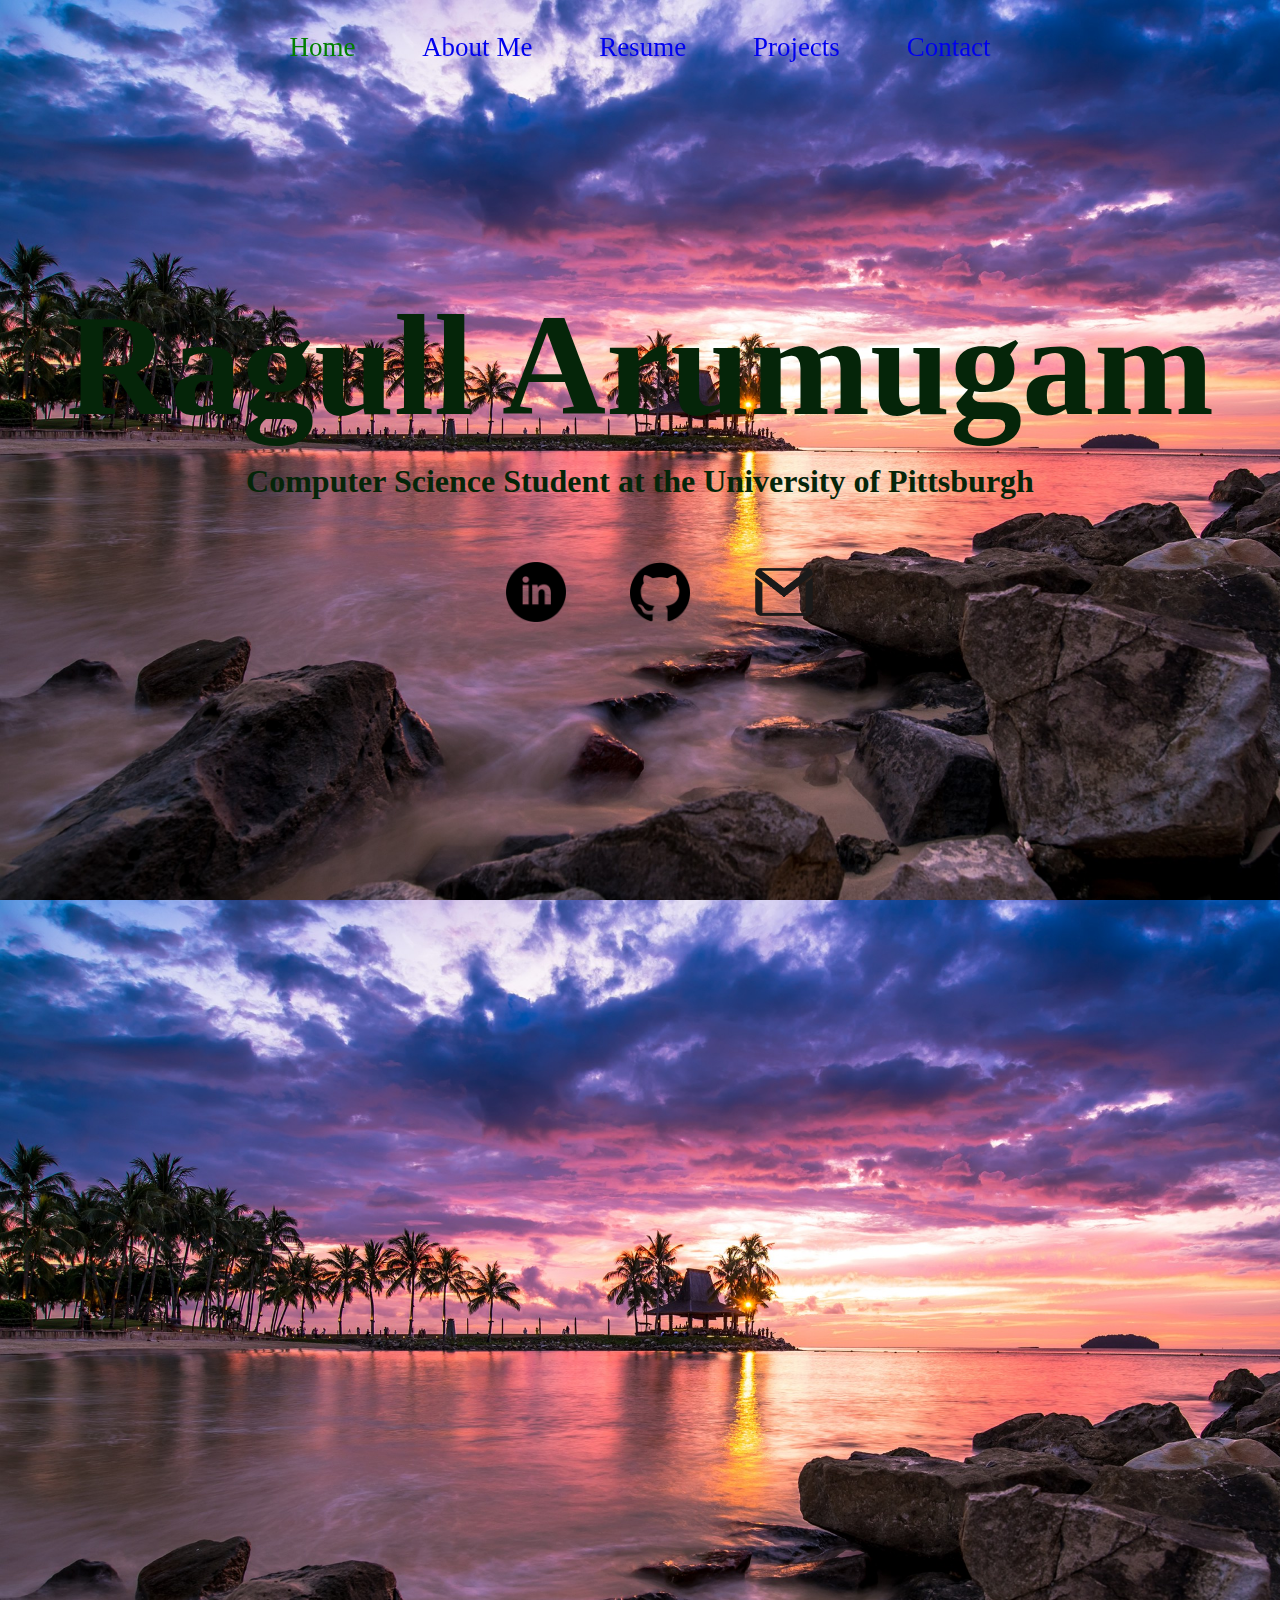
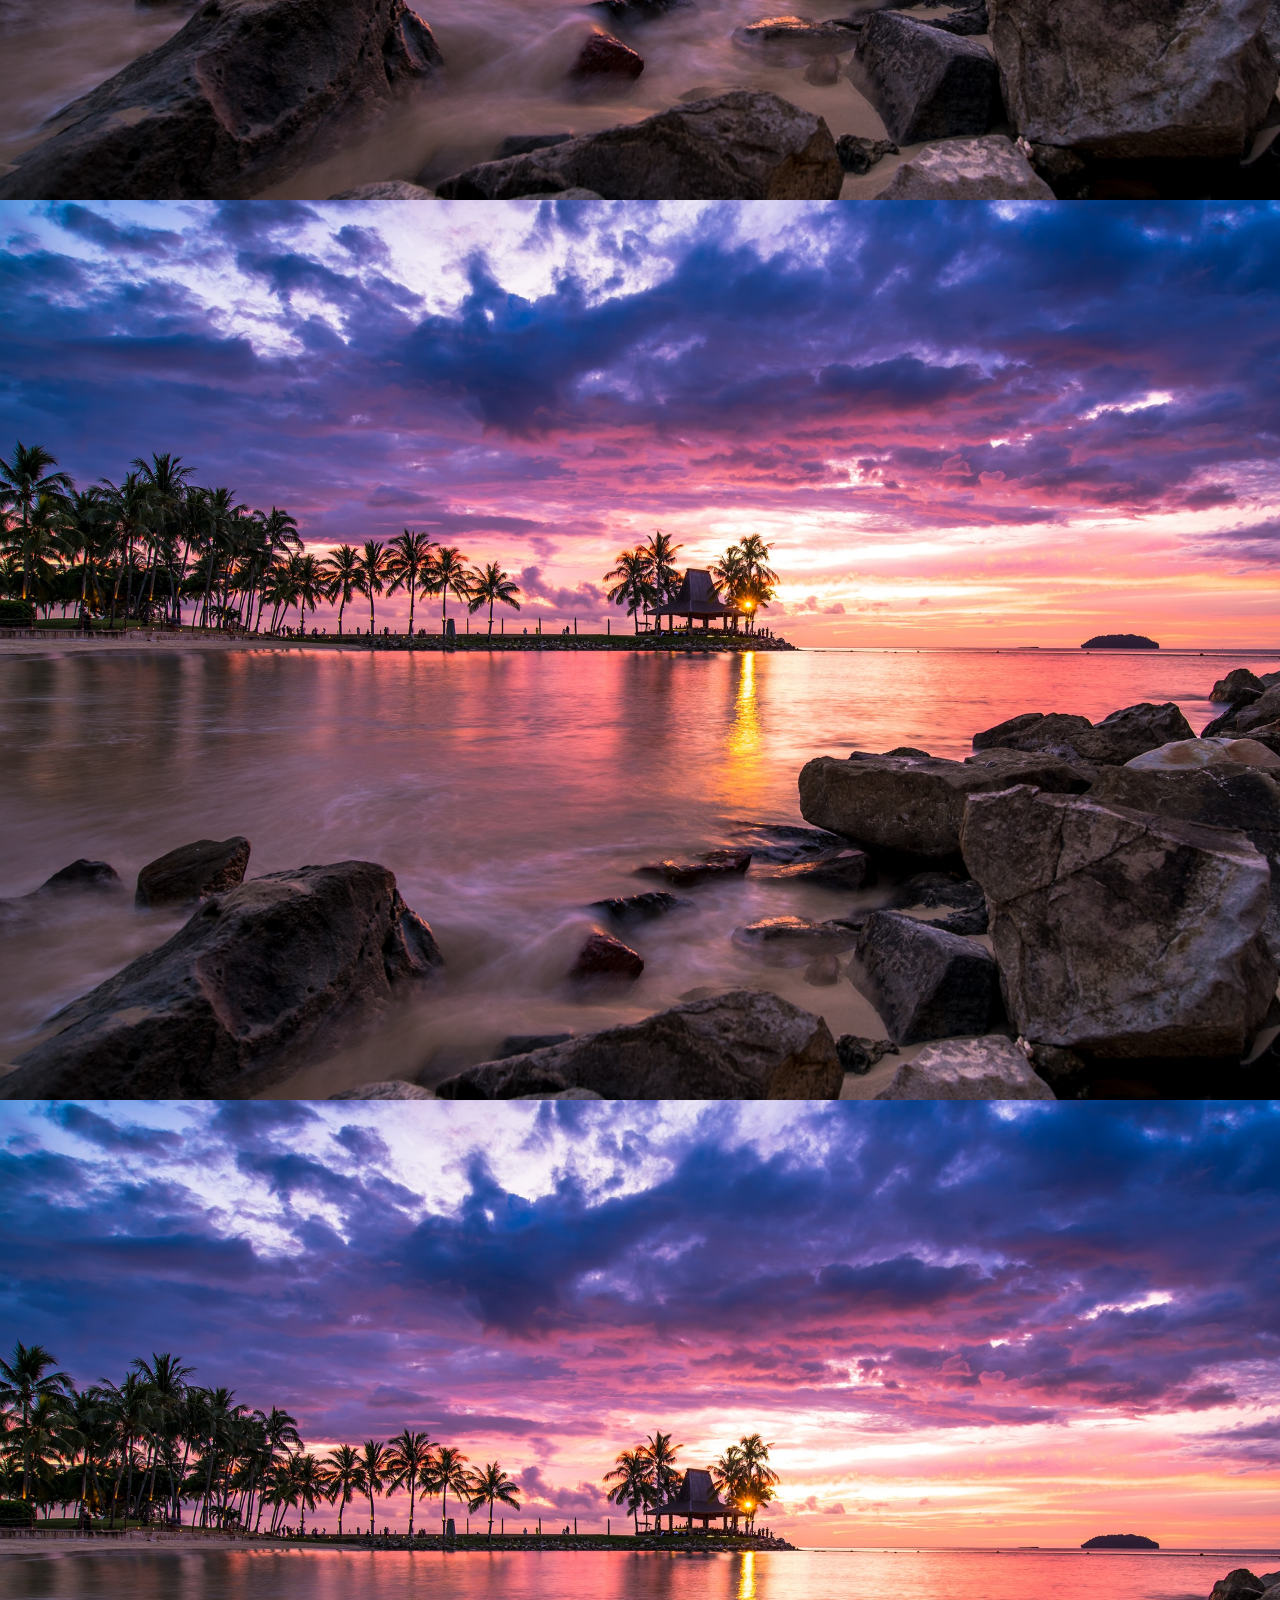
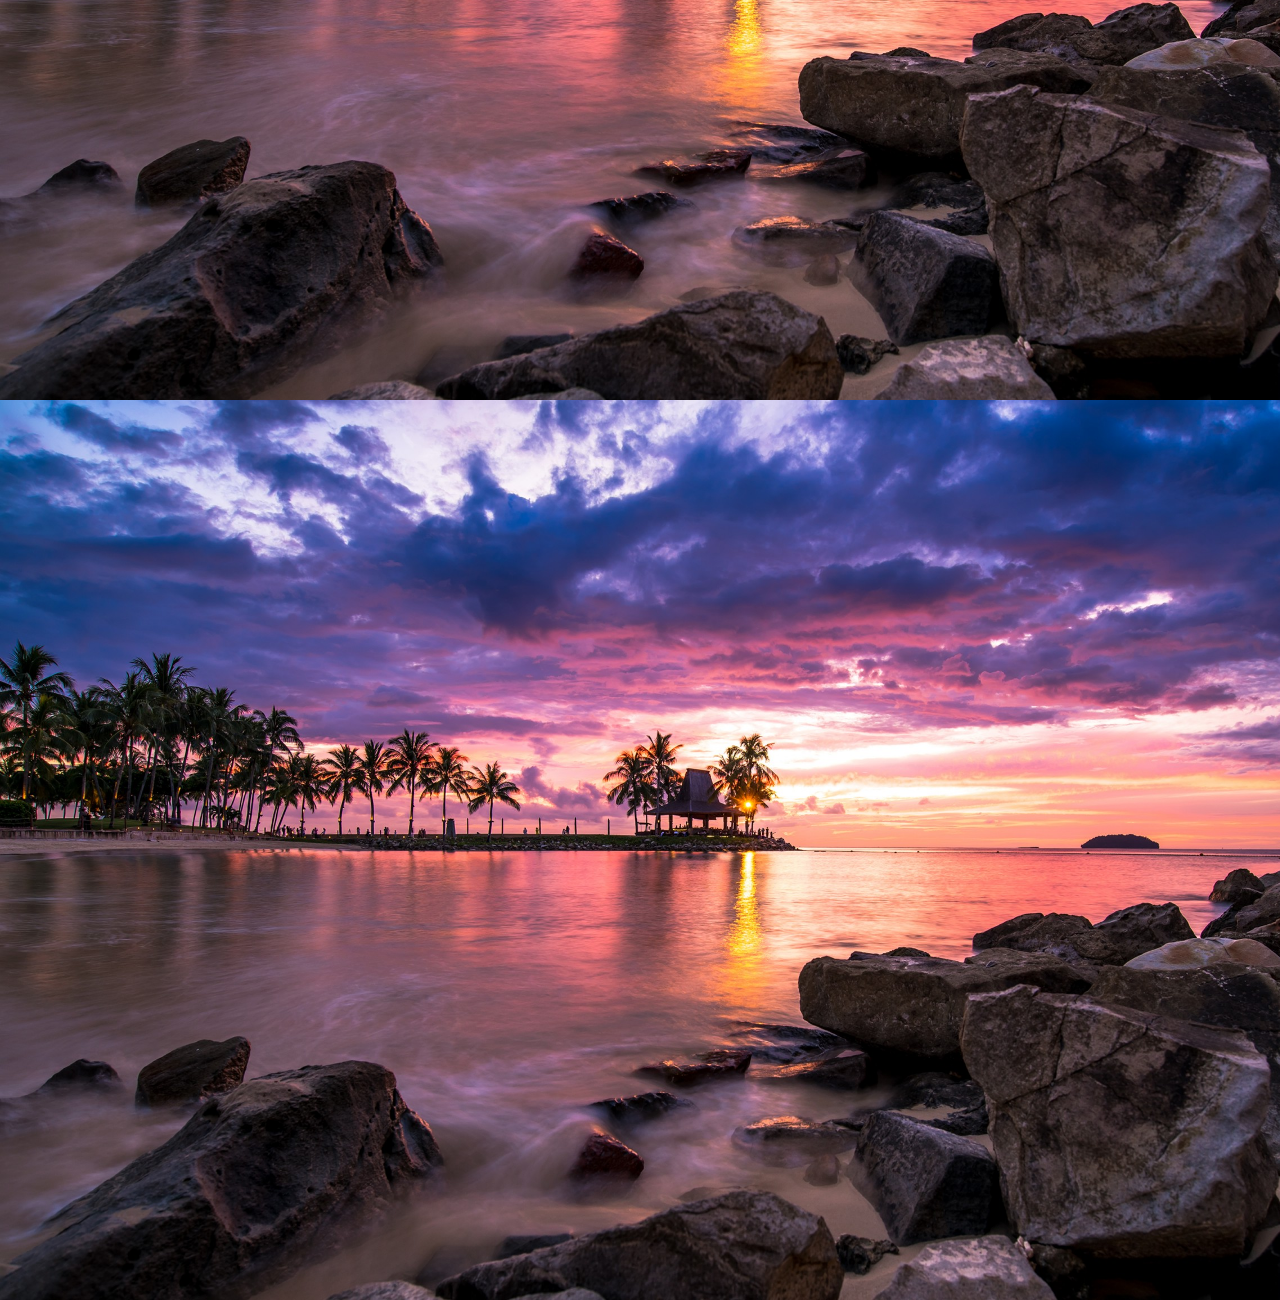
==== index.html @ 81763cd3 "Navbar" ====
<!doctype html>
<html>
<head>
    <meta charset="utf-8">
	<meta name="viewport" content="width=device-width, initial-scale=1, maximum-scale=1">
	<link rel="stylesheet" href="styles.css">
	<title>Shades</title>

</head>

<body>


	<p id="pages" style="position: fixed;"></p>
	<div class="page" id="home">

		<header>
			
			<nav>
				<u1></u1>
				<ul>
					<li><a href="#home" id="hometab"  class="active">Home</a></li>
					<li><a href="#about" id="abouttab">About Me</a></li>
					<li><a href="#resume" id="resumetab">Resume</a></li>
					<li><a href="#projects" id="projectstab">Projects</a></li>
					<li><a href="#contact" id="contacttab">Contact</a></li>
					<div id="hi"></div>
				</ul>
				<ul></ul>
			</nav>
			
		</header>

		<div class="title-card-buffer">
		</div>
		
		
		<div class="title-card-container">

			<div class="text">
				<h1>
					Ragull Arumugam
				</h1>
				<h2>
					Computer Science Student at the University of Pittsburgh
				</h2>
			</div>
			<nav>
				<ul></ul>
				<ul>
					<li><a href="https://www.linkedin.com/in/ragull-aru/" target="_blank"><img src="Images/linkedin.png"></a></li>
					<li><a href="https://github.com/Ragullaru" target="_blank"><img src="Images/github.png"></a></li>
					<li><a href="mailto:ragull1213@gmail.com"><img src="Images/gmail.png"></a></li>
				</ul>
				<ul></ul>
			</nav>

		</div>
	</div>
	<div class="page" id="about"></div>
	<div class="page" id="resume"></div>
	<div class="page" id="projects"></div>
	<div class="page" id="contact"></div>

</body>

<script>

	window.onscroll = function() {changeTab()};
	tabList = ["hometab","abouttab","resumetab","projectstab","contacttab"];
	console.log(tabList[getTabNum()]);
	currTab = document.getElementById(tabList[getTabNum()]);

	function changeTab() {
		document.getElementById("pages").innerText = Math.trunc(document.documentElement.scrollTop/document.documentElement.clientHeight);
		newTab = document.getElementById(tabList[getTabNum()]);
		if(newTab != currTab){
			currTab.classList.remove("active");
			newTab.classList.add("active");
			currTab = newTab;
		}
		
	}


	function getTabNum() {return Math.trunc(document.documentElement.scrollTop/document.documentElement.clientHeight + 0.5);}







</script>


</html>
---- styles.css ----
@charset "UTF-8";

body{
	margin: 0;
	font-size: 100%;
	min-width: 500px;
}
.page{
	height: calc(100vh);
	background-image: url('Images/Beach.jpg');
    background-repeat: no-repeat;
    background-size: cover;
	margin: 0;
}
header{
	position: fixed;
	z-index: 1;
	width: 100%;
	height: 10vh;
	font-family: "Times New Roman", Times, serif;
	text-align: center;
	color: rgb(5, 37, 9);
	font-size: 3vh;
	line-height: 0;
}
nav{
	
	display: flex;
	align-content: center;
	justify-content: space-between;
	/* padding: 10px 10px; */
	
}
nav img{
	height: 60px;
	width: 60px;
}
nav ul li{
	display: inline-block;
	list-style: none;
	margin: 20px 30px;
}
nav ul li a{
	


}
.active {

	color: green;

}
a:link {
	/* color: white; */
	text-decoration: none;
}

a:visited {
	/* color: white; */
	text-decoration: none;
}

a:hover {
	/* color: green; */
	text-decoration: none;
}

a:active {
	text-decoration: none;
}

.text{
	font-family: "Times New Roman", Times, serif;
	text-align: center;
	color: rgb(5, 37, 9);
}
h1{
	font-size: 9rem;
	line-height: 0;
}
h2{
	font-size: 2rem;
}
.title-card-buffer{
	height: calc(30vh);
}
.title-card-container{
	position: absolute;
	min-height: 400px;
	width: 100%;
}
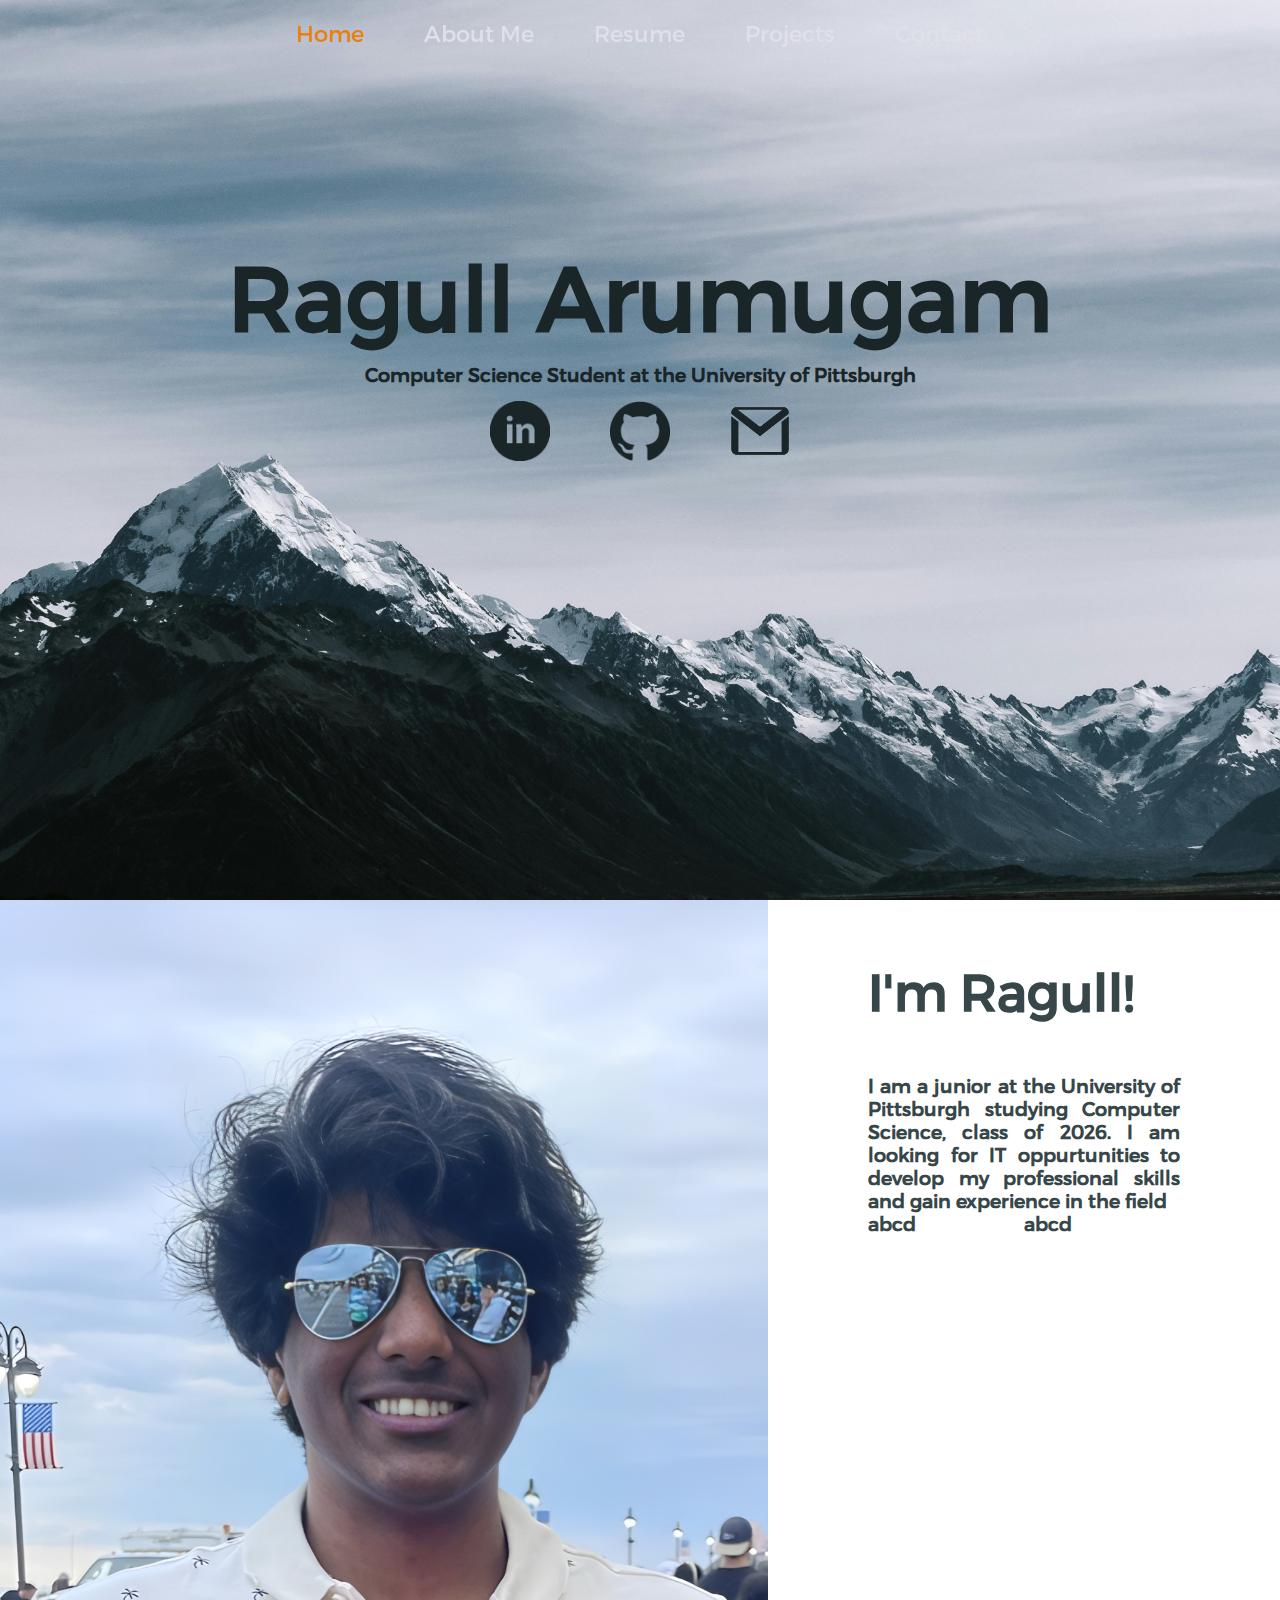
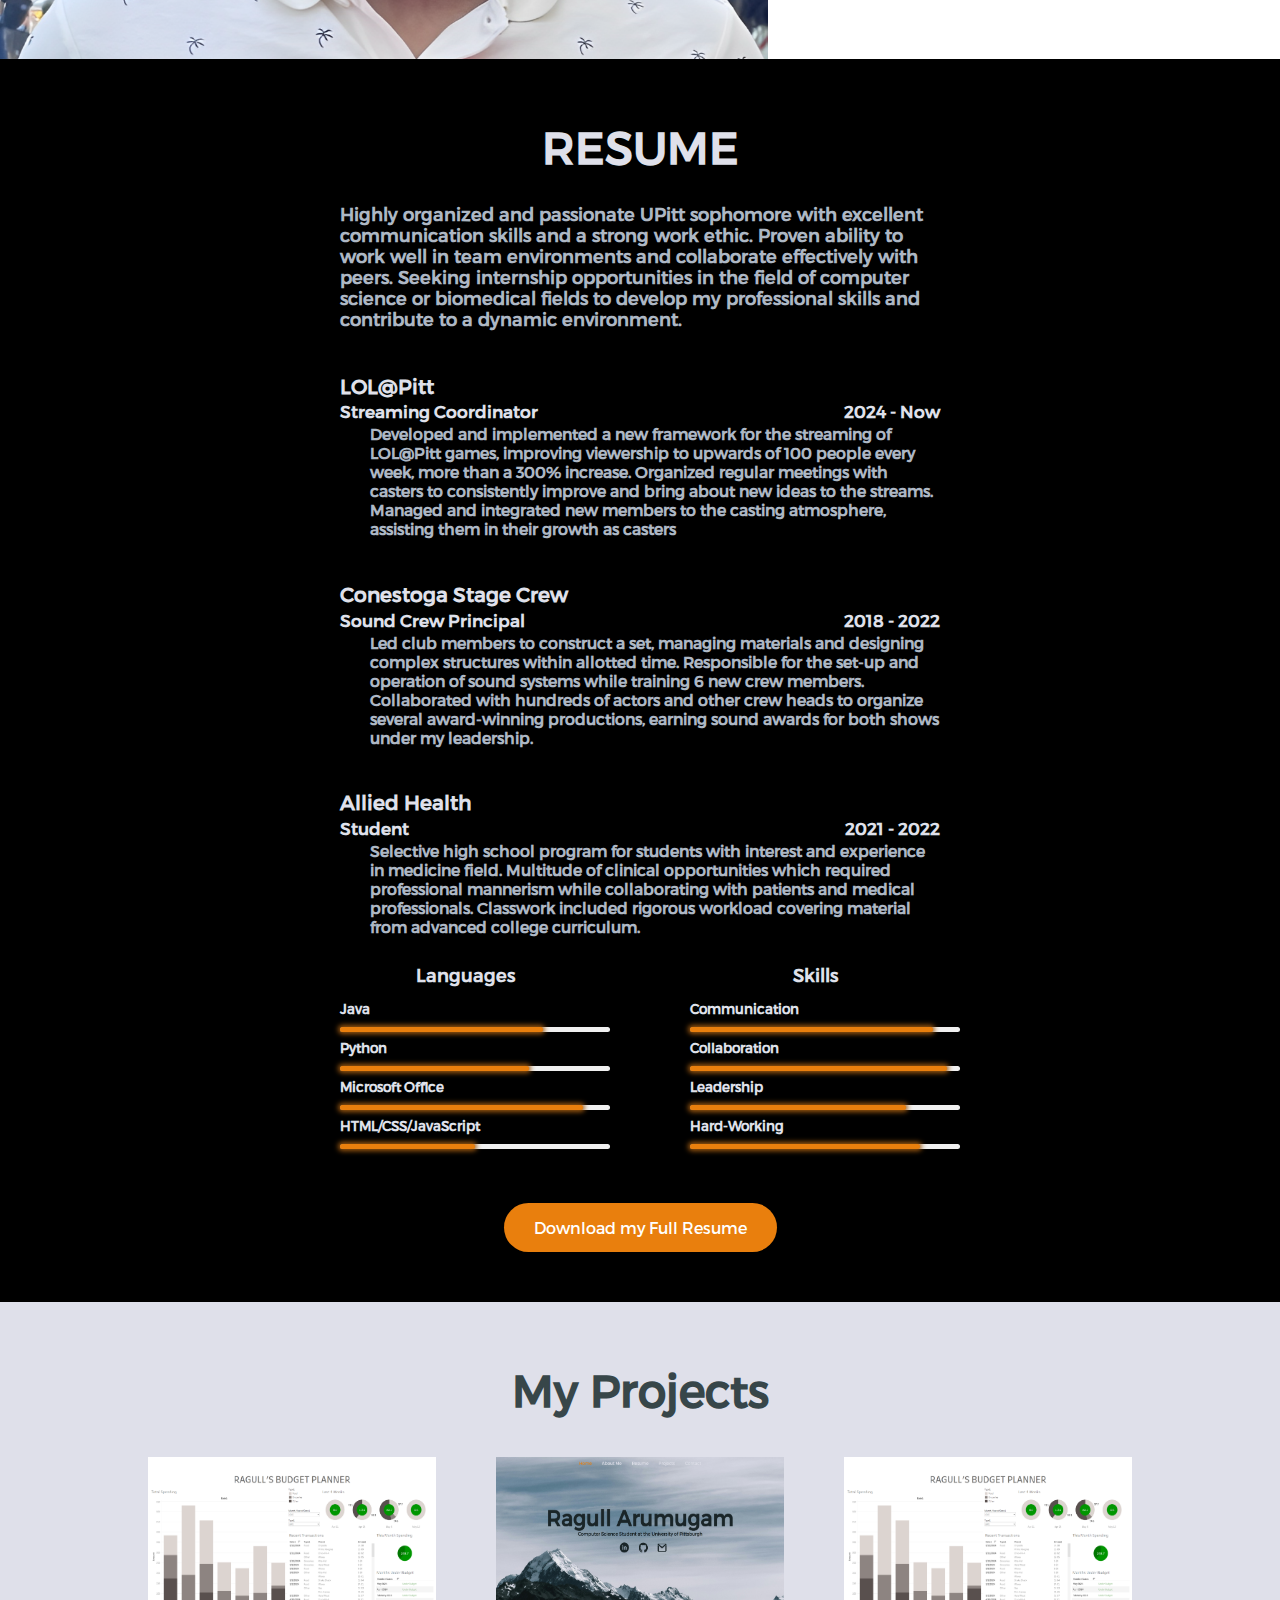
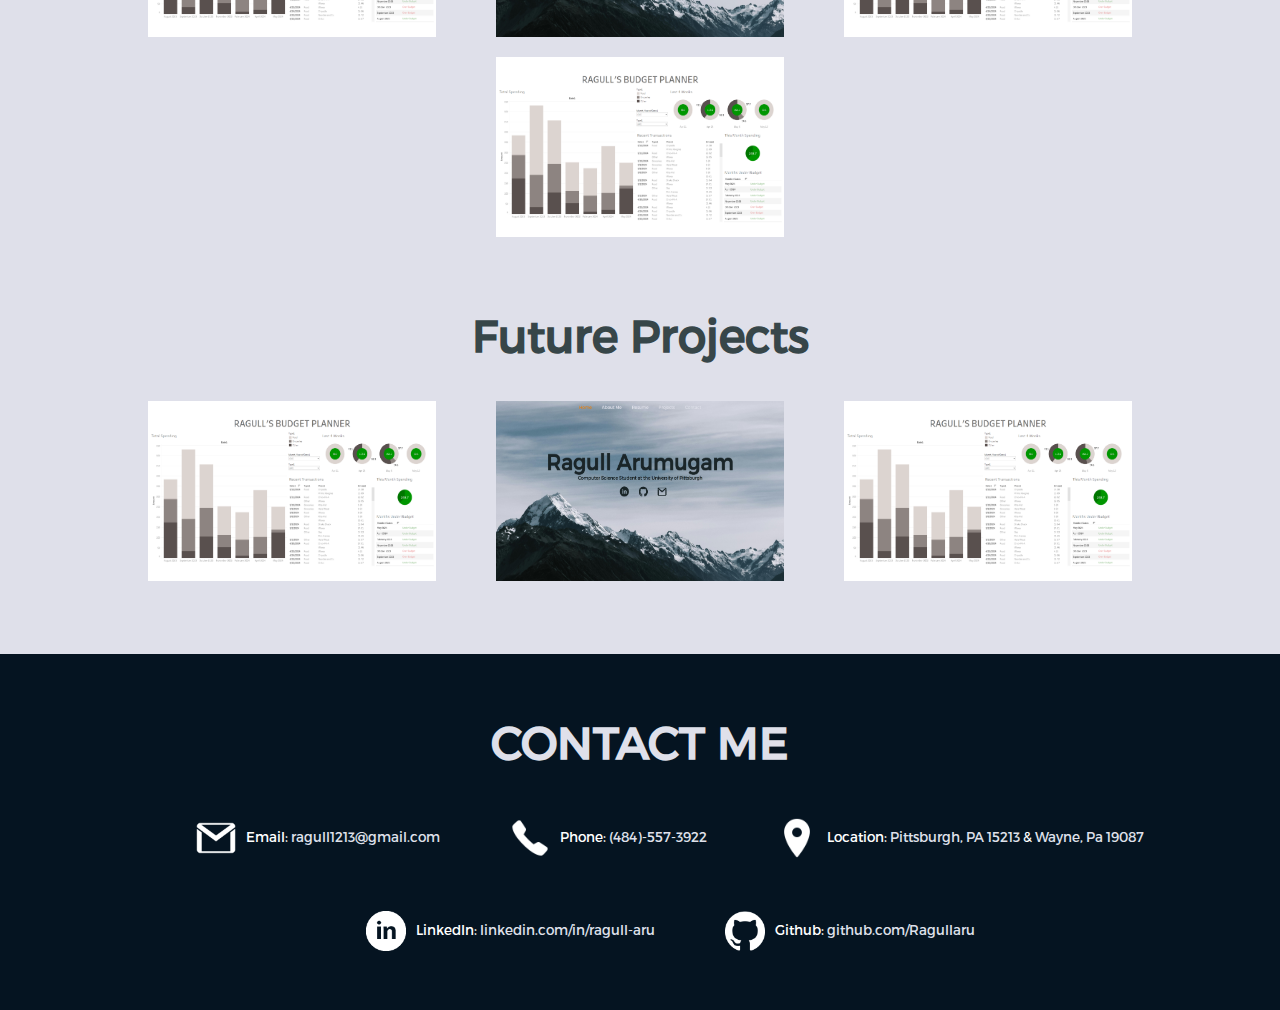
==== commit 0153367d: "update" ====
--- a/index.html
+++ b/index.html
@@ -4,94 +4,364 @@
     <meta charset="utf-8">
 	<meta name="viewport" content="width=device-width, initial-scale=1, maximum-scale=1">
 	<link rel="stylesheet" href="styles.css">
-	<title>Shades</title>
+	<title>RagullAru</title>
 
 </head>
 
 <body>
 
-
-	<p id="pages" style="position: fixed;"></p>
-	<div class="page" id="home">
-
-		<header>
-			
-			<nav>
-				<u1></u1>
-				<ul>
-					<li><a href="#home" id="hometab"  class="active">Home</a></li>
-					<li><a href="#about" id="abouttab">About Me</a></li>
-					<li><a href="#resume" id="resumetab">Resume</a></li>
-					<li><a href="#projects" id="projectstab">Projects</a></li>
-					<li><a href="#contact" id="contacttab">Contact</a></li>
-					<div id="hi"></div>
-				</ul>
-				<ul></ul>
-			</nav>
-			
-		</header>
-
-		<div class="title-card-buffer">
-		</div>
+	<header id="headerPane" class="backgroundhidden">
+			
+		<nav>
+			<ul>
+				<li><a href="#home" id="hometab" class="active">Home</a></li>
+				<li><a href="#about" id="abouttab">About Me</a></li>
+				<li><a href="#resumeBlock" id="resumetab">Resume</a></li>
+				<li><a href="#projects" id="projectstab">Projects</a></li>
+				<li><a href="#contact" id="contacttab">Contact</a></li>
+			</ul>
+		</nav>
 		
+	</header>
+
+	<div id="home" class="page">
+
+		<div class="page-buffer" style="height: calc(25vh)"></div>
 		
 		<div class="title-card-container">
 
-			<div class="text">
-				<h1>
+				<h1 id="title">
 					Ragull Arumugam
 				</h1>
-				<h2>
+				<h2 id="titleInfo">
 					Computer Science Student at the University of Pittsburgh
 				</h2>
-			</div>
-			<nav>
-				<ul></ul>
+			<nav id="navbar">
 				<ul>
-					<li><a href="https://www.linkedin.com/in/ragull-aru/" target="_blank"><img src="Images/linkedin.png"></a></li>
-					<li><a href="https://github.com/Ragullaru" target="_blank"><img src="Images/github.png"></a></li>
-					<li><a href="mailto:ragull1213@gmail.com"><img src="Images/gmail.png"></a></li>
+					<li><a href="https://www.linkedin.com/in/ragull-aru/" target="_blank"><img src='Images/linkedin.png' 
+						onmouseover="this.src='Images/linkedin_hovered.png';" onmouseout="this.src='Images/linkedin.png';"></a></li>
+					<li><a href="https://github.com/Ragullaru" target="_blank"><img src='Images/github.png'
+						onmouseover="this.src='Images/github_hovered.png';" onmouseout="this.src='Images/github.png';"></a></li>
+					<li><a href="mailto:ragull1213@gmail.com" target="_blank"><img src='Images/gmail.png'
+						onmouseover="this.src='Images/gmail_hovered.png';" onmouseout="this.src='Images/gmail.png';"></a></li>
 				</ul>
-				<ul></ul>
 			</nav>
 
 		</div>
 	</div>
-	<div class="page" id="about"></div>
-	<div class="page" id="resume"></div>
-	<div class="page" id="projects"></div>
-	<div class="page" id="contact"></div>
+
+	<div id="aboutBlock" class="page">
+		<div id="about">
+		
+			<section class="left l_about" img src="Images/RagullPFP.jpg">
+				
+				<img id="pfp" src="Images/RagullPFP3.png">
+
+
+
+
+			</section>
+			
+
+
+			<section class="right r_about">
+
+				<div style="margin: 50px;">
+					<h2 id="aboutTitle">I'm Ragull!</h2>
+					<h3 id="aboutText">
+						
+
+						I am a junior at the University of Pittsburgh studying Computer Science, class of 2026.
+						I am looking for IT oppurtunities to develop my professional skills and gain experience in the field
+
+						<section class="left l_about2">abcd</section>
+						<section class="left r_about2">abcd</section>
+
+					</h3>
+				</div>
+
+			</section>
+
+		</div>
+	</div>
+
+	<div id="resumeBlock" class="page">
+	<div id="resume">
+
+		<h1 class="pageTitle" style="font-size: 5vh; text-align: center;">RESUME</h1>
+		<h2 class="resumeText" style="font-size: 2vh;">Highly organized and passionate UPitt sophomore with excellent communication skills and a strong work ethic. Proven ability to work well in team environments and collaborate effectively with peers. Seeking internship opportunities in the field of computer science or biomedical fields to develop my professional skills and contribute to a dynamic environment.
+
+		</h2>
+		<h1 class="pageTitle" style="font-size: 2.25vh;">
+
+			LOL@Pitt</h1>
+		<h1 class="pageTitle" style="font-size: 1.9vh; display: flex; justify-content: space-between; padding-top: 0px; line-height: 0px;">	
+			<div>Streaming Coordinator</div><div> 2024 - Now </div>
+		</h1>
+
+		<h2 class="resumeText" style="font-size: 1.75vh; padding-left: 80px;">
+			Developed and implemented a new framework for the streaming of LOL@Pitt games, improving viewership to upwards of 100 people every week, more than a 300% increase. 
+			Organized regular meetings with casters to consistently improve and bring about new ideas to the streams.
+			Managed and integrated new members to the casting atmosphere, assisting them in their growth as casters
+		</h2>
+
+		<h1 class="pageTitle" style="font-size: 2.25vh;">
+
+			Conestoga Stage Crew</h1>
+		<h1 class="pageTitle" style="font-size: 1.9vh; display: flex; justify-content: space-between; padding-top: 0px; line-height: 0px;">	
+			<div>Sound Crew Principal</div><div> 2018 - 2022 </div>
+		</h1>
+
+		<h2 class="resumeText" style="font-size: 1.75vh; padding-left: 80px;">
+			Led club members to construct a set, managing materials and designing complex structures within allotted time.
+			Responsible for the set-up and operation of sound systems while training 6 new crew members.
+			Collaborated with hundreds of actors and other crew heads to organize several award-winning productions, earning sound awards for both shows under my leadership.
+		</h2>
+
+		<h1 class="pageTitle" style="font-size: 2.25vh;">
+
+			Allied Health</h1>
+		<h1 class="pageTitle" style="font-size: 1.9vh; display: flex; justify-content: space-between; padding-top: 0px; line-height: 0px;">	
+			<div>Student</div><div> 2021 - 2022 </div>
+		</h1>
+
+		<h2 class="resumeText" style="font-size: 1.75vh; padding-left: 80px;">
+			Selective high school program for students with interest and experience in medicine field.
+			Multitude of clinical opportunities which required professional mannerism while collaborating with patients and medical professionals.
+			Classwork included rigorous workload covering material from advanced college curriculum.
+		</h2>
+
+		<section class="left l_resume">
+
+			<h2 id="skillsTitle">Languages</h2>
+			<h3 id="skillsText">
+				Java
+				<div class="percent_bar">	<div class="percent_amt" style="width: 75%;"></div>		</div>
+				<br>Python
+				<div class="percent_bar">	<div class="percent_amt" style="width: 70%;"></div>		</div>
+				<br>Microsoft Office
+				<div class="percent_bar">	<div class="percent_amt" style="width: 90%;"></div> 	</div>
+				<br>HTML/CSS/JavaScript
+				<div class="percent_bar">	<div class="percent_amt" style="width: 50%;"></div> 	</div>
+			</h3>
+
+		</section>
+		
+		<section class="right r_resume">
+
+			<h2 id="skillsTitle">Skills</h2>
+			<h3 id="skillsText">
+				Communication
+				<div class="percent_bar">	<div class="percent_amt" style="width: 90%;"></div>		</div>
+				<br>Collaboration
+				<div class="percent_bar">	<div class="percent_amt" style="width: 95%;"></div>		</div>
+				<br>Leadership
+				<div class="percent_bar">	<div class="percent_amt" style="width: 80%;"></div> 	</div>
+				<br>Hard-Working
+				<div class="percent_bar">	<div class="percent_amt" style="width: 85%;"></div> 	</div>
+			</h3>
+
+		</section>
+
+		<div class="buttonBlock">
+			<a id="resumeButton" href="RagullArumugamResume.pdf" target="_blank" download>Download my Full Resume</a>
+		</div>
+
+
+	</div>
+	</div>
+	<div class="page" id="projects">
+
+		<h1 class="pageTitle" style="font-size: 5vh; 	text-align: center; color: #374649;">My Projects</h1>
+
+		<nav class="projectNav">
+			<ul>
+				<li><div class="projectBox">
+					<a href="https://public.tableau.com/views/Costs_17147550358810/Planner?:language=en-US&publish=yes&:sid=&:display_count=n&:origin=viz_share_link"
+					target="_blank">
+					<img src="Images/Tableau.png" class="projectImage">
+					<div class="overlay">Tableau budget-management dashboard that analyzes and displays key insights on budgeted variances</div></a>
+				</div></li>
+
+				<li><div class="projectBox">
+					<a href="https://github.com/Ragullaru/Personal" target="_blank">
+					<img src="Images/Website.png" class="projectImage">
+					<div class="overlay">Backend code for this website which includes its HTML, CSS, and Javascript sections</div></a>
+				</div></li>
+
+				<li><div class="projectBox">
+					<a href="https://public.tableau.com/views/Costs_17147550358810/Planner?:language=en-US&publish=yes&:sid=&:display_count=n&:origin=viz_share_link"
+					target="_blank">
+					<img src="Images/Tableau.png" class="projectImage">
+					<div class="overlay">Used Riot Games API to design and build a custom overlay HUD for use in streams
+						to provide a clearer display that transmits useful information to viewers</div></a>
+				</div></li>
+
+				<li><div class="projectBox">
+					<a href="https://public.tableau.com/views/Costs_17147550358810/Planner?:language=en-US&publish=yes&:sid=&:display_count=n&:origin=viz_share_link"
+					target="_blank">
+					<img src="Images/Tableau.png" class="projectImage">
+					<div class="overlay">Developed a custom strema overlay for use in broadcasts by creating my own designs</div></a>
+				</div></li>
+
+			</ul>
+		</nav>
+
+		<h1 class="pageTitle" style="font-size: 5vh; 	text-align: center; color: #374649;">Future Projects</h1>
+
+		<nav class="projectNav">
+			<ul>
+				<li><div class="projectBox">
+					<a href="https://public.tableau.com/views/Costs_17147550358810/Planner?:language=en-US&publish=yes&:sid=&:display_count=n&:origin=viz_share_link"
+					target="_blank">
+					<img src="Images/Tableau.png" class="projectImage">
+					<div class="overlay">Tableau budget-management dashboard that analyzes and displays key insights on budgeted variances</div></a>
+				</div></li>
+
+				<li><div class="projectBox">
+					<a href="https://github.com/Ragullaru/Personal" target="_blank">
+					<img src="Images/Website.png" class="projectImage">
+					<div class="overlay">Backend code for this website which includes its HTML, CSS, and Javascript sections</div></a>
+				</div></li>
+
+				<li><div class="projectBox">
+					<a href="https://public.tableau.com/views/Costs_17147550358810/Planner?:language=en-US&publish=yes&:sid=&:display_count=n&:origin=viz_share_link"
+					target="_blank">
+					<img src="Images/Tableau.png" class="projectImage">
+					<div class="overlay">Used Riot Games API to design and build a custom overlay HUD for use in streams
+						to provide a clearer display that transmits useful information to viewers</div></a>
+				</div></li>
+
+			</ul>
+		</nav>
+
+		<div class="page-buffer" style="height: 50px"></div>
+	</div>
+
+<div class="page" id="contact">
+
+	<h1 class="pageTitle" style="font-size: 5vh; text-align: center;">CONTACT ME</h1>
+
+
+
+
+
+	<div class="contactText">
+
+		<ul>
+			<li><img class="contactImg" src='Images/gmail_white.png'>Email: 
+				<a href="mailto:ragull1213@gmail.com" target="_blank">ragull1213@gmail.com</a></li>
+			<li><img class="contactImg" src='Images/phone_white.png'>Phone:
+				<a href=tel: +14845573922>(484)-557-3922</a></li>
+			<li><img class="contactImg" src='Images/location_white.png'>Location:
+				<a href="https://www.google.com/maps/place/Pittsburgh,+PA" target="_blank">Pittsburgh, PA 15213 </a> & 
+				<a href="https://www.google.com/maps/place/Wayne,+PA" target="_blank">Wayne, Pa 19087</a></li>
+		</ul>
+		<ul>
+			<li><img class="contactImg" src='Images/linkedin_white.png'>LinkedIn:
+				<a href="https://www.linkedin.com/in/ragull-aru/" target="_blank">linkedin.com/in/ragull-aru</a></li>
+			<li><img class="contactImg" src='Images/github_white.png'>Github:
+				<a href="https://github.com/Ragullaru" target="_blank">github.com/Ragullaru</a></li>
+		</ul>
+	</div>
+
+	<div class="page-buffer" style="height: 25px"></div>
+
+
+
+
+
+
+
+
+
+
+
+
+
+
+
+
+
+
+
+
+
+
+
+
+</div>
+
 
 </body>
 
+
 <script>
 
-	window.onscroll = function() {changeTab()};
-	tabList = ["hometab","abouttab","resumetab","projectstab","contacttab"];
-	console.log(tabList[getTabNum()]);
-	currTab = document.getElementById(tabList[getTabNum()]);
-
-	function changeTab() {
-		document.getElementById("pages").innerText = Math.trunc(document.documentElement.scrollTop/document.documentElement.clientHeight);
-		newTab = document.getElementById(tabList[getTabNum()]);
-		if(newTab != currTab){
-			currTab.classList.remove("active");
-			newTab.classList.add("active");
-			currTab = newTab;
-		}
-		
-	}
-
-
-	function getTabNum() {return Math.trunc(document.documentElement.scrollTop/document.documentElement.clientHeight + 0.5);}
-
-
-
-
-
-
+	window.addEventListener('scroll', function() {
+
+    	const header = document.getElementById('headerPane');
+        const pages = document.querySelectorAll('.page');
+        const scrollPos = window.scrollY;
+        const halfPageSize = window.innerHeight / 2;
+
+        pages.forEach(page => {
+            const top = page.offsetTop;
+            const height = page.offsetHeight;
+
+            if (scrollPos + halfPageSize >= top && scrollPos + halfPageSize < top + height) {
+                const id = page.getAttribute('id');
+                const correspondingLink = document.querySelector(`#headerPane nav ul li a[href="#${id}"]`);
+
+                if (correspondingLink) {
+                    document.querySelectorAll('#headerPane nav ul li a').forEach(link => {
+                        link.classList.remove('active');
+                    });
+                    correspondingLink.classList.add('active');
+                }
+            }
+
+            const firstPage = document.getElementById('home');
+            const firstPageSize = firstPage.offsetHeight * 0.2;
+			const secondPage = document.getElementById('about');
+            const secondPageTop = secondPage.offsetTop;
+
+			if(scrollPos < secondPageTop){
+
+				if(scrollPos >= firstPageSize){
+					header.classList.add('hidden');
+				} else {
+					header.classList.remove('hidden');
+				}
+				header.classList.add('backgroundhidden');
+
+			} else {
+
+				header.classList.remove('backgroundhidden');
+				header.classList.remove('hidden');
+
+			}
+
+			const lastPage = document.getElementById('contact');
+            const lastPageTop = lastPage.offsetTop;
+			const lastPageSize = lastPage.offsetHeight;
+
+			if(scrollPos + window.innerHeight  >= lastPageTop+lastPageSize - 80){
+			
+				const correspondingLink = document.querySelector(`#headerPane nav ul li a[href="#contact"]`);
+			
+				if (correspondingLink) {
+                    document.querySelectorAll('#headerPane nav ul li a').forEach(link => {
+                        link.classList.remove('active');
+                    });
+                    correspondingLink.classList.add('active');
+                }
+			
+			}
+
+        });
+    });
 
 </script>
 
-
 </html>
--- a/styles.css
+++ b/styles.css
@@ -2,87 +2,217 @@
 
 body{
 	margin: 0;
-	font-size: 100%;
-	min-width: 500px;
-}
-.page{
-	height: calc(100vh);
-	background-image: url('Images/Beach.jpg');
-    background-repeat: no-repeat;
-    background-size: cover;
-	margin: 0;
-}
+	font-size: 1vw;
+	/* min-width: 500px; */
+	height: 100%;
+	font-family: Trueno;
+	/* overflow: hidden; */
+	
+}
+.left {
+	float: left;
+	/* background-color: rgb(199, 0, 0); */
+}
+.right {
+	float: right;
+	/* background-color: azure; */
+}
+.l_about{
+	width: 60%;
+	height: 100%;
+	line-height: 0;
+
+	/* background-image: url("Images/RagullPFP.jpg"); */
+}
+.r_about{
+	width: 40%;
+	height: 100%;
+	
+}
+.l_about2{
+	width: 50%;
+	height: 100%;
+}
+.r_about2{
+	width: 50%;
+	height: 100%;
+}
+.l_resume{
+	width: 50%;
+	height: 100%;
+}
+.r_resume{
+	width: 50%;
+	height: 100%;
+}
+
+/* LINKS */
+a{
+	color: #dfe0ea;
+}
+a:link {
+	text-decoration: none;
+}
+a:visited {
+	text-decoration: none;
+}
+a:hover {
+	
+	color: #e97f0d;
+	text-decoration: none;
+}
+a:active {
+	text-decoration: none;
+}
+
+/* TEXT */
+@font-face {
+	font-family: Trueno;
+	/* src: url(Fonts/Trueno-75PE.otf); */
+	src: url(Fonts/Trueno-wml2.otf);
+}
+.h1 .h2 .h3 .h4 .h5{
+	color: black;
+}
+#title{
+	text-align: center;
+	font-size: 7em;
+	line-height: 0;
+	padding: 10px;
+}
+#titleInfo{
+	text-align: center;
+	font-size: 1.5em;
+	line-height: 0;
+	padding-top: 10px;
+}
+#aboutTitle{
+	font-size: 4em;
+	line-height: 1.6;
+	padding-left: 50px;
+}
+#aboutText{
+	font-size: 1.5em;
+	padding-left: 50px;
+	padding-right: 50px;
+	text-align: justify;
+}
+
+/* HEADER */
 header{
 	position: fixed;
 	z-index: 1;
 	width: 100%;
-	height: 10vh;
-	font-family: "Times New Roman", Times, serif;
-	text-align: center;
-	color: rgb(5, 37, 9);
-	font-size: 3vh;
-	line-height: 0;
-}
-nav{
-	
+	text-align: center;
+	color: black;
+	font-size: 2.5vh;
+	line-height: 0;
+	transition: opacity 0.4s ease;
+	background-color: rgb(26, 37, 40, 0.8) ;
+}
+header.hidden{
+	opacity: 0;
+}
+header.backgroundhidden{
+	background-color: transparent;
+}
+/* nav{
 	display: flex;
 	align-content: center;
 	justify-content: space-between;
-	/* padding: 10px 10px; */
-	
-}
-nav img{
+} */
+/* nav ul li{
+	display: inline-block;
+	list-style: none;
+	margin: 10px 30px;
+}	 */
+#navbar img{
 	height: 60px;
 	width: 60px;
 }
-nav ul li{
-	display: inline-block;
-	list-style: none;
-	margin: 20px 30px;
-}
-nav ul li a{
-	
-
-
-}
+
+ul{ 
+	display: flex;
+	justify-content: center;
+	align-items: center;
+	flex-wrap: wrap;
+	padding: 0;
+	} 
+li{ 
+	display:inline; 
+	/* margin: 0 10px; */
+	padding: 10px 30px;
+}
+
+
+.projectBox {
+	position: relative;
+	/* width: 50%; */
+
+	min-height: 180px;
+	max-height: 200px;
+		
+	min-width: 288px;
+	max-width: 320px;
+
+	height: 10vw;
+	width: 16vw;
+	background-color: rgb(13, 39, 61);
+
+  }
+  
+  /* Make the image to responsive */
+.projectImage {
+	/* display: block; */
+	width: 100%;
+	/* height: 20px;
+	width: 325px; */
+	height: 100%;
+}
+  
+.overlay {
+	position: absolute;
+	bottom: 0;
+	background: rgb(0, 0, 0);
+	background: rgba(0, 0, 0, 0.5); /* Black see-through */
+	color: #f1f1f1;
+	width: 100%;
+	height: 100%;
+	transition: .5s ease;
+	opacity:0;
+	color: white;
+	font-size: 20px;
+	display: flex;
+	align-items: center;
+	/* padding: 20px 0px; */
+	/* transform: translate(-50%, -50%); */
+	text-align: center;
+	padding: 20px;
+	box-sizing: border-box;
+	
+}
+  
+  /* When you mouse over the container, fade in the overlay title */
+.projectBox:hover .overlay {
+	opacity: 1;
+  }
+
 .active {
-
-	color: green;
-
-}
-a:link {
-	/* color: white; */
-	text-decoration: none;
-}
-
-a:visited {
-	/* color: white; */
-	text-decoration: none;
-}
-
-a:hover {
-	/* color: green; */
-	text-decoration: none;
-}
-
-a:active {
-	text-decoration: none;
-}
-
-.text{
-	font-family: "Times New Roman", Times, serif;
-	text-align: center;
-	color: rgb(5, 37, 9);
-}
-h1{
-	font-size: 9rem;
-	line-height: 0;
-}
-h2{
-	font-size: 2rem;
-}
-.title-card-buffer{
-	height: calc(30vh);
+	color: #e97f0d;
+}
+
+/* TITLE */
+#home{
+	height: 100vh;
+	background-image: url('Images/background.jpg');
+	background-position: center;
+	background-repeat: no-repeat;
+	background-size: cover;
+	position: relative;
+	color: #1a2528;
+}
+.page-buffer{
+	height: calc(25vh);
 }
 .title-card-container{
 	position: absolute;
@@ -90,3 +220,169 @@
 	width: 100%;
 }
 
+/* ABOUT */
+#aboutBlock{
+	width: 100%;
+	background-color: #dfe0ea;
+	color: #374649;
+	/* display: flex; */
+	align-items: center;
+	justify-content: center;
+	
+
+}
+
+#about{
+	display: block	;
+	/* height: 120vh; */
+	/* overflow: hidden; */
+	/* left: 5%; */
+	/* width: 50%; */
+	/* min-width: 700px; */
+}
+#pfp{
+	height: 100%;
+	width: 100%;
+	/* padding: 5%; */
+}
+
+/* RESUME */
+#resumeBlock{
+	width: 100%;
+	background-color: #000000;
+	color: #dfe0ea;
+	display: flex;
+	align-items: center;
+	justify-content: center;
+}
+#resume{
+	width: 50%;
+	min-width: 700px;
+	overflow: hidden;
+}
+.pageTitle{
+	font-size: 5vh;
+	padding-top: 30px;
+	padding-left: 50px;
+	padding-right: 50px;
+	color: #dfe0ea;
+}
+.resumeText{
+	padding-left: 50px;
+	padding-right: 50px;
+	font-size: 2vh;
+	color: #adb7c4;
+}
+#skillsTitle{
+	font-size: 2vh;
+	text-align: center;
+}
+#skillsText{
+	font-size: 1.5vh;
+	padding-left: 50px;
+}
+.contactText{
+	font-size: 1.5vh;
+	padding-left: 50px;
+	color: white;
+	/* display: inline-block; */
+	/* text-align: center; */
+	
+}
+.contactText img{
+
+	height: 40px;
+	width: 40px;
+	vertical-align: middle;
+	padding: 10px;
+
+}
+/* .contactText h2{
+
+	vertical-align: middle;
+
+} */
+
+/* .contactImg{
+
+	height: 40px;
+	width: 40px;
+	padding-left: 50px;
+	line-height: 0;
+
+} */
+
+
+
+
+
+
+
+
+
+
+
+
+
+
+
+
+
+
+.percent_bar {
+	position: relative;
+	top: 10px;
+	width: 90%;
+	height: 5px;
+	border-radius: 10px;
+	background-color: #f0f0f0;
+  }
+
+.percent_amt {
+	position: absolute;
+	left: 0;
+	height: 100%;
+	border-radius: 10px;
+	text-align: right;
+	font-size: 1.75vh;
+	box-shadow: 0 0 5px 2px #9d5910;
+	background-color: #e97f0d;
+}
+.buttonBlock{
+	width: 100%;
+	height: 150px;
+	display: flex;
+	align-items: center;
+	justify-content: center;
+}
+#resumeButton{
+	color: white;
+	border: none;
+	background-color: #e97f0d;
+	padding: 15px 30px;
+	font-size: 16px;
+	border-radius: 30px;
+	align-items: center;
+}
+#resumeButton:hover{
+	color: white;
+	text-shadow: 0 0 8px #dfe0ea;
+}
+
+/* PROJECTS */
+#projects{
+
+	background-color: #dfe0ea;
+	overflow: hidden;
+
+}
+
+
+/* CONTACT */
+#contact{
+
+	background-color: rgb(5, 20, 33);
+	overflow: hidden;
+	/* height: 500px; */
+
+}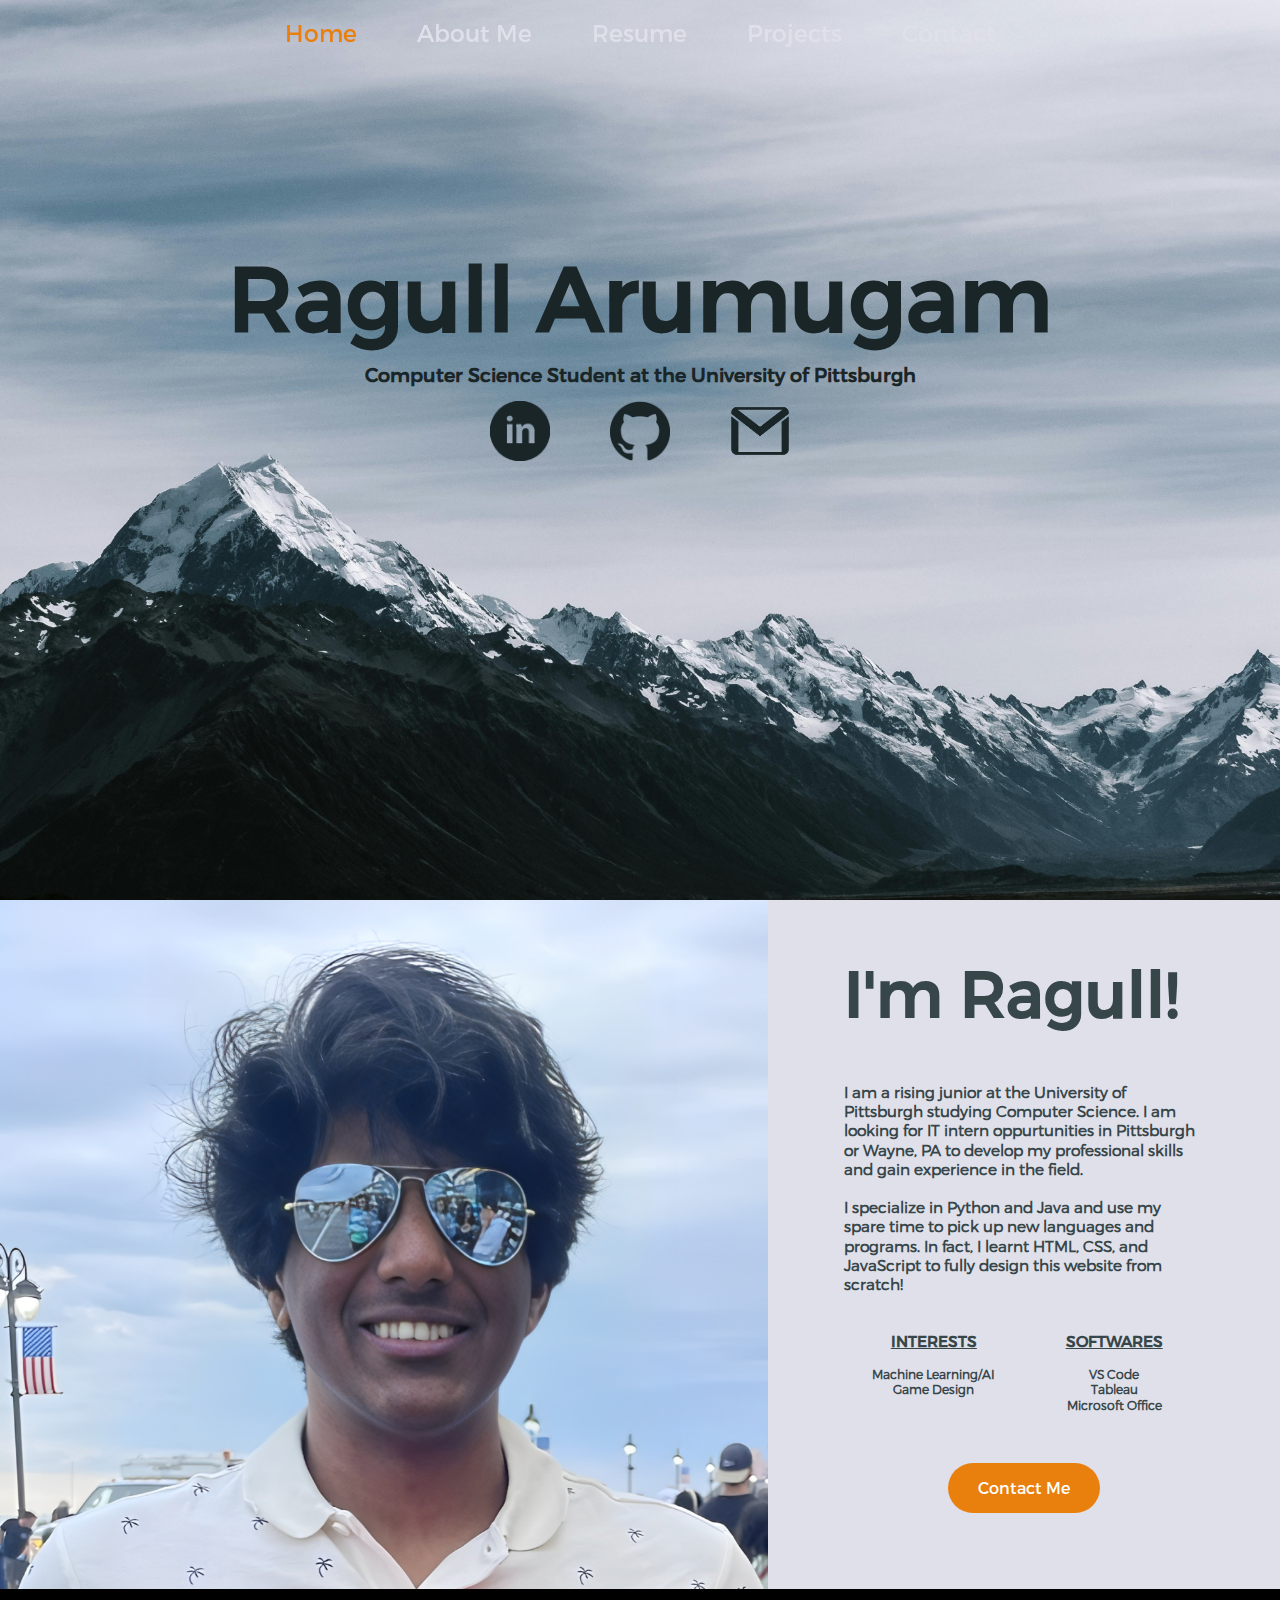
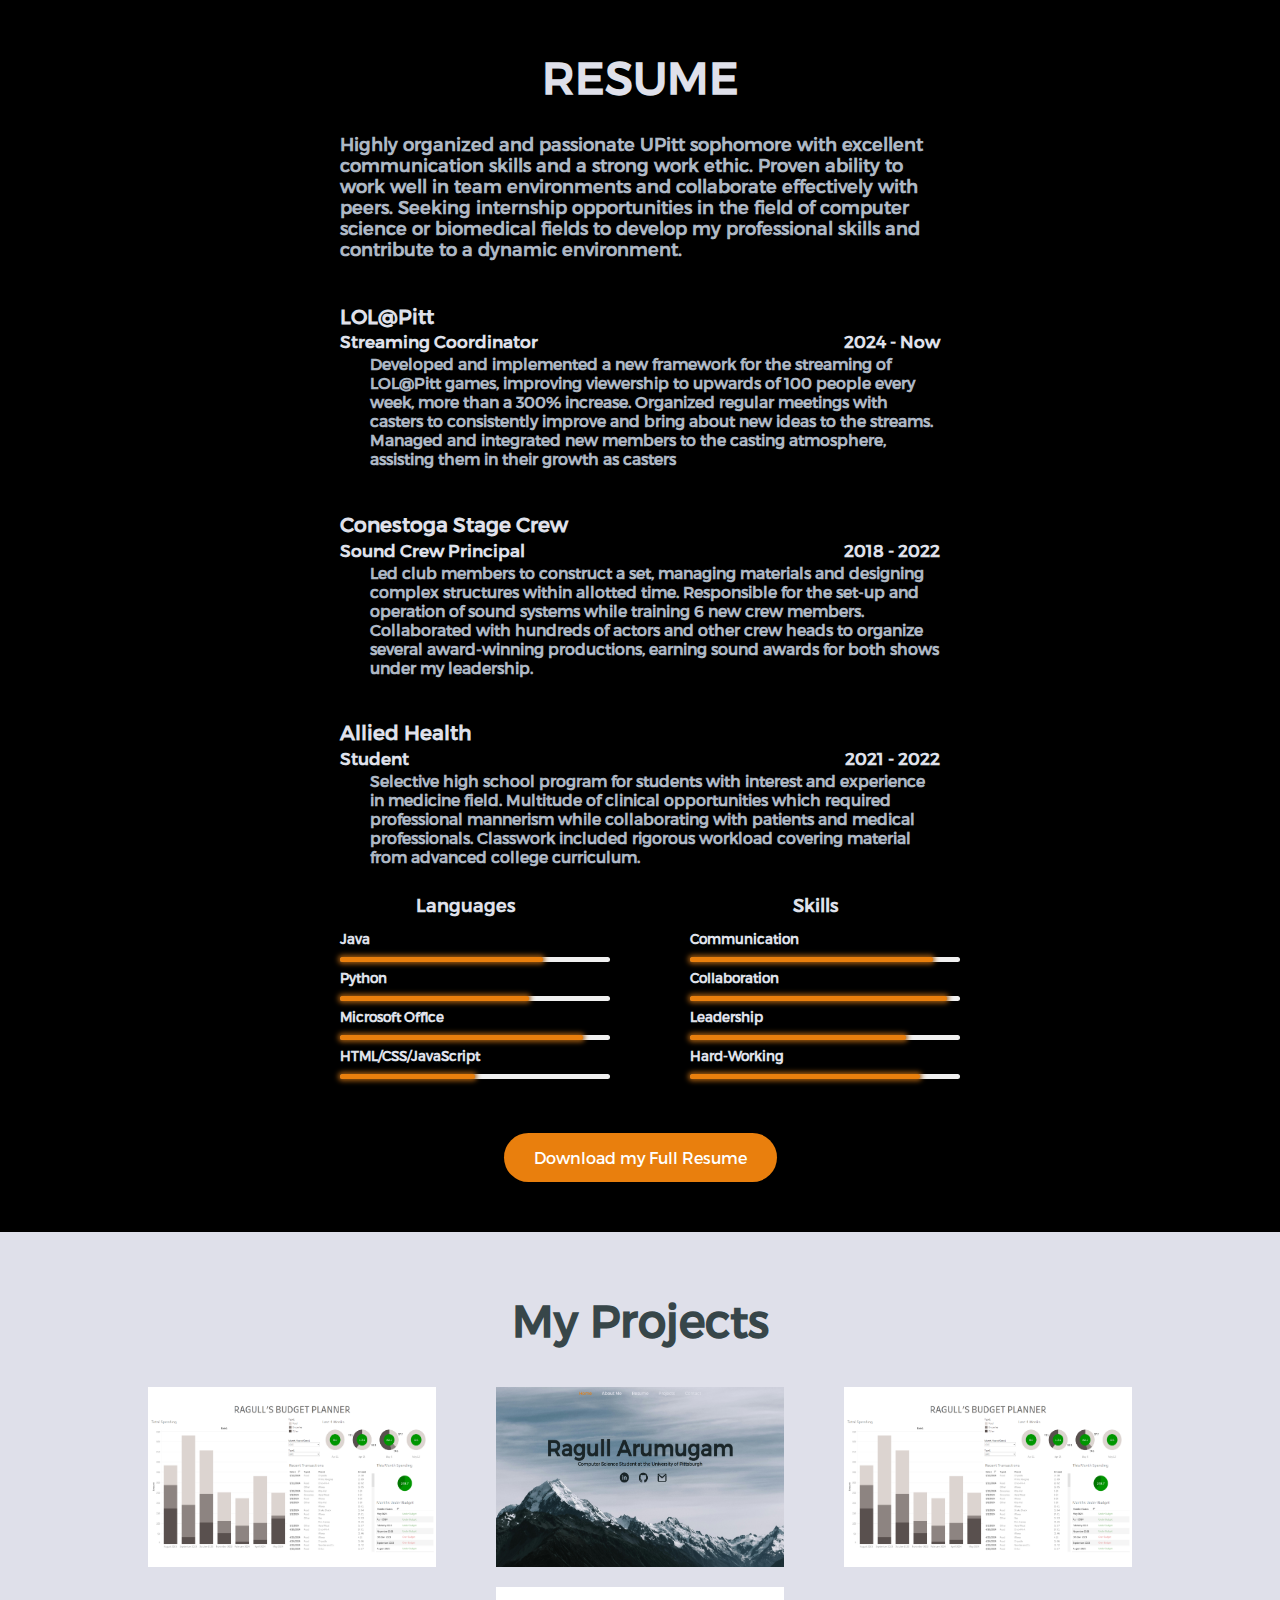
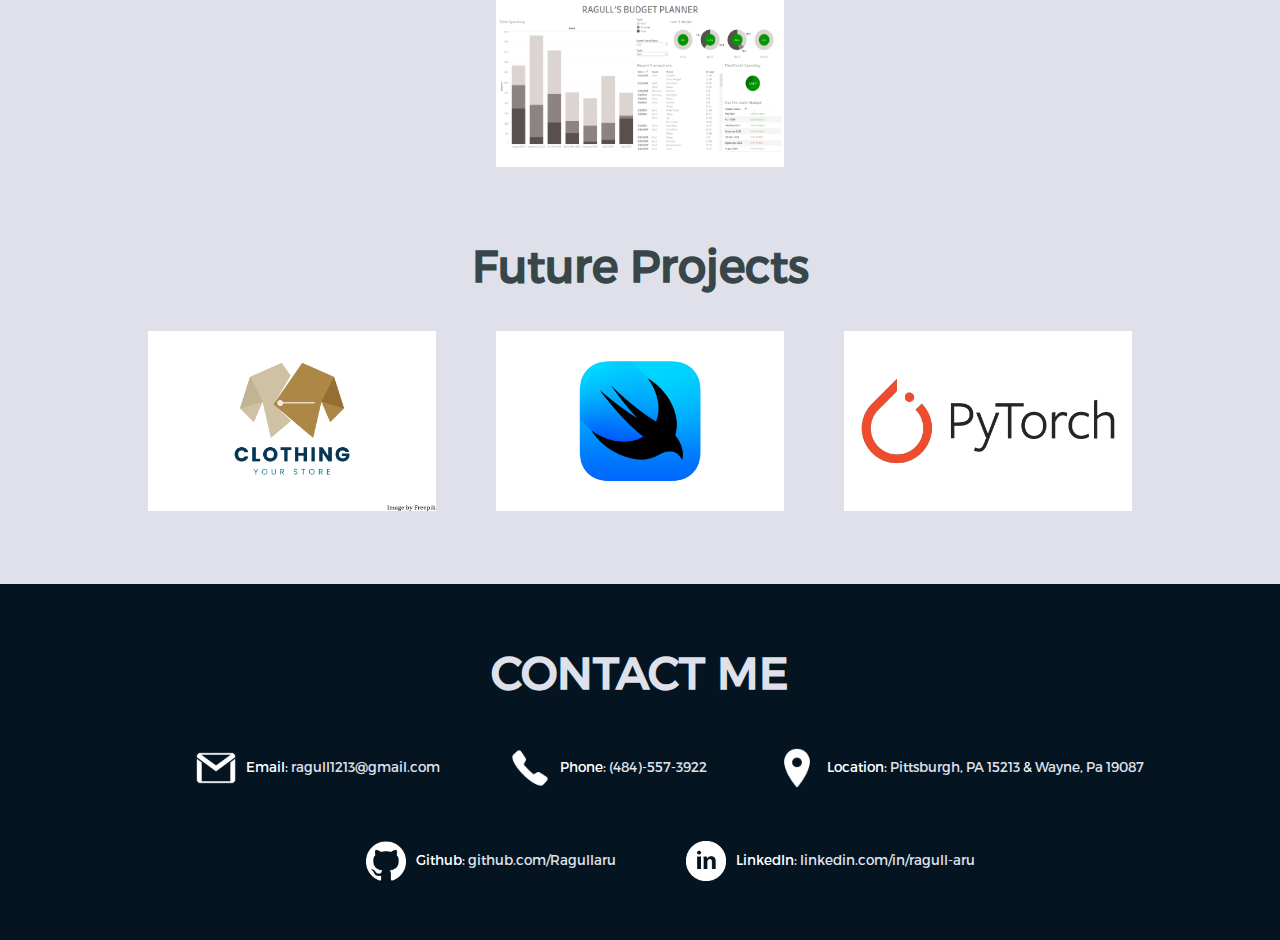
==== commit 0241dc08: "Videos" ====
--- a/index.html
+++ b/index.html
@@ -14,11 +14,11 @@
 			
 		<nav>
 			<ul>
-				<li><a href="#home" id="hometab" class="active">Home</a></li>
-				<li><a href="#about" id="abouttab">About Me</a></li>
-				<li><a href="#resumeBlock" id="resumetab">Resume</a></li>
-				<li><a href="#projects" id="projectstab">Projects</a></li>
-				<li><a href="#contact" id="contacttab">Contact</a></li>
+				<li><a href="#home" class="active">Home</a></li>
+				<li><a href="#about">About Me</a></li>
+				<li><a href="#resumeBlock">Resume</a></li>
+				<li><a href="#projects">Projects</a></li>
+				<li><a href="#contact">Contact</a></li>
 			</ul>
 		</nav>
 		
@@ -50,34 +50,43 @@
 		</div>
 	</div>
 
-	<div id="aboutBlock" class="page">
-		<div id="about">
+	<div id="about" class="page">
+		<div id="aboutBlock">
 		
-			<section class="left l_about" img src="Images/RagullPFP.jpg">
+			<section class="left l_about">
 				
-				<img id="pfp" src="Images/RagullPFP3.png">
-
-
-
+				<img id="pfp" src="Images/RagullPFP3 - Copy.png">
 
 			</section>
 			
-
-
 			<section class="right r_about">
 
-				<div style="margin: 50px;">
+				<div style="margin: 2em;">
 					<h2 id="aboutTitle">I'm Ragull!</h2>
-					<h3 id="aboutText">
+					<h3 id="aboutText" style="font-family: Trueno_light;">
 						
 
-						I am a junior at the University of Pittsburgh studying Computer Science, class of 2026.
-						I am looking for IT oppurtunities to develop my professional skills and gain experience in the field
-
-						<section class="left l_about2">abcd</section>
-						<section class="left r_about2">abcd</section>
+						I am a rising junior at the University of Pittsburgh studying Computer Science.
+						I am looking for IT intern oppurtunities in Pittsburgh or Wayne, PA to develop my professional skills and gain experience in the field.
+						<br><br>
+						I specialize in Python and Java and use my spare time to pick up new languages and programs.
+						In fact, I learnt HTML, CSS, and JavaScript to fully design this website from scratch!
+						
+						<br><br><br>
+
+						<section class="left l_about2">
+							<div style="text-decoration: underline; font-family: Trueno;">INTERESTS</div>
+							<div style="font-size: 0.8em;"><br>Machine Learning/AI<br>Game Design</div>
+						</section>
+						<section class="left r_about2">
+							<div style="text-decoration: underline; font-family: Trueno;">SOFTWARES</div>
+							<div style="font-size: 0.8em;"><br>VS Code<br>Tableau<br>Microsoft Office</div>
+						</section>
 
 					</h3>
+					<div class="buttonBlock">
+						<a id="resumeButton" href="#contact">Contact Me</a>
+					</div>
 				</div>
 
 			</section>
@@ -201,7 +210,7 @@
 					<a href="https://public.tableau.com/views/Costs_17147550358810/Planner?:language=en-US&publish=yes&:sid=&:display_count=n&:origin=viz_share_link"
 					target="_blank">
 					<img src="Images/Tableau.png" class="projectImage">
-					<div class="overlay">Developed a custom strema overlay for use in broadcasts by creating my own designs</div></a>
+					<div class="overlay">Developed a custom stream overlay for use in broadcasts along with a self-updating excel worksheet to display stats</div></a>
 				</div></li>
 
 			</ul>
@@ -212,24 +221,18 @@
 		<nav class="projectNav">
 			<ul>
 				<li><div class="projectBox">
-					<a href="https://public.tableau.com/views/Costs_17147550358810/Planner?:language=en-US&publish=yes&:sid=&:display_count=n&:origin=viz_share_link"
-					target="_blank">
-					<img src="Images/Tableau.png" class="projectImage">
-					<div class="overlay">Tableau budget-management dashboard that analyzes and displays key insights on budgeted variances</div></a>
-				</div></li>
-
-				<li><div class="projectBox">
-					<a href="https://github.com/Ragullaru/Personal" target="_blank">
-					<img src="Images/Website.png" class="projectImage">
-					<div class="overlay">Backend code for this website which includes its HTML, CSS, and Javascript sections</div></a>
-				</div></li>
-
-				<li><div class="projectBox">
-					<a href="https://public.tableau.com/views/Costs_17147550358810/Planner?:language=en-US&publish=yes&:sid=&:display_count=n&:origin=viz_share_link"
-					target="_blank">
-					<img src="Images/Tableau.png" class="projectImage">
-					<div class="overlay">Used Riot Games API to design and build a custom overlay HUD for use in streams
-						to provide a clearer display that transmits useful information to viewers</div></a>
+					<img src="Images/Store.jpg" class="projectImage">
+					<div class="overlay">Develop the front and back-end of a website for professional use in my family business</div></a>
+				</div></li>
+
+				<li><div class="projectBox">
+					<img src="Images/Swift.png" class="projectImage">
+					<div class="overlay">Learn Swift and XCode to develop an IOS app that creates and reminds users of items on their schedule</div></a>
+				</div></li>
+
+				<li><div class="projectBox">
+					<img src="Images/Pytorch.png" class="projectImage">
+					<div class="overlay">Implement Pytorch to develop a predictive machine learning model</div></a>
 				</div></li>
 
 			</ul>
@@ -241,10 +244,6 @@
 <div class="page" id="contact">
 
 	<h1 class="pageTitle" style="font-size: 5vh; text-align: center;">CONTACT ME</h1>
-
-
-
-
 
 	<div class="contactText">
 
@@ -252,43 +251,20 @@
 			<li><img class="contactImg" src='Images/gmail_white.png'>Email: 
 				<a href="mailto:ragull1213@gmail.com" target="_blank">ragull1213@gmail.com</a></li>
 			<li><img class="contactImg" src='Images/phone_white.png'>Phone:
-				<a href=tel: +14845573922>(484)-557-3922</a></li>
+				<a href=tel: +1484-557-3922>(484)-557-3922</a></li>
 			<li><img class="contactImg" src='Images/location_white.png'>Location:
 				<a href="https://www.google.com/maps/place/Pittsburgh,+PA" target="_blank">Pittsburgh, PA 15213 </a> & 
 				<a href="https://www.google.com/maps/place/Wayne,+PA" target="_blank">Wayne, Pa 19087</a></li>
 		</ul>
 		<ul>
+			<li><img class="contactImg" src='Images/github_white.png'>Github:
+				<a href="https://github.com/Ragullaru" target="_blank">github.com/Ragullaru</a></li>
 			<li><img class="contactImg" src='Images/linkedin_white.png'>LinkedIn:
 				<a href="https://www.linkedin.com/in/ragull-aru/" target="_blank">linkedin.com/in/ragull-aru</a></li>
-			<li><img class="contactImg" src='Images/github_white.png'>Github:
-				<a href="https://github.com/Ragullaru" target="_blank">github.com/Ragullaru</a></li>
 		</ul>
 	</div>
 
 	<div class="page-buffer" style="height: 25px"></div>
-
-
-
-
-
-
-
-
-
-
-
-
-
-
-
-
-
-
-
-
-
-
-
 
 </div>
 
@@ -323,7 +299,7 @@
 
             const firstPage = document.getElementById('home');
             const firstPageSize = firstPage.offsetHeight * 0.2;
-			const secondPage = document.getElementById('about');
+			const secondPage = document.getElementById('aboutBlock');
             const secondPageTop = secondPage.offsetTop;
 
 			if(scrollPos < secondPageTop){
--- a/styles.css
+++ b/styles.css
@@ -27,15 +27,17 @@
 .r_about{
 	width: 40%;
 	height: 100%;
-	
+	line-height: 1.25;
 }
 .l_about2{
 	width: 50%;
 	height: 100%;
+	text-align: center;
 }
 .r_about2{
 	width: 50%;
 	height: 100%;
+	text-align: center;
 }
 .l_resume{
 	width: 50%;
@@ -49,6 +51,11 @@
 /* LINKS */
 a{
 	color: #dfe0ea;
+	/* -webkit-text-stroke-color: rgb(26, 37, 40, 0.8); */
+}
+header a{
+	/* color: #000; */
+	/* font-family: Trueno_Bold; */
 }
 a:link {
 	text-decoration: none;
@@ -68,9 +75,14 @@
 /* TEXT */
 @font-face {
 	font-family: Trueno;
-	/* src: url(Fonts/Trueno-75PE.otf); */
 	src: url(Fonts/Trueno-wml2.otf);
 }
+@font-face {
+	font-family: Trueno_light;
+	src: url(Fonts/TruenoLight-E2pg.otf);
+}
+
+
 .h1 .h2 .h3 .h4 .h5{
 	color: black;
 }
@@ -87,15 +99,15 @@
 	padding-top: 10px;
 }
 #aboutTitle{
-	font-size: 4em;
-	line-height: 1.6;
+	font-size: 5em;
+	line-height: 1.2;
 	padding-left: 50px;
 }
 #aboutText{
-	font-size: 1.5em;
+	font-size: 1.2em;
 	padding-left: 50px;
 	padding-right: 50px;
-	text-align: justify;
+	/* text-align: justify; */
 }
 
 /* HEADER */
@@ -104,8 +116,9 @@
 	z-index: 1;
 	width: 100%;
 	text-align: center;
-	color: black;
-	font-size: 2.5vh;
+	/* color: black; */
+	/* -webkit-text-stroke-width: .03em; */
+	font-size: 2.6vh;
 	line-height: 0;
 	transition: opacity 0.4s ease;
 	background-color: rgb(26, 37, 40, 0.8) ;
@@ -224,21 +237,15 @@
 #aboutBlock{
 	width: 100%;
 	background-color: #dfe0ea;
+	/* background-color: #1927b8; */
 	color: #374649;
 	/* display: flex; */
 	align-items: center;
 	justify-content: center;
-	
-
 }
 
 #about{
-	display: block	;
-	/* height: 120vh; */
-	/* overflow: hidden; */
-	/* left: 5%; */
-	/* width: 50%; */
-	/* min-width: 700px; */
+	display: flex;
 }
 #pfp{
 	height: 100%;
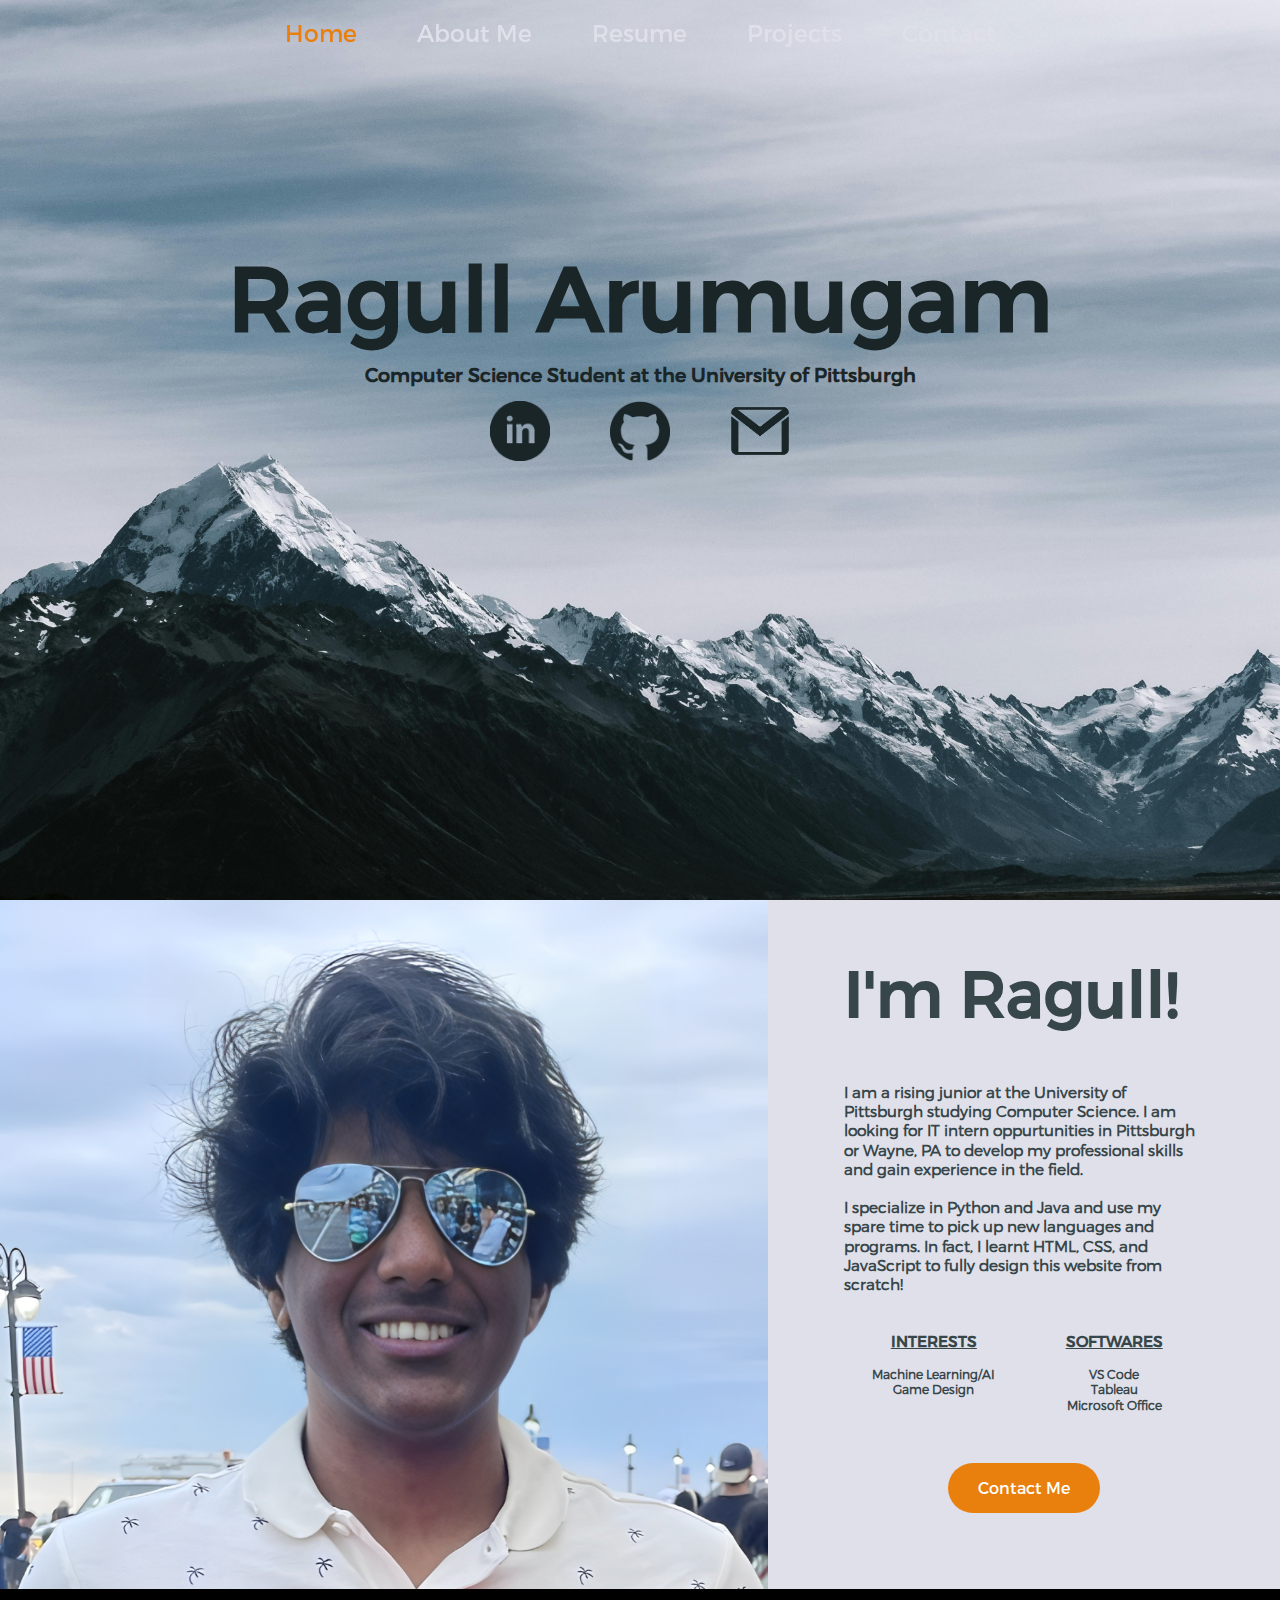
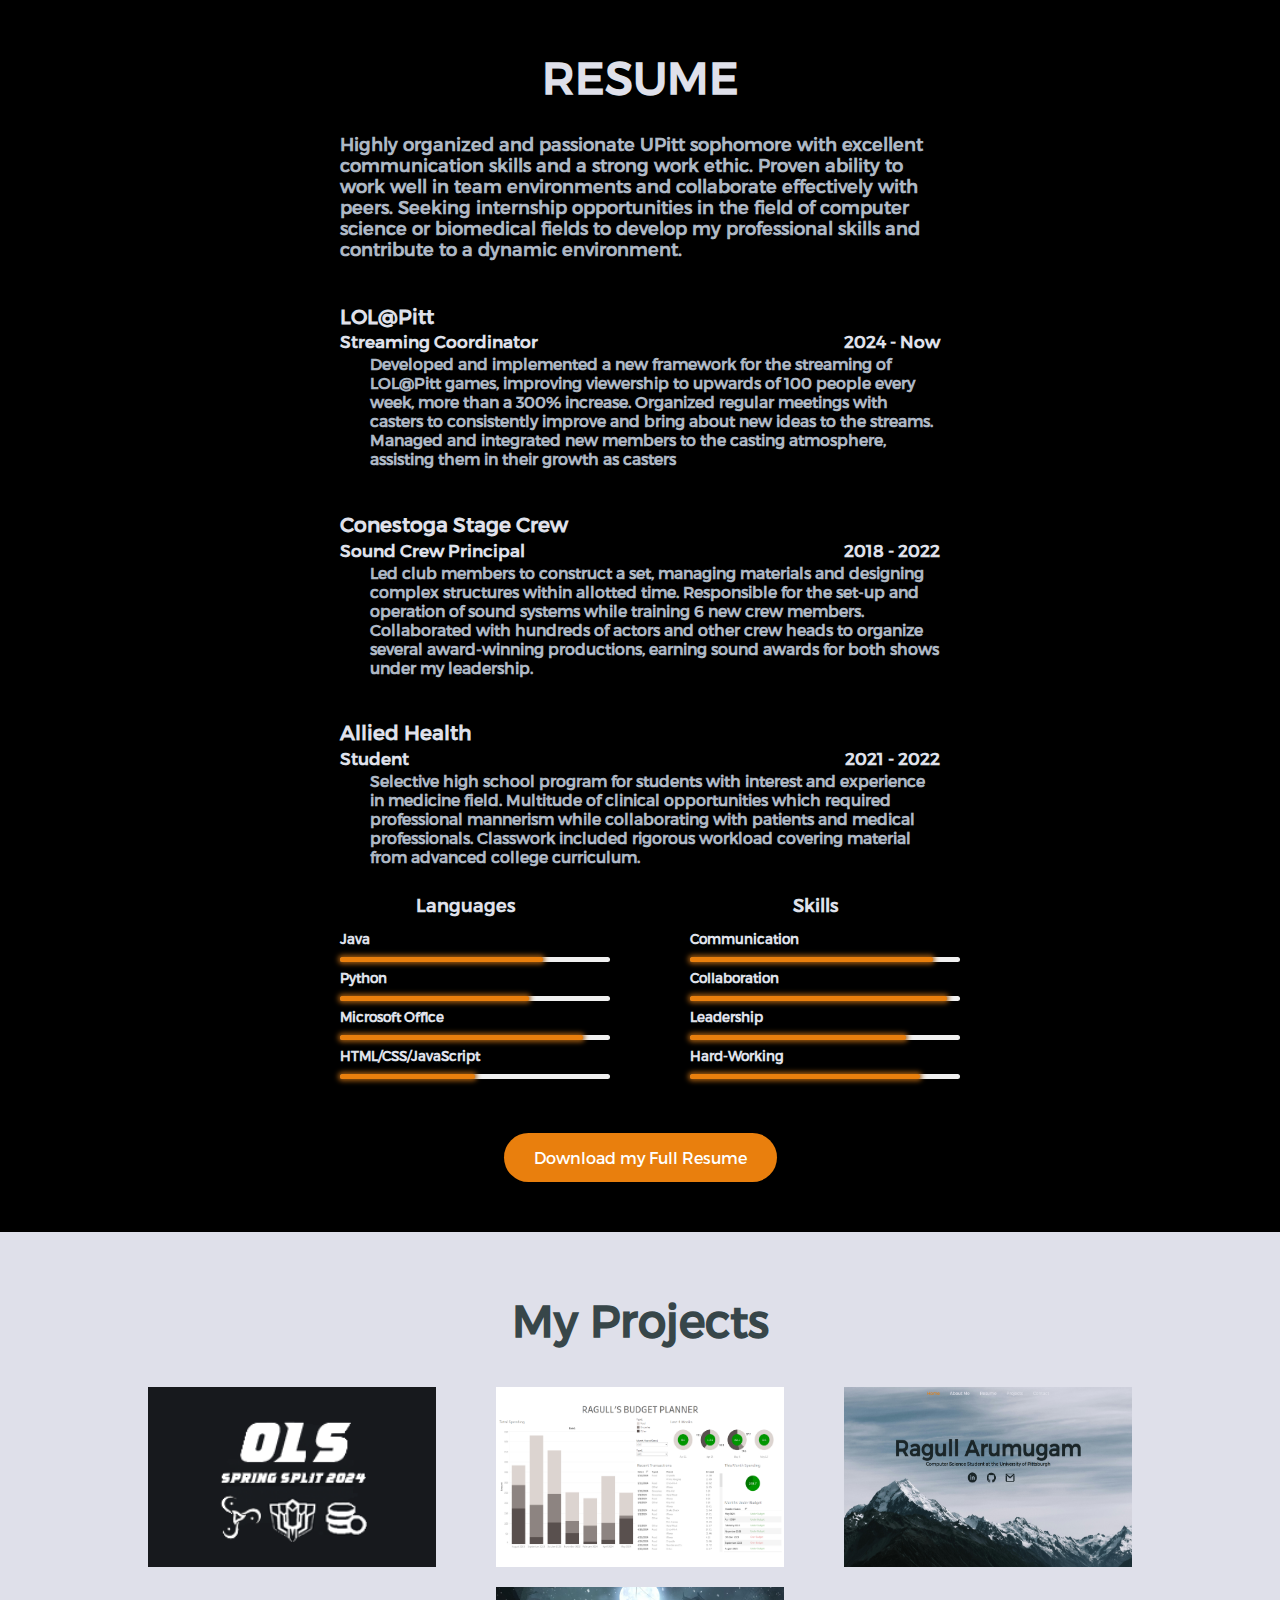
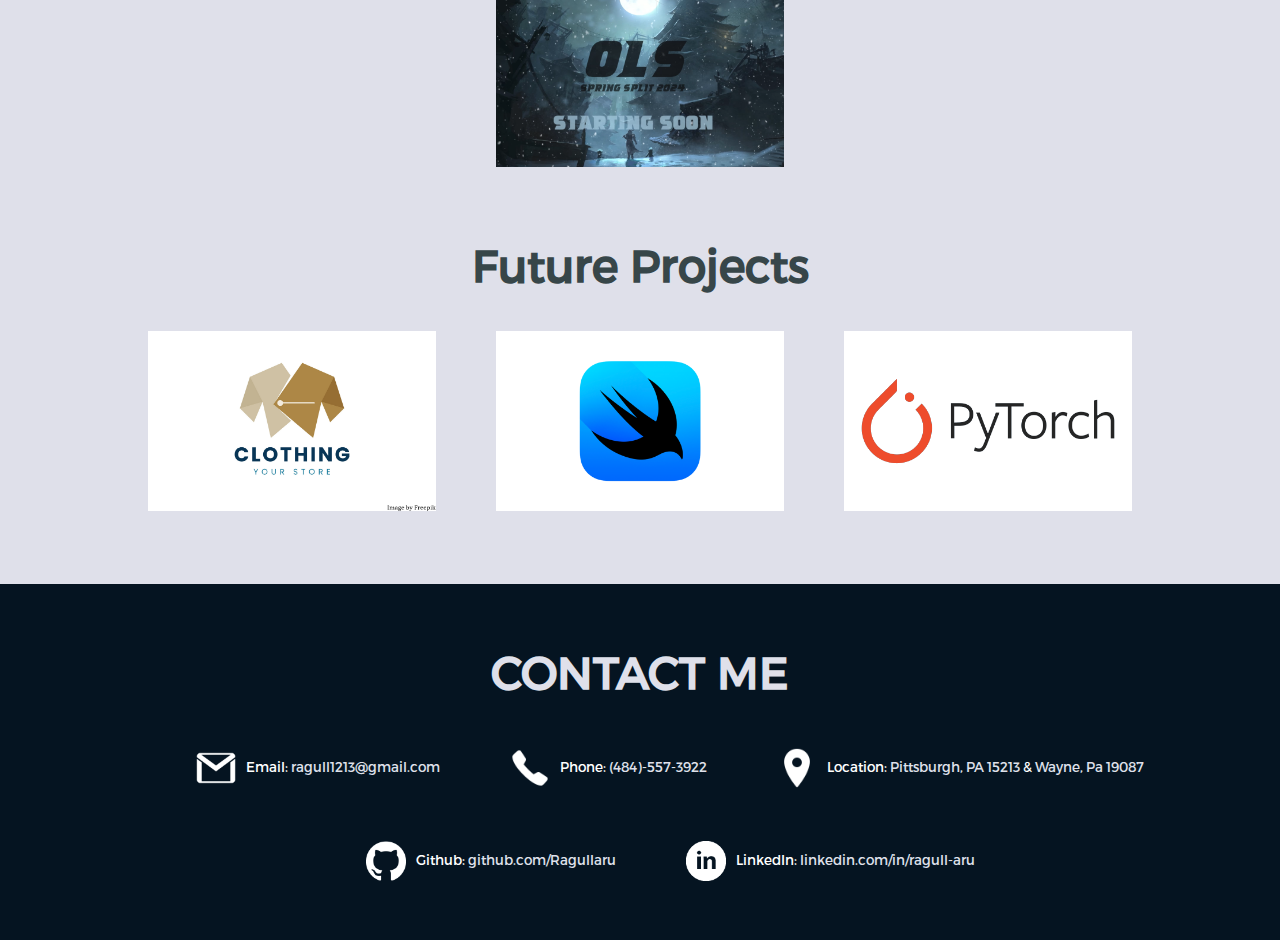
==== commit 558bca5e: "Final Edits" ====
--- a/index.html
+++ b/index.html
@@ -186,6 +186,13 @@
 		<nav class="projectNav">
 			<ul>
 				<li><div class="projectBox">
+					<a href="https://youtu.be/_IQJWFUjayM"
+					target="_blank">
+					<img src="Images/HUD.png" class="projectImage">
+					<div class="overlay" style="font-size: 18px;">Modified pre-existing Heads Up Display (HUD) and used Riot Games API to design and build a custom overlay HUD
+						that provides for use in streams to provide a clearer display</div></a>
+				</div></li>
+				<li><div class="projectBox">
 					<a href="https://public.tableau.com/views/Costs_17147550358810/Planner?:language=en-US&publish=yes&:sid=&:display_count=n&:origin=viz_share_link"
 					target="_blank">
 					<img src="Images/Tableau.png" class="projectImage">
@@ -197,19 +204,10 @@
 					<img src="Images/Website.png" class="projectImage">
 					<div class="overlay">Backend code for this website which includes its HTML, CSS, and Javascript sections</div></a>
 				</div></li>
-
-				<li><div class="projectBox">
-					<a href="https://public.tableau.com/views/Costs_17147550358810/Planner?:language=en-US&publish=yes&:sid=&:display_count=n&:origin=viz_share_link"
+				<li><div class="projectBox">
+					<a href="https://youtu.be/ja82kviqMpU"
 					target="_blank">
-					<img src="Images/Tableau.png" class="projectImage">
-					<div class="overlay">Used Riot Games API to design and build a custom overlay HUD for use in streams
-						to provide a clearer display that transmits useful information to viewers</div></a>
-				</div></li>
-
-				<li><div class="projectBox">
-					<a href="https://public.tableau.com/views/Costs_17147550358810/Planner?:language=en-US&publish=yes&:sid=&:display_count=n&:origin=viz_share_link"
-					target="_blank">
-					<img src="Images/Tableau.png" class="projectImage">
+					<img src="Images/Overlay.png" class="projectImage">
 					<div class="overlay">Developed a custom stream overlay for use in broadcasts along with a self-updating excel worksheet to display stats</div></a>
 				</div></li>
 
--- a/styles.css
+++ b/styles.css
@@ -1,5 +1,8 @@
 @charset "UTF-8";
 
+html{
+	scroll-behavior: smooth;
+}
 body{
 	margin: 0;
 	font-size: 1vw;
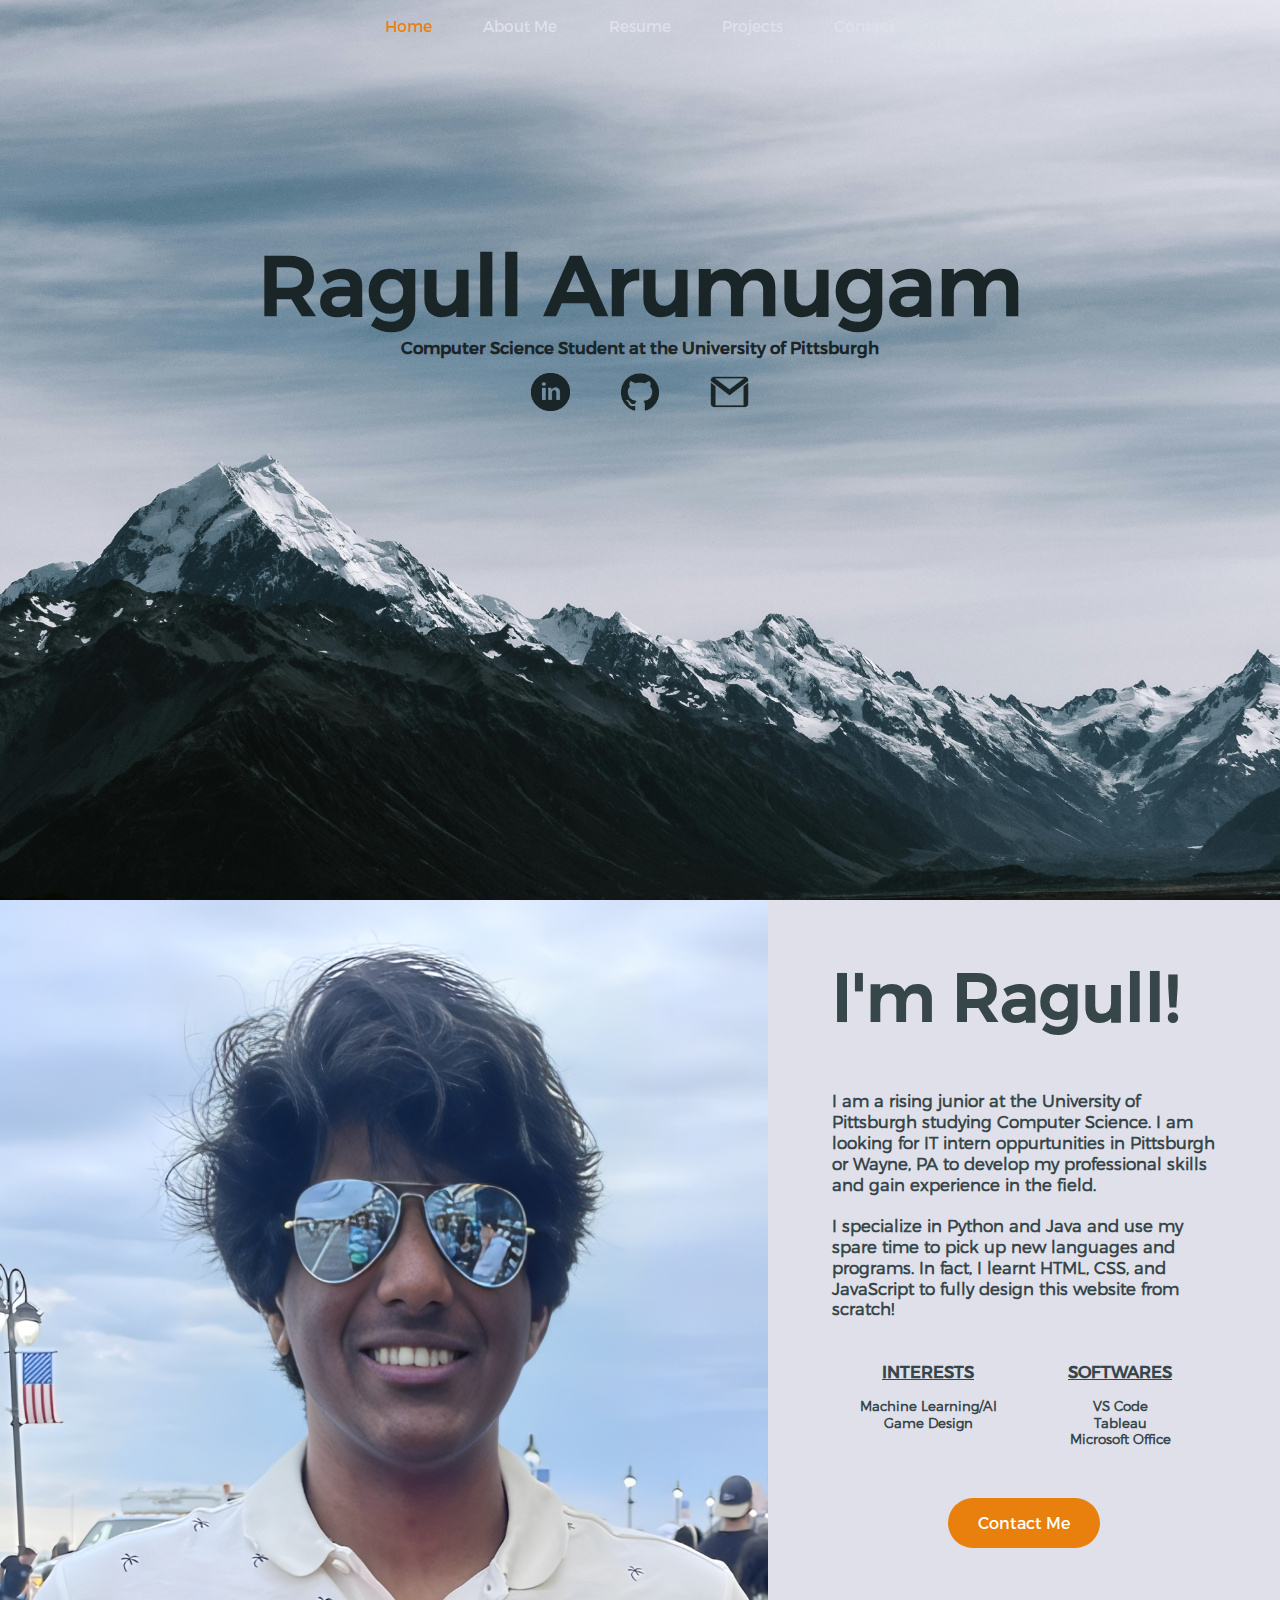
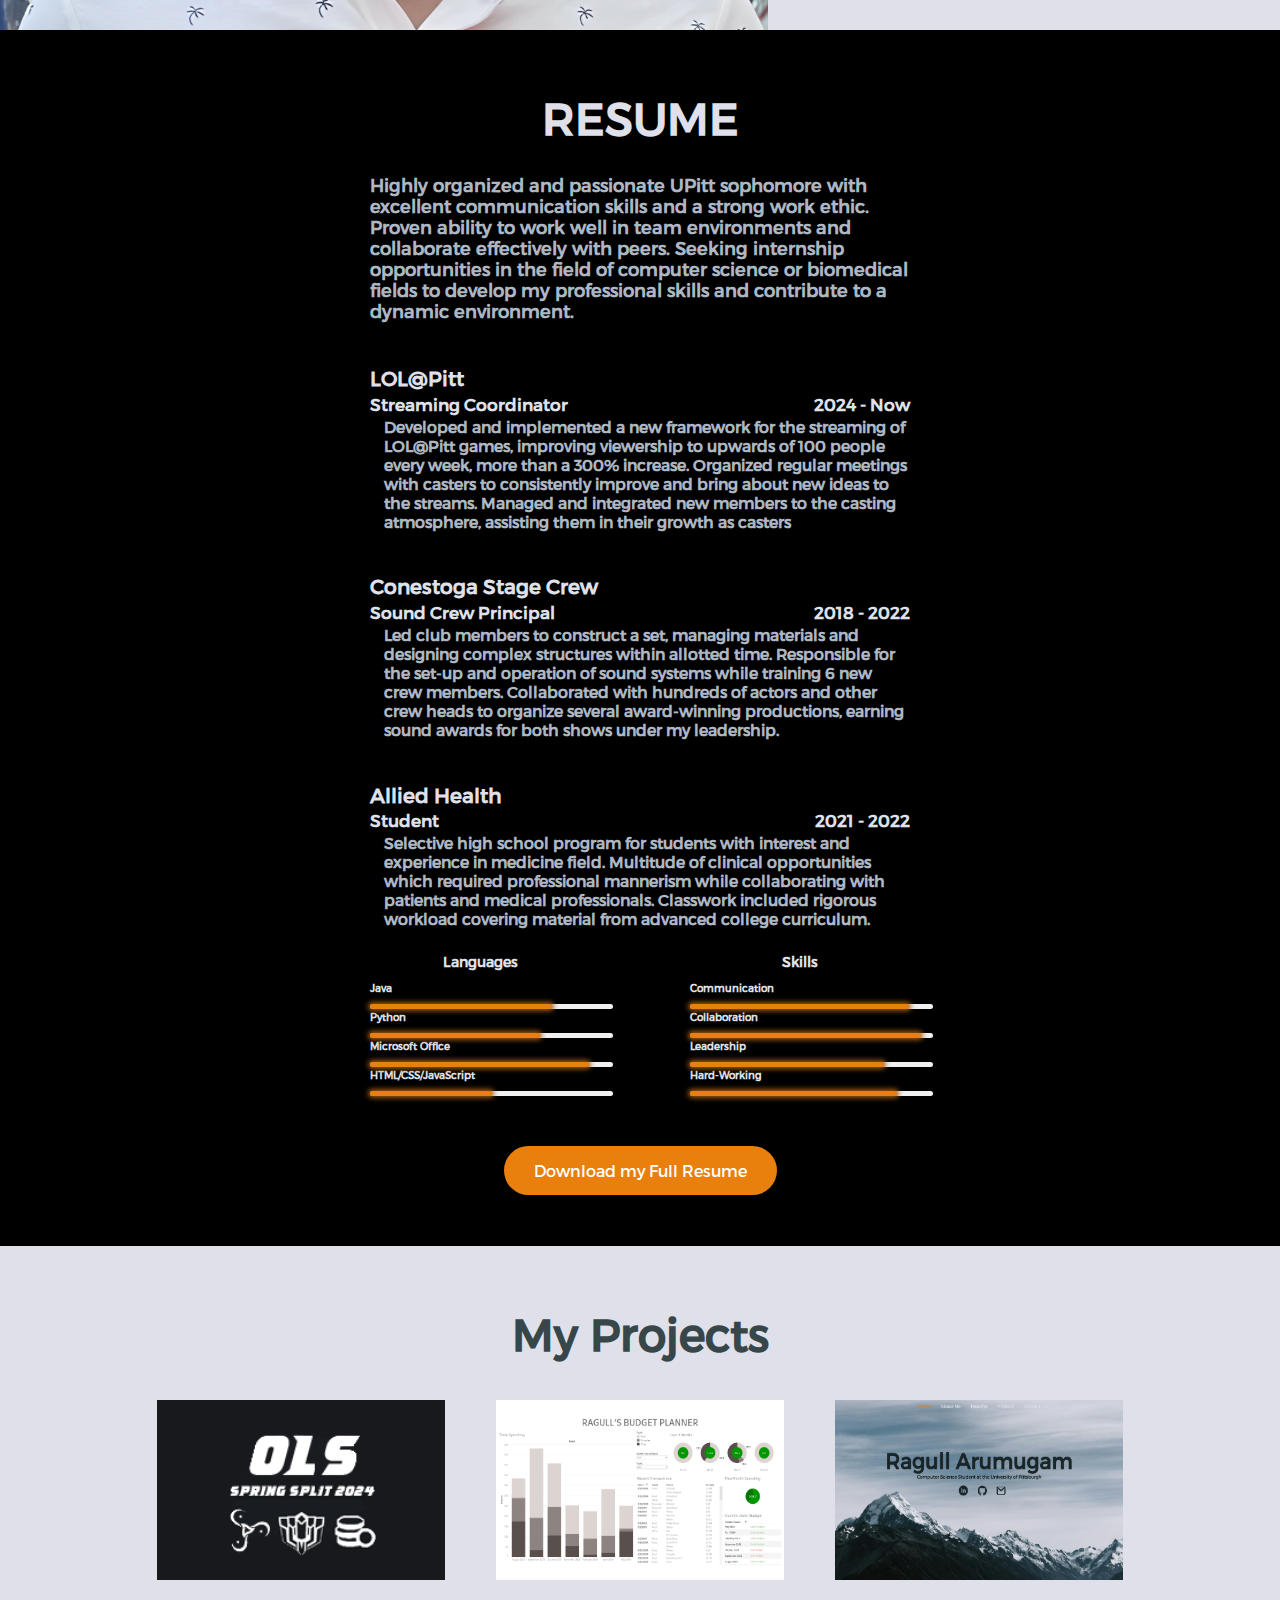
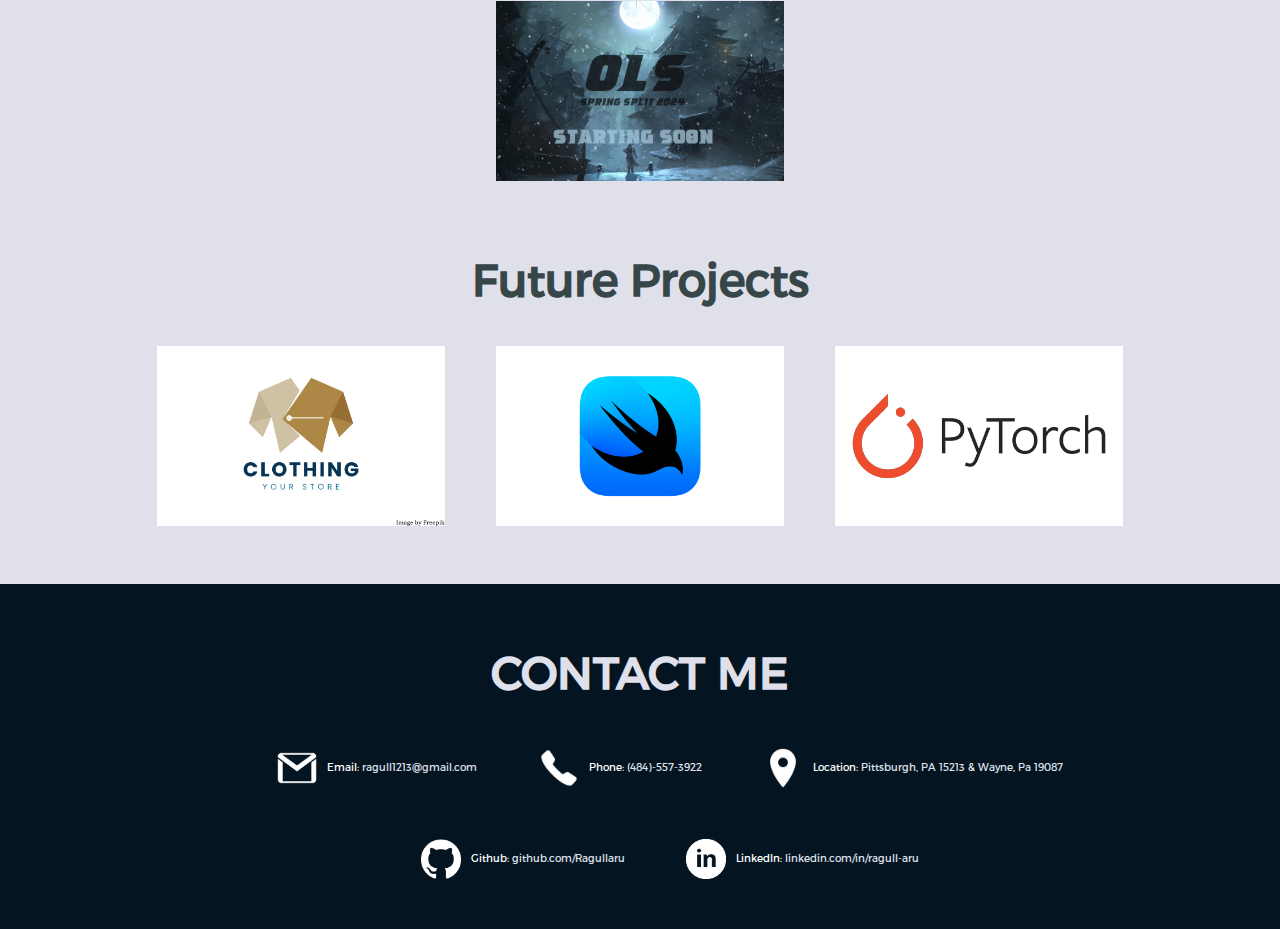
==== commit f8f423ab: "mob" ====
--- a/index.html
+++ b/index.html
@@ -26,7 +26,7 @@
 
 	<div id="home" class="page">
 
-		<div class="page-buffer" style="height: calc(25vh)"></div>
+		<div class="page-buffer" style="height: 25vh"></div>
 		
 		<div class="title-card-container">
 
@@ -108,7 +108,7 @@
 			<div>Streaming Coordinator</div><div> 2024 - Now </div>
 		</h1>
 
-		<h2 class="resumeText" style="font-size: 1.75vh; padding-left: 80px;">
+		<h2 class="resumeText" style="font-size: 1.75vh; padding-left: 5vw;">
 			Developed and implemented a new framework for the streaming of LOL@Pitt games, improving viewership to upwards of 100 people every week, more than a 300% increase. 
 			Organized regular meetings with casters to consistently improve and bring about new ideas to the streams.
 			Managed and integrated new members to the casting atmosphere, assisting them in their growth as casters
@@ -121,7 +121,7 @@
 			<div>Sound Crew Principal</div><div> 2018 - 2022 </div>
 		</h1>
 
-		<h2 class="resumeText" style="font-size: 1.75vh; padding-left: 80px;">
+		<h2 class="resumeText" style="font-size: 1.75vh; padding-left: 5vw;">
 			Led club members to construct a set, managing materials and designing complex structures within allotted time.
 			Responsible for the set-up and operation of sound systems while training 6 new crew members.
 			Collaborated with hundreds of actors and other crew heads to organize several award-winning productions, earning sound awards for both shows under my leadership.
@@ -134,7 +134,7 @@
 			<div>Student</div><div> 2021 - 2022 </div>
 		</h1>
 
-		<h2 class="resumeText" style="font-size: 1.75vh; padding-left: 80px;">
+		<h2 class="resumeText" style="font-size: 1.75vh; padding-left: 5vw;">
 			Selective high school program for students with interest and experience in medicine field.
 			Multitude of clinical opportunities which required professional mannerism while collaborating with patients and medical professionals.
 			Classwork included rigorous workload covering material from advanced college curriculum.
@@ -236,7 +236,7 @@
 			</ul>
 		</nav>
 
-		<div class="page-buffer" style="height: 50px"></div>
+		<div class="page-buffer" style="height: 2.5vw"></div>
 	</div>
 
 <div class="page" id="contact">
@@ -262,7 +262,7 @@
 		</ul>
 	</div>
 
-	<div class="page-buffer" style="height: 25px"></div>
+	<div class="page-buffer" style="height: 1.5vw"></div>
 
 </div>
 
--- a/styles.css
+++ b/styles.css
@@ -5,27 +5,21 @@
 }
 body{
 	margin: 0;
-	font-size: 1vw;
-	/* min-width: 500px; */
+	font-size: 100%;
 	height: 100%;
 	font-family: Trueno;
-	/* overflow: hidden; */
-	
-}
+}
+
 .left {
 	float: left;
-	/* background-color: rgb(199, 0, 0); */
 }
 .right {
 	float: right;
-	/* background-color: azure; */
 }
 .l_about{
 	width: 60%;
 	height: 100%;
 	line-height: 0;
-
-	/* background-image: url("Images/RagullPFP.jpg"); */
 }
 .r_about{
 	width: 40%;
@@ -54,11 +48,6 @@
 /* LINKS */
 a{
 	color: #dfe0ea;
-	/* -webkit-text-stroke-color: rgb(26, 37, 40, 0.8); */
-}
-header a{
-	/* color: #000; */
-	/* font-family: Trueno_Bold; */
 }
 a:link {
 	text-decoration: none;
@@ -67,7 +56,6 @@
 	text-decoration: none;
 }
 a:hover {
-	
 	color: #e97f0d;
 	text-decoration: none;
 }
@@ -91,26 +79,23 @@
 }
 #title{
 	text-align: center;
-	font-size: 7em;
+	font-size: 6.5vw;
 	line-height: 0;
-	padding: 10px;
 }
 #titleInfo{
 	text-align: center;
-	font-size: 1.5em;
+	font-size: 1.3vw;
 	line-height: 0;
-	padding-top: 10px;
+	padding-top: .8vw;
 }
 #aboutTitle{
-	font-size: 5em;
+	font-size: 5.2vw;
 	line-height: 1.2;
-	padding-left: 50px;
+	padding-left: 2.5vw;
 }
 #aboutText{
-	font-size: 1.2em;
-	padding-left: 50px;
-	padding-right: 50px;
-	/* text-align: justify; */
+	font-size: 1.3vw;
+	padding: 0 2.5vw;
 }
 
 /* HEADER */
@@ -119,9 +104,7 @@
 	z-index: 1;
 	width: 100%;
 	text-align: center;
-	/* color: black; */
-	/* -webkit-text-stroke-width: .03em; */
-	font-size: 2.6vh;
+	font-size: 1.2vw;
 	line-height: 0;
 	transition: opacity 0.4s ease;
 	background-color: rgb(26, 37, 40, 0.8) ;
@@ -132,19 +115,9 @@
 header.backgroundhidden{
 	background-color: transparent;
 }
-/* nav{
-	display: flex;
-	align-content: center;
-	justify-content: space-between;
-} */
-/* nav ul li{
-	display: inline-block;
-	list-style: none;
-	margin: 10px 30px;
-}	 */
 #navbar img{
-	height: 60px;
-	width: 60px;
+	height: 3vw;
+	width: 3vw;
 }
 
 ul{ 
@@ -156,14 +129,12 @@
 	} 
 li{ 
 	display:inline; 
-	/* margin: 0 10px; */
-	padding: 10px 30px;
+	padding: .8vw 2vw;
 }
 
 
 .projectBox {
 	position: relative;
-	/* width: 50%; */
 
 	min-height: 180px;
 	max-height: 200px;
@@ -177,12 +148,8 @@
 
   }
   
-  /* Make the image to responsive */
 .projectImage {
-	/* display: block; */
-	width: 100%;
-	/* height: 20px;
-	width: 325px; */
+	width: 100%;
 	height: 100%;
 }
   
@@ -200,15 +167,12 @@
 	font-size: 20px;
 	display: flex;
 	align-items: center;
-	/* padding: 20px 0px; */
-	/* transform: translate(-50%, -50%); */
 	text-align: center;
 	padding: 20px;
 	box-sizing: border-box;
 	
 }
   
-  /* When you mouse over the container, fade in the overlay title */
 .projectBox:hover .overlay {
 	opacity: 1;
   }
@@ -220,6 +184,7 @@
 /* TITLE */
 #home{
 	height: 100vh;
+	/* max-height: 100vw; */
 	background-image: url('Images/background.jpg');
 	background-position: center;
 	background-repeat: no-repeat;
@@ -228,11 +193,11 @@
 	color: #1a2528;
 }
 .page-buffer{
-	height: calc(25vh);
+	height: 25vh;
 }
 .title-card-container{
 	position: absolute;
-	min-height: 400px;
+	/* min-height: 400px; */
 	width: 100%;
 }
 
@@ -240,9 +205,7 @@
 #aboutBlock{
 	width: 100%;
 	background-color: #dfe0ea;
-	/* background-color: #1927b8; */
 	color: #374649;
-	/* display: flex; */
 	align-items: center;
 	justify-content: center;
 }
@@ -253,7 +216,6 @@
 #pfp{
 	height: 100%;
 	width: 100%;
-	/* padding: 5%; */
 }
 
 /* RESUME */
@@ -267,11 +229,11 @@
 }
 #resume{
 	width: 50%;
-	min-width: 700px;
+	/* min-width: 700px; */
 	overflow: hidden;
 }
 .pageTitle{
-	font-size: 5vh;
+	/* font-size: 5em; */
 	padding-top: 30px;
 	padding-left: 50px;
 	padding-right: 50px;
@@ -280,24 +242,20 @@
 .resumeText{
 	padding-left: 50px;
 	padding-right: 50px;
-	font-size: 2vh;
 	color: #adb7c4;
 }
 #skillsTitle{
-	font-size: 2vh;
+	font-size: 1.1vw;
 	text-align: center;
 }
 #skillsText{
-	font-size: 1.5vh;
+	font-size: .8vw;
 	padding-left: 50px;
 }
 .contactText{
-	font-size: 1.5vh;
+	font-size: .8vw;
 	padding-left: 50px;
 	color: white;
-	/* display: inline-block; */
-	/* text-align: center; */
-	
 }
 .contactText img{
 
@@ -307,21 +265,6 @@
 	padding: 10px;
 
 }
-/* .contactText h2{
-
-	vertical-align: middle;
-
-} */
-
-/* .contactImg{
-
-	height: 40px;
-	width: 40px;
-	padding-left: 50px;
-	line-height: 0;
-
-} */
-
 
 
 
@@ -393,6 +336,5 @@
 
 	background-color: rgb(5, 20, 33);
 	overflow: hidden;
-	/* height: 500px; */
 
 }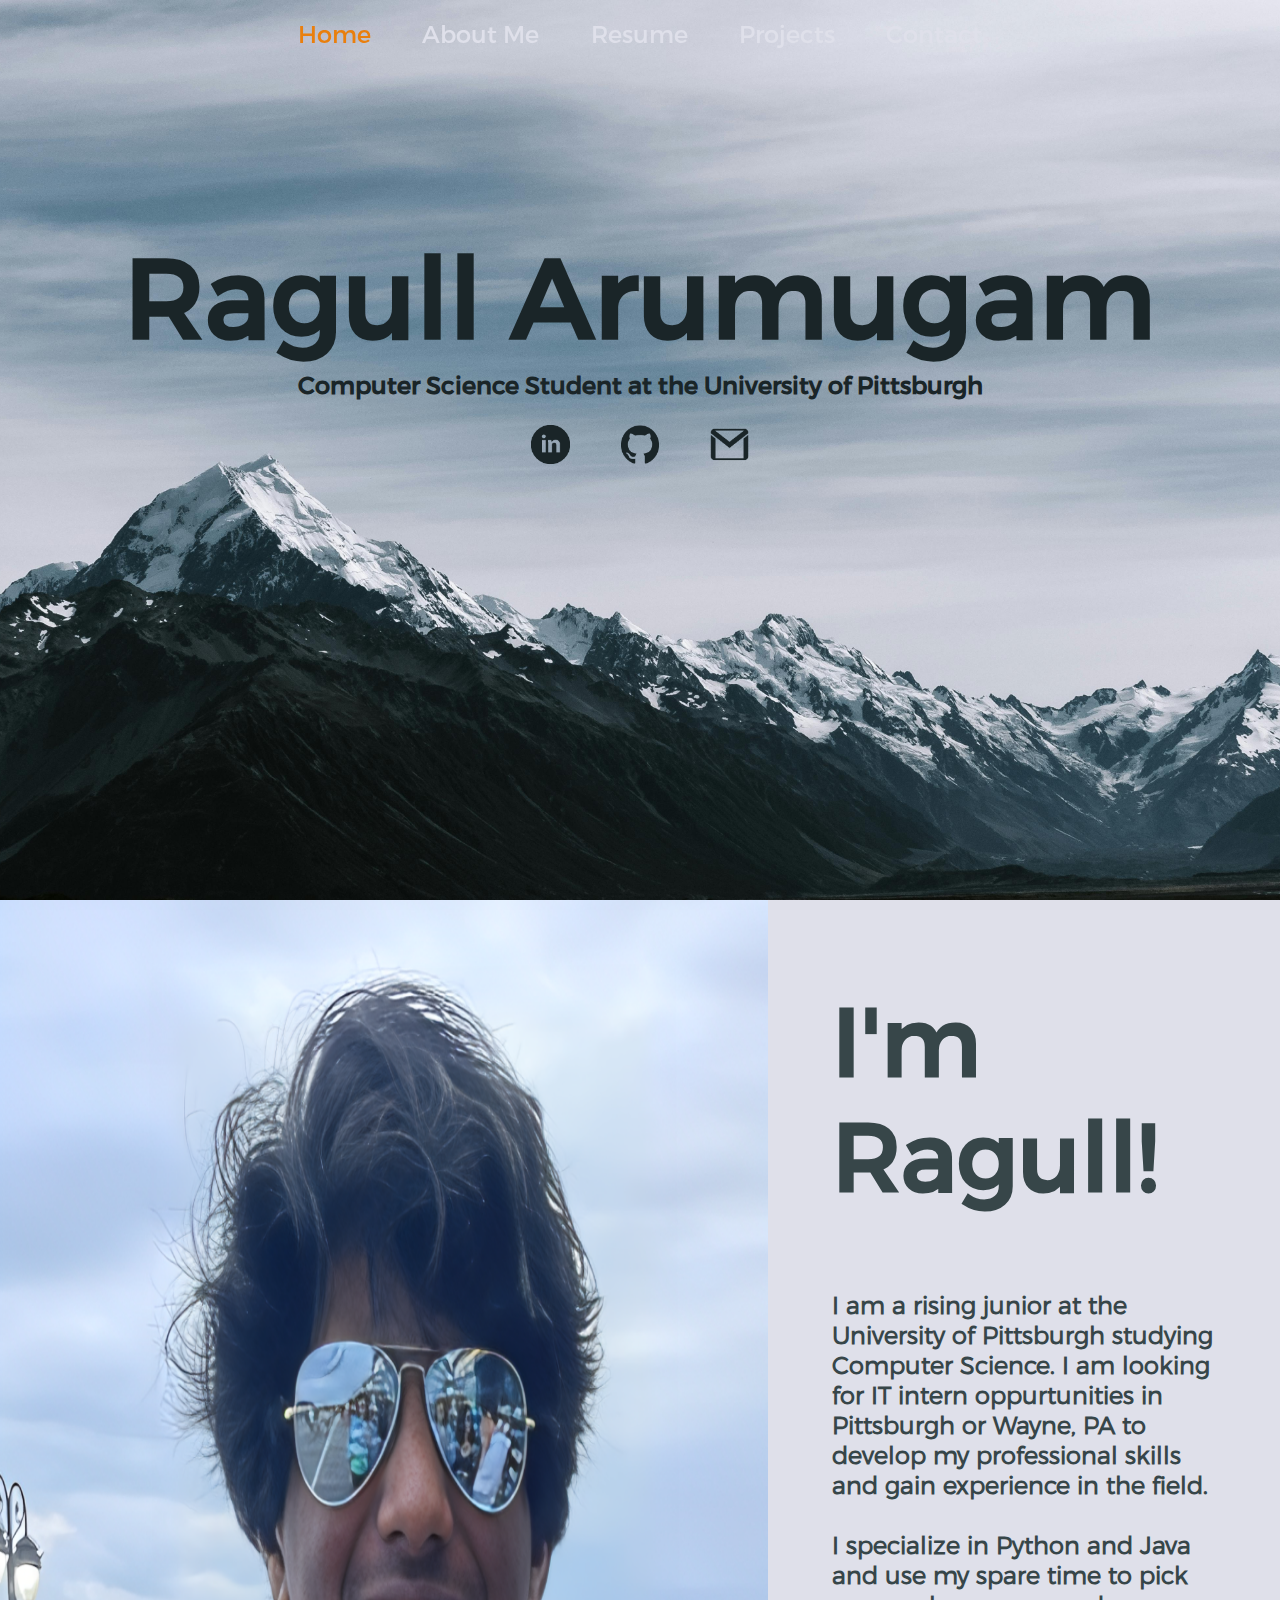
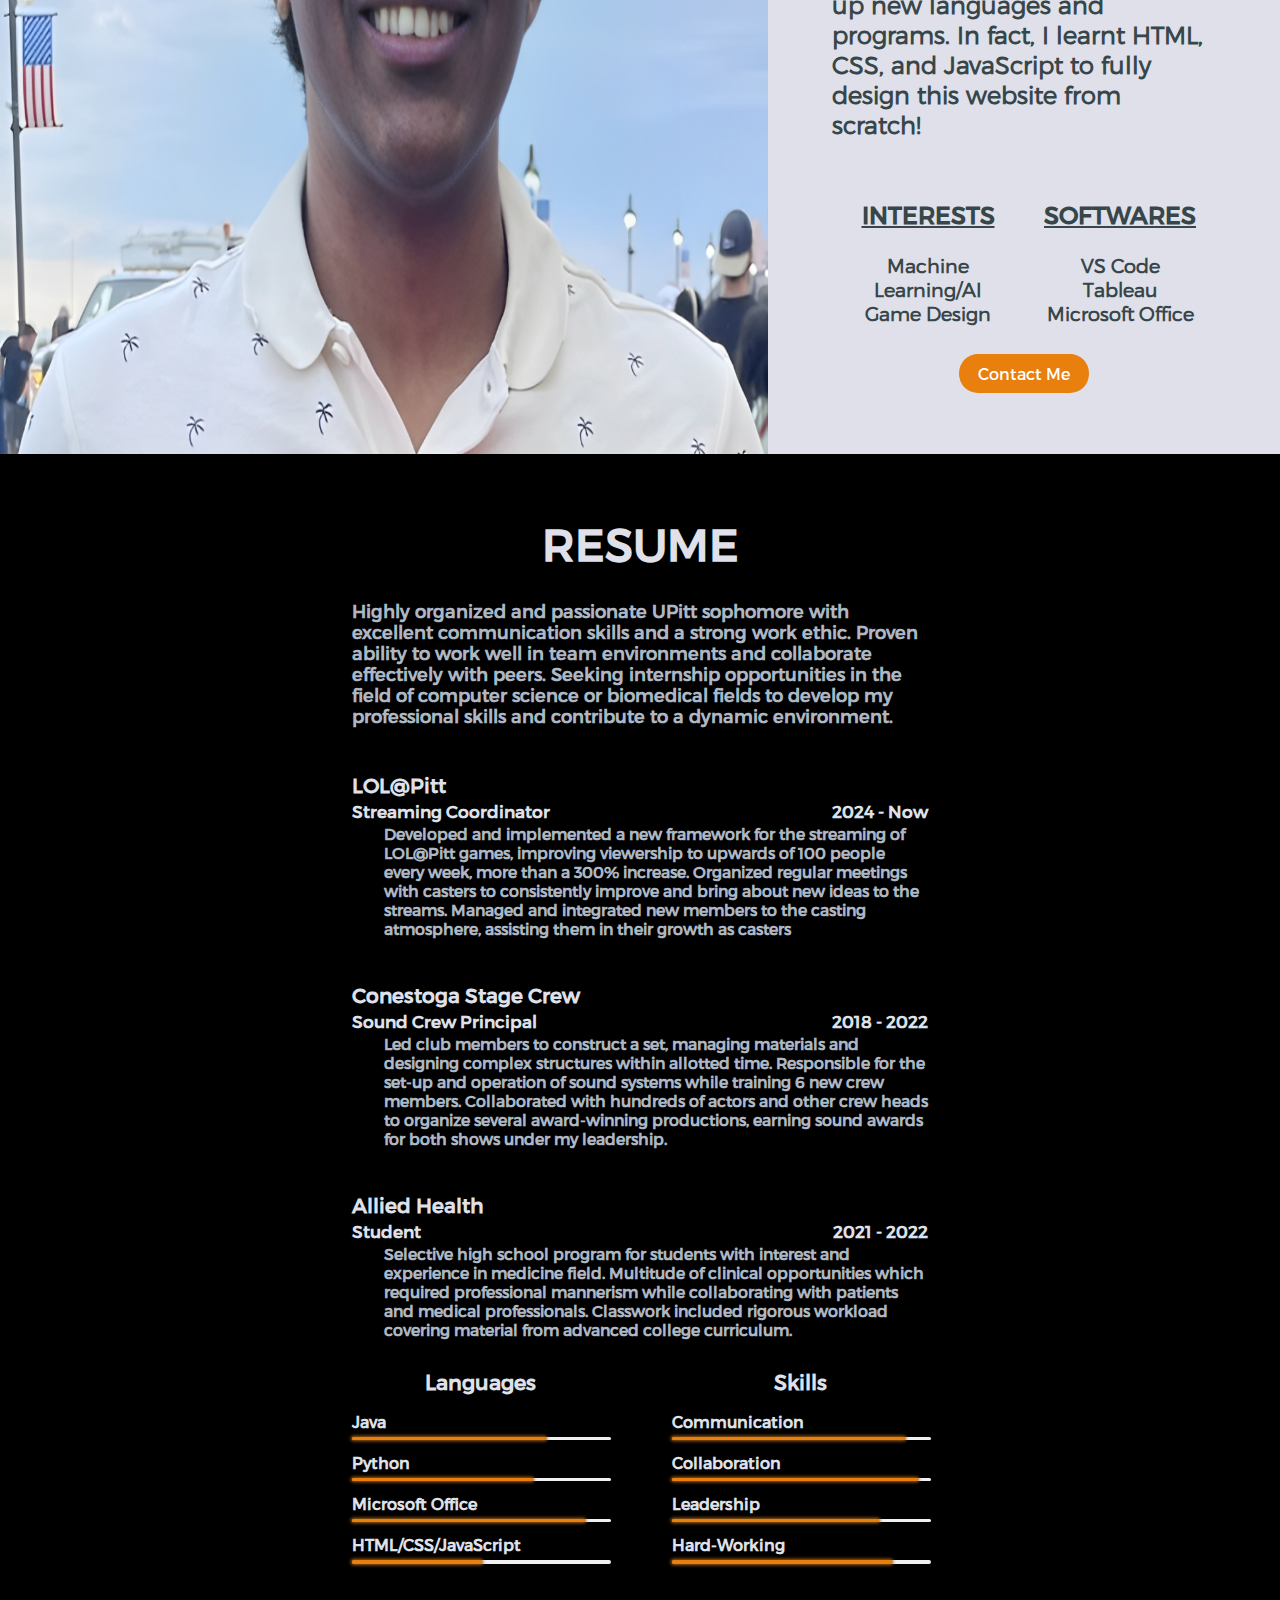
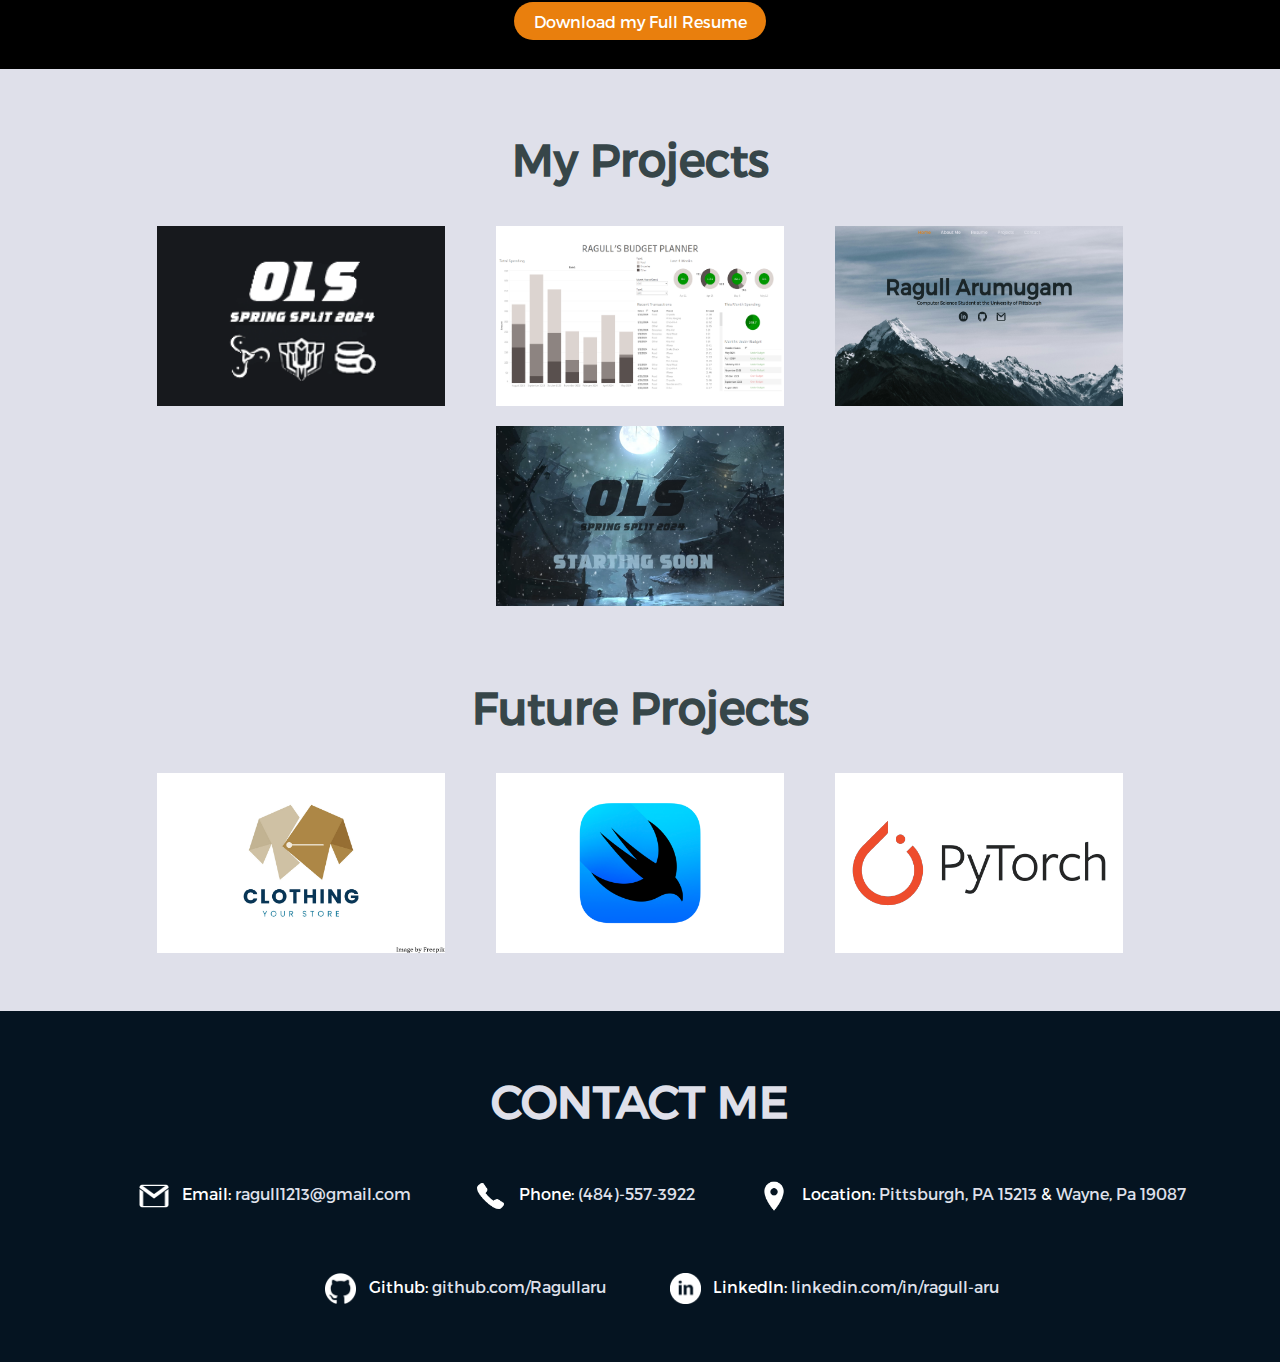
==== commit 76063c03: "phone" ====
--- a/index.html
+++ b/index.html
@@ -53,13 +53,13 @@
 	<div id="about" class="page">
 		<div id="aboutBlock">
 		
-			<section class="left l_about">
+			<section class="left l_about" id="left_section">
 				
 				<img id="pfp" src="Images/RagullPFP3 - Copy.png">
 
 			</section>
 			
-			<section class="right r_about">
+			<section class="right r_about" id="right_section">
 
 				<div style="margin: 2em;">
 					<h2 id="aboutTitle">I'm Ragull!</h2>
@@ -95,90 +95,91 @@
 	</div>
 
 	<div id="resumeBlock" class="page">
-	<div id="resume">
-
-		<h1 class="pageTitle" style="font-size: 5vh; text-align: center;">RESUME</h1>
-		<h2 class="resumeText" style="font-size: 2vh;">Highly organized and passionate UPitt sophomore with excellent communication skills and a strong work ethic. Proven ability to work well in team environments and collaborate effectively with peers. Seeking internship opportunities in the field of computer science or biomedical fields to develop my professional skills and contribute to a dynamic environment.
-
-		</h2>
-		<h1 class="pageTitle" style="font-size: 2.25vh;">
-
-			LOL@Pitt</h1>
-		<h1 class="pageTitle" style="font-size: 1.9vh; display: flex; justify-content: space-between; padding-top: 0px; line-height: 0px;">	
-			<div>Streaming Coordinator</div><div> 2024 - Now </div>
-		</h1>
-
-		<h2 class="resumeText" style="font-size: 1.75vh; padding-left: 5vw;">
-			Developed and implemented a new framework for the streaming of LOL@Pitt games, improving viewership to upwards of 100 people every week, more than a 300% increase. 
-			Organized regular meetings with casters to consistently improve and bring about new ideas to the streams.
-			Managed and integrated new members to the casting atmosphere, assisting them in their growth as casters
-		</h2>
-
-		<h1 class="pageTitle" style="font-size: 2.25vh;">
-
-			Conestoga Stage Crew</h1>
-		<h1 class="pageTitle" style="font-size: 1.9vh; display: flex; justify-content: space-between; padding-top: 0px; line-height: 0px;">	
-			<div>Sound Crew Principal</div><div> 2018 - 2022 </div>
-		</h1>
-
-		<h2 class="resumeText" style="font-size: 1.75vh; padding-left: 5vw;">
-			Led club members to construct a set, managing materials and designing complex structures within allotted time.
-			Responsible for the set-up and operation of sound systems while training 6 new crew members.
-			Collaborated with hundreds of actors and other crew heads to organize several award-winning productions, earning sound awards for both shows under my leadership.
-		</h2>
-
-		<h1 class="pageTitle" style="font-size: 2.25vh;">
-
-			Allied Health</h1>
-		<h1 class="pageTitle" style="font-size: 1.9vh; display: flex; justify-content: space-between; padding-top: 0px; line-height: 0px;">	
-			<div>Student</div><div> 2021 - 2022 </div>
-		</h1>
-
-		<h2 class="resumeText" style="font-size: 1.75vh; padding-left: 5vw;">
-			Selective high school program for students with interest and experience in medicine field.
-			Multitude of clinical opportunities which required professional mannerism while collaborating with patients and medical professionals.
-			Classwork included rigorous workload covering material from advanced college curriculum.
-		</h2>
-
-		<section class="left l_resume">
-
-			<h2 id="skillsTitle">Languages</h2>
-			<h3 id="skillsText">
-				Java
-				<div class="percent_bar">	<div class="percent_amt" style="width: 75%;"></div>		</div>
-				<br>Python
-				<div class="percent_bar">	<div class="percent_amt" style="width: 70%;"></div>		</div>
-				<br>Microsoft Office
-				<div class="percent_bar">	<div class="percent_amt" style="width: 90%;"></div> 	</div>
-				<br>HTML/CSS/JavaScript
-				<div class="percent_bar">	<div class="percent_amt" style="width: 50%;"></div> 	</div>
-			</h3>
-
-		</section>
-		
-		<section class="right r_resume">
-
-			<h2 id="skillsTitle">Skills</h2>
-			<h3 id="skillsText">
-				Communication
-				<div class="percent_bar">	<div class="percent_amt" style="width: 90%;"></div>		</div>
-				<br>Collaboration
-				<div class="percent_bar">	<div class="percent_amt" style="width: 95%;"></div>		</div>
-				<br>Leadership
-				<div class="percent_bar">	<div class="percent_amt" style="width: 80%;"></div> 	</div>
-				<br>Hard-Working
-				<div class="percent_bar">	<div class="percent_amt" style="width: 85%;"></div> 	</div>
-			</h3>
-
-		</section>
-
-		<div class="buttonBlock">
-			<a id="resumeButton" href="RagullArumugamResume.pdf" target="_blank" download>Download my Full Resume</a>
+		<div id="resume">
+
+			<h1 class="pageTitle" style="font-size: 5vh; text-align: center;">RESUME</h1>
+			<h2 class="resumeText" style="font-size: 2vh;">Highly organized and passionate UPitt sophomore with excellent communication skills and a strong work ethic. Proven ability to work well in team environments and collaborate effectively with peers. Seeking internship opportunities in the field of computer science or biomedical fields to develop my professional skills and contribute to a dynamic environment.
+
+			</h2>
+			<h1 class="pageTitle" style="font-size: 2.25vh;">
+
+				LOL@Pitt</h1>
+			<h1 class="pageTitle" style="font-size: 1.9vh; display: flex; justify-content: space-between; padding-top: 0px; line-height: 0px;">	
+				<div>Streaming Coordinator</div><div> 2024 - Now </div>
+			</h1>
+
+			<h2 class="resumeText" style="font-size: 1.75vh; padding-left: 5vw;">
+				Developed and implemented a new framework for the streaming of LOL@Pitt games, improving viewership to upwards of 100 people every week, more than a 300% increase. 
+				Organized regular meetings with casters to consistently improve and bring about new ideas to the streams.
+				Managed and integrated new members to the casting atmosphere, assisting them in their growth as casters
+			</h2>
+
+			<h1 class="pageTitle" style="font-size: 2.25vh;">
+
+				Conestoga Stage Crew</h1>
+			<h1 class="pageTitle" style="font-size: 1.9vh; display: flex; justify-content: space-between; padding-top: 0px; line-height: 0px;">	
+				<div>Sound Crew Principal</div><div> 2018 - 2022 </div>
+			</h1>
+
+			<h2 class="resumeText" style="font-size: 1.75vh; padding-left: 5vw;">
+				Led club members to construct a set, managing materials and designing complex structures within allotted time.
+				Responsible for the set-up and operation of sound systems while training 6 new crew members.
+				Collaborated with hundreds of actors and other crew heads to organize several award-winning productions, earning sound awards for both shows under my leadership.
+			</h2>
+
+			<h1 class="pageTitle" style="font-size: 2.25vh;">
+
+				Allied Health</h1>
+			<h1 class="pageTitle" style="font-size: 1.9vh; display: flex; justify-content: space-between; padding-top: 0px; line-height: 0px;">	
+				<div>Student</div><div> 2021 - 2022 </div>
+			</h1>
+
+			<h2 class="resumeText" style="font-size: 1.75vh; padding-left: 5vw;">
+				Selective high school program for students with interest and experience in medicine field.
+				Multitude of clinical opportunities which required professional mannerism while collaborating with patients and medical professionals.
+				Classwork included rigorous workload covering material from advanced college curriculum.
+			</h2>
+
+			<section class="left l_resume">
+
+				<h2 id="skillsTitle">Languages</h2>
+				<h3 id="skillsText">
+					Java
+					<div class="percent_bar">	<div class="percent_amt" style="width: 75%;"></div>		</div>
+					<br>Python
+					<div class="percent_bar">	<div class="percent_amt" style="width: 70%;"></div>		</div>
+					<br>Microsoft Office
+					<div class="percent_bar">	<div class="percent_amt" style="width: 90%;"></div> 	</div>
+					<br>HTML/CSS/JavaScript
+					<div class="percent_bar">	<div class="percent_amt" style="width: 50%;"></div> 	</div>
+				</h3>
+
+			</section>
+			
+			<section class="right r_resume">
+
+				<h2 id="skillsTitle">Skills</h2>
+				<h3 id="skillsText">
+					Communication
+					<div class="percent_bar">	<div class="percent_amt" style="width: 90%;"></div>		</div>
+					<br>Collaboration
+					<div class="percent_bar">	<div class="percent_amt" style="width: 95%;"></div>		</div>
+					<br>Leadership
+					<div class="percent_bar">	<div class="percent_amt" style="width: 80%;"></div> 	</div>
+					<br>Hard-Working
+					<div class="percent_bar">	<div class="percent_amt" style="width: 85%;"></div> 	</div>
+				</h3>
+
+			</section>
+
+			<div class="buttonBlock">
+				<a id="resumeButton" href="RagullArumugamResume.pdf" target="_blank" download>Download my Full Resume</a>
+			</div>
+
+
 		</div>
-
-
-	</div>
-	</div>
+	</div>
+	
 	<div class="page" id="projects">
 
 		<h1 class="pageTitle" style="font-size: 5vh; 	text-align: center; color: #374649;">My Projects</h1>
--- a/styles.css
+++ b/styles.css
@@ -10,41 +10,6 @@
 	font-family: Trueno;
 }
 
-.left {
-	float: left;
-}
-.right {
-	float: right;
-}
-.l_about{
-	width: 60%;
-	height: 100%;
-	line-height: 0;
-}
-.r_about{
-	width: 40%;
-	height: 100%;
-	line-height: 1.25;
-}
-.l_about2{
-	width: 50%;
-	height: 100%;
-	text-align: center;
-}
-.r_about2{
-	width: 50%;
-	height: 100%;
-	text-align: center;
-}
-.l_resume{
-	width: 50%;
-	height: 100%;
-}
-.r_resume{
-	width: 50%;
-	height: 100%;
-}
-
 /* LINKS */
 a{
 	color: #dfe0ea;
@@ -63,7 +28,6 @@
 	text-decoration: none;
 }
 
-/* TEXT */
 @font-face {
 	font-family: Trueno;
 	src: url(Fonts/Trueno-wml2.otf);
@@ -74,27 +38,71 @@
 }
 
 
+
+
+
+.left {
+	float: left;
+}
+.right {
+	float: right;
+}
+.l_about{
+	width: 60%;
+	height: 100%;
+	line-height: 0;
+}
+.r_about{
+	width: 40%;
+	height: 100%;
+	line-height: 1.25;
+}
+.l_about2{
+	width: 50%;
+	height: 100%;
+	text-align: center;
+}
+.r_about2{
+	width: 50%;
+	height: 100%;
+	text-align: center;
+}
+.l_resume{
+	width: 50%;
+	height: 100%;
+}
+.r_resume{
+	width: 50%;
+	height: 100%;
+}
+
+
+/* TEXT */
 .h1 .h2 .h3 .h4 .h5{
 	color: black;
 }
 #title{
 	text-align: center;
-	font-size: 6.5vw;
-	line-height: 0;
+	font-size: 7em;
+	margin: 0;
+	padding: 0;
+	/* line-height: 0; */
 }
 #titleInfo{
 	text-align: center;
-	font-size: 1.3vw;
-	line-height: 0;
+	font-size: 1.5em;
+	margin: 0;
+	padding: 0;
+	/* line-height: 0; */
 	padding-top: .8vw;
 }
 #aboutTitle{
-	font-size: 5.2vw;
+	font-size: 6em;
 	line-height: 1.2;
 	padding-left: 2.5vw;
 }
 #aboutText{
-	font-size: 1.3vw;
+	font-size: 1.5em;
 	padding: 0 2.5vw;
 }
 
@@ -104,10 +112,10 @@
 	z-index: 1;
 	width: 100%;
 	text-align: center;
-	font-size: 1.2vw;
+	font-size: 1.5em;
 	line-height: 0;
 	transition: opacity 0.4s ease;
-	background-color: rgb(26, 37, 40, 0.8) ;
+	background-color: rgb(26, 37, 40, 0.8);
 }
 header.hidden{
 	opacity: 0;
@@ -181,160 +189,338 @@
 	color: #e97f0d;
 }
 
-/* TITLE */
-#home{
-	height: 100vh;
-	/* max-height: 100vw; */
-	background-image: url('Images/background.jpg');
-	background-position: center;
-	background-repeat: no-repeat;
-	background-size: cover;
-	position: relative;
-	color: #1a2528;
-}
-.page-buffer{
-	height: 25vh;
-}
-.title-card-container{
-	position: absolute;
-	/* min-height: 400px; */
-	width: 100%;
-}
-
-/* ABOUT */
-#aboutBlock{
-	width: 100%;
-	background-color: #dfe0ea;
-	color: #374649;
-	align-items: center;
-	justify-content: center;
-}
-
-#about{
-	display: flex;
-}
-#pfp{
-	height: 100%;
-	width: 100%;
-}
-
-/* RESUME */
-#resumeBlock{
-	width: 100%;
-	background-color: #000000;
-	color: #dfe0ea;
-	display: flex;
-	align-items: center;
-	justify-content: center;
-}
-#resume{
-	width: 50%;
-	/* min-width: 700px; */
-	overflow: hidden;
-}
-.pageTitle{
-	/* font-size: 5em; */
-	padding-top: 30px;
-	padding-left: 50px;
-	padding-right: 50px;
-	color: #dfe0ea;
-}
-.resumeText{
-	padding-left: 50px;
-	padding-right: 50px;
-	color: #adb7c4;
-}
-#skillsTitle{
-	font-size: 1.1vw;
-	text-align: center;
-}
-#skillsText{
-	font-size: .8vw;
-	padding-left: 50px;
-}
-.contactText{
-	font-size: .8vw;
-	padding-left: 50px;
-	color: white;
-}
-.contactText img{
-
-	height: 40px;
-	width: 40px;
-	vertical-align: middle;
-	padding: 10px;
-
-}
-
-
-
-
-
-
-
-
-
-
-
-
-
-
-
-
-
-.percent_bar {
-	position: relative;
-	top: 10px;
-	width: 90%;
-	height: 5px;
-	border-radius: 10px;
-	background-color: #f0f0f0;
-  }
-
-.percent_amt {
-	position: absolute;
-	left: 0;
-	height: 100%;
-	border-radius: 10px;
-	text-align: right;
-	font-size: 1.75vh;
-	box-shadow: 0 0 5px 2px #9d5910;
-	background-color: #e97f0d;
-}
-.buttonBlock{
-	width: 100%;
-	height: 150px;
-	display: flex;
-	align-items: center;
-	justify-content: center;
-}
-#resumeButton{
-	color: white;
-	border: none;
-	background-color: #e97f0d;
-	padding: 15px 30px;
-	font-size: 16px;
-	border-radius: 30px;
-	align-items: center;
-}
-#resumeButton:hover{
-	color: white;
-	text-shadow: 0 0 8px #dfe0ea;
-}
-
-/* PROJECTS */
-#projects{
-
-	background-color: #dfe0ea;
-	overflow: hidden;
-
-}
-
-
-/* CONTACT */
-#contact{
-
-	background-color: rgb(5, 20, 33);
-	overflow: hidden;
-
-}+
+
+
+
+
+
+
+
+
+
+
+
+
+@media only screen and (max-width: 600px) {
+    /* Your CSS rules for mobile phones */
+
+	body{font-size: 50%;}
+
+	#left_section{
+
+		float: none;
+		width: 100%;
+
+
+	}
+	#right_section{
+
+		float: none;
+		width: 100%;
+
+	}
+
+
+	
+	/* TITLE */
+	#home{
+		height: 100vh;
+		/* max-height: 100vw; */
+		background-image: url('Images/background.jpg');
+		background-position: center;
+		background-repeat: no-repeat;
+		background-size: cover;
+		position: relative;
+		color: #1a2528;
+	}
+	.page-buffer{
+		height: 25vh;
+	}
+	.title-card-container{
+		position: absolute;
+		width: 100%;
+	}
+
+	/* ABOUT */
+	#aboutBlock{
+		width: 100%;
+		background-color: #dfe0ea;
+		color: #374649;
+		align-items: center;
+		justify-content: center;
+		overflow: hidden;
+
+	}
+
+	#about{
+		/* display: flex; */
+		
+	}
+	#pfp{
+		height: 100%;
+		width: 100%;
+	}
+
+	/* RESUME */
+	#resumeBlock{
+		
+		width: 100%;
+		background-color: #000000;
+		color: #dfe0ea;
+		display: flex;
+		align-items: center;
+		justify-content: center;
+	}
+	#resume{
+		width: 90%;
+		overflow: hidden;
+	}
+	.pageTitle{
+		/* font-size: 5em; */
+		padding-top: 2.5vw;
+		padding-left: 2.5vw;
+		padding-right: 2.5vw;
+		color: #dfe0ea;
+	}
+	.resumeText{
+		padding-left: 2.5vw;
+		padding-right: 2.5vw;
+		color: #adb7c4;
+	}
+	#skillsTitle{
+		font-size: 1.3em;
+		text-align: center;
+	}
+	#skillsText{
+		font-size: 1em;
+		padding-left: 2.5vw;
+	}
+	.contactText{
+		font-size: 1em;
+		padding-left: 2.5vw;
+		color: white;	
+	}
+	.contactText img{
+
+		height: 2.4vw;
+		width: 2.4vw;
+		vertical-align: middle;
+		padding: 1vw;
+
+	}
+
+	.percent_bar {
+		position: relative;
+		top: .5vw;
+		width: 90%;
+		height: .25vw;
+		border-radius: .5vw;
+		background-color: #f0f0f0;
+	}
+
+	.percent_amt {
+		position: absolute;
+		left: 0;
+		height: 100%;
+		border-radius: .5vw;
+		text-align: right;
+		font-size: 1.75vh;
+		box-shadow: 0 0 .25vw .1vw #9d5910;
+		background-color: #e97f0d;
+	}
+	.buttonBlock{
+		width: 100%;
+		height: 7.5vw;
+		display: flex;
+		align-items: center;
+		justify-content: center;
+	}
+	#resumeButton{
+		color: white;
+		border: none;
+		background-color: #e97f0d;
+		padding: .75vw 1.5vw;
+		font-size: 1em;
+		border-radius: 1.5vw;
+		align-items: center;
+	}
+	#resumeButton:hover{
+		color: white;
+		text-shadow: 0 0 .5vw #dfe0ea;
+	}
+
+	/* PROJECTS */
+	#projects{
+
+		background-color: #dfe0ea;
+		overflow: hidden;
+
+	}
+
+	/* CONTACT */
+	#contact{
+
+		background-color: rgb(5, 20, 33);
+		overflow: hidden;
+
+	}
+}
+
+/* Tablets */
+@media only screen and (min-width: 601px) {
+    /* Your CSS rules for large desktops */
+
+	/* TITLE */
+	#home{
+		height: 100vh;
+		/* max-height: 100vw; */
+		background-image: url('Images/background.jpg');
+		background-position: center;
+		background-repeat: no-repeat;
+		background-size: cover;
+		position: relative;
+		color: #1a2528;
+	}
+	.page-buffer{
+		height: 25vh;
+	}
+	.title-card-container{
+		position: absolute;
+		width: 100%;
+	}
+
+	/* ABOUT */
+	#aboutBlock{
+		width: 100%;
+		background-color: #dfe0ea;
+		color: #374649;
+		align-items: center;
+		justify-content: center;
+	}
+
+	#about{
+		display: flex;
+	}
+	#pfp{
+		height: 100%;
+		width: 100%;
+	}
+
+	/* RESUME */
+	#resumeBlock{
+		width: 100%;
+		background-color: #000000;
+		color: #dfe0ea;
+		display: flex;
+		align-items: center;
+		justify-content: center;
+	}
+	#resume{
+		width: 50%;
+		overflow: hidden;
+	}
+	.pageTitle{
+		/* font-size: 5em; */
+		padding-top: 2.5vw;
+		padding-left: 2.5vw;
+		padding-right: 2.5vw;
+		color: #dfe0ea;
+	}
+	.resumeText{
+		padding-left: 2.5vw;
+		padding-right: 2.5vw;
+		color: #adb7c4;
+	}
+	#skillsTitle{
+		font-size: 1.3em;
+		text-align: center;
+	}
+	#skillsText{
+		font-size: 1em;
+		padding-left: 2.5vw;
+	}
+	.contactText{
+		font-size: 1em;
+		padding-left: 2.5vw;
+		color: white;	
+	}
+	.contactText img{
+
+		height: 2.4vw;
+		width: 2.4vw;
+		vertical-align: middle;
+		padding: 1vw;
+
+	}
+
+	.percent_bar {
+		position: relative;
+		top: .5vw;
+		width: 90%;
+		height: .25vw;
+		border-radius: .5vw;
+		background-color: #f0f0f0;
+	}
+
+	.percent_amt {
+		position: absolute;
+		left: 0;
+		height: 100%;
+		border-radius: .5vw;
+		text-align: right;
+		font-size: 1.75vh;
+		box-shadow: 0 0 .25vw .1vw #9d5910;
+		background-color: #e97f0d;
+	}
+	.buttonBlock{
+		width: 100%;
+		height: 7.5vw;
+		display: flex;
+		align-items: center;
+		justify-content: center;
+	}
+	#resumeButton{
+		color: white;
+		border: none;
+		background-color: #e97f0d;
+		padding: .75vw 1.5vw;
+		font-size: 1em;
+		border-radius: 1.5vw;
+		align-items: center;
+	}
+	#resumeButton:hover{
+		color: white;
+		text-shadow: 0 0 .5vw #dfe0ea;
+	}
+
+	/* PROJECTS */
+	#projects{
+
+		background-color: #dfe0ea;
+		overflow: hidden;
+
+	}
+
+	/* CONTACT */
+	#contact{
+
+		background-color: rgb(5, 20, 33);
+		overflow: hidden;
+
+	}
+	
+}
+
+
+
+
+
+
+
+
+
+
+
+
+
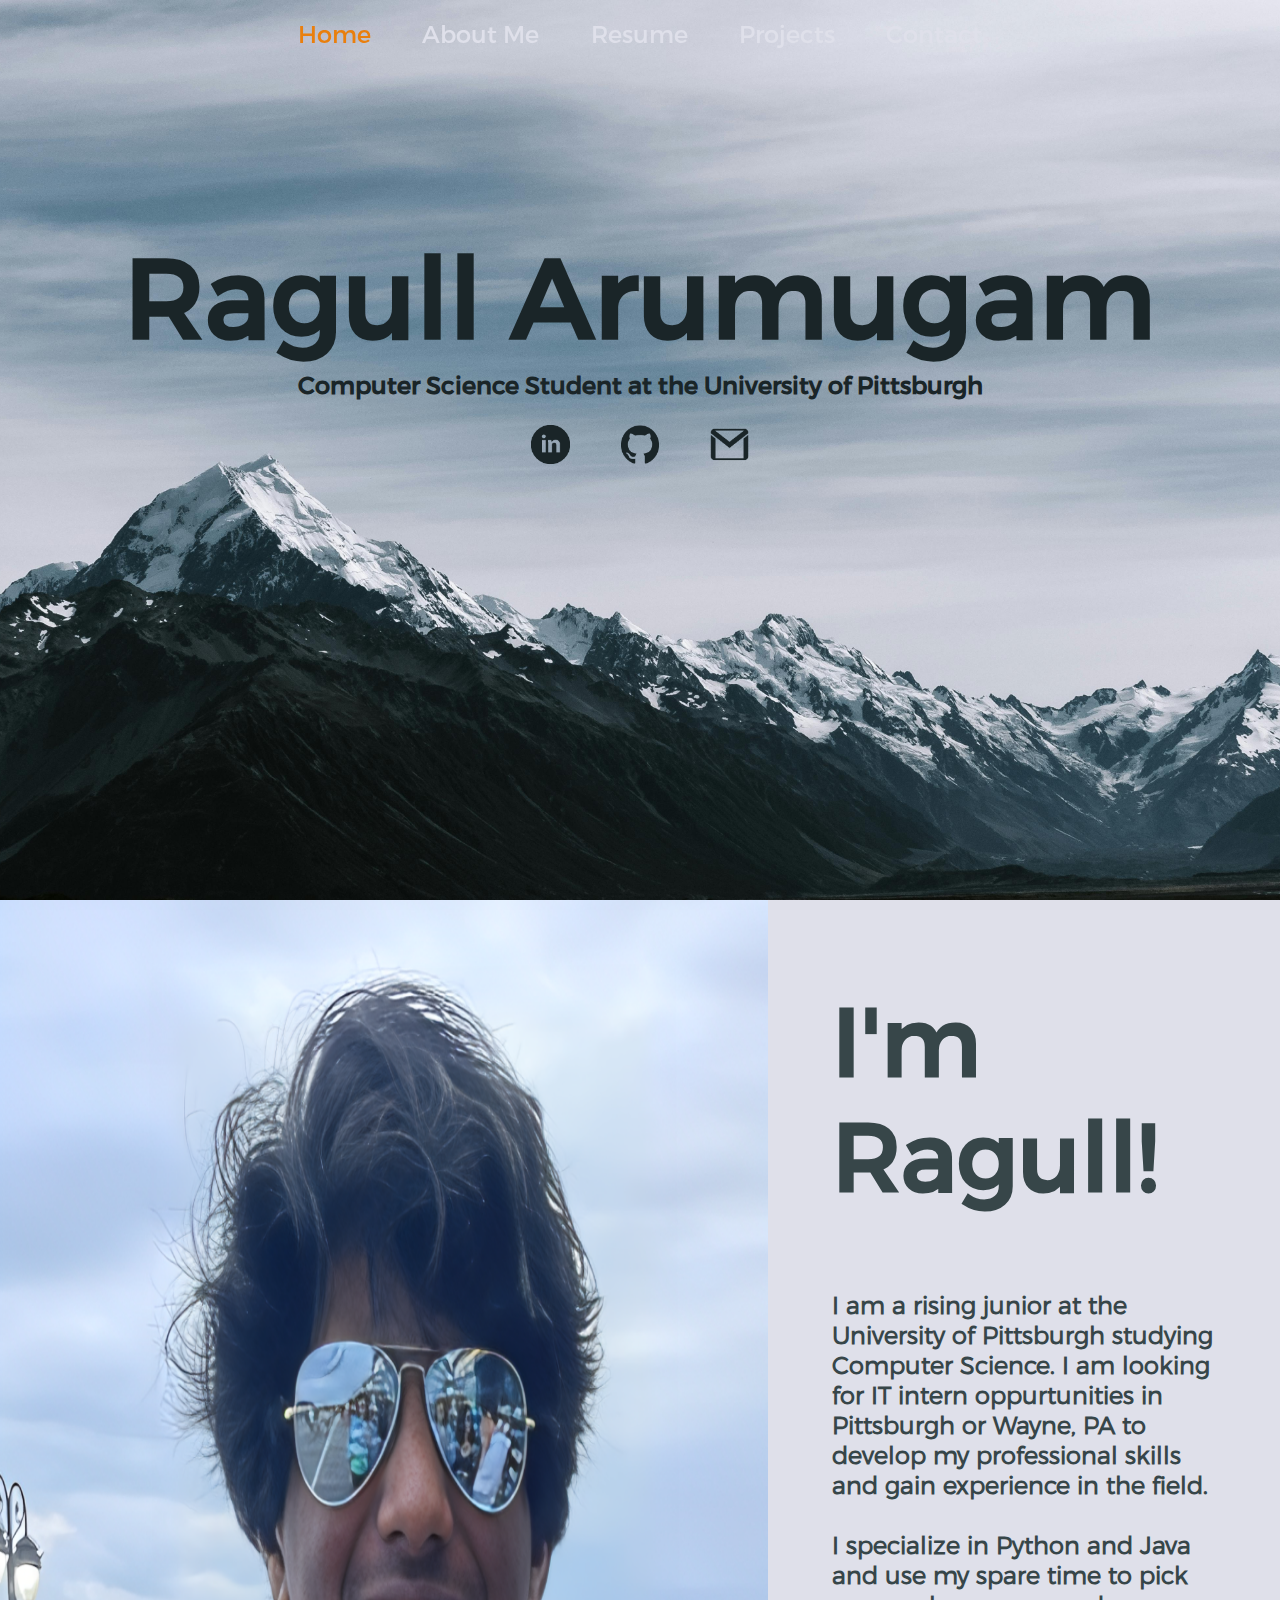
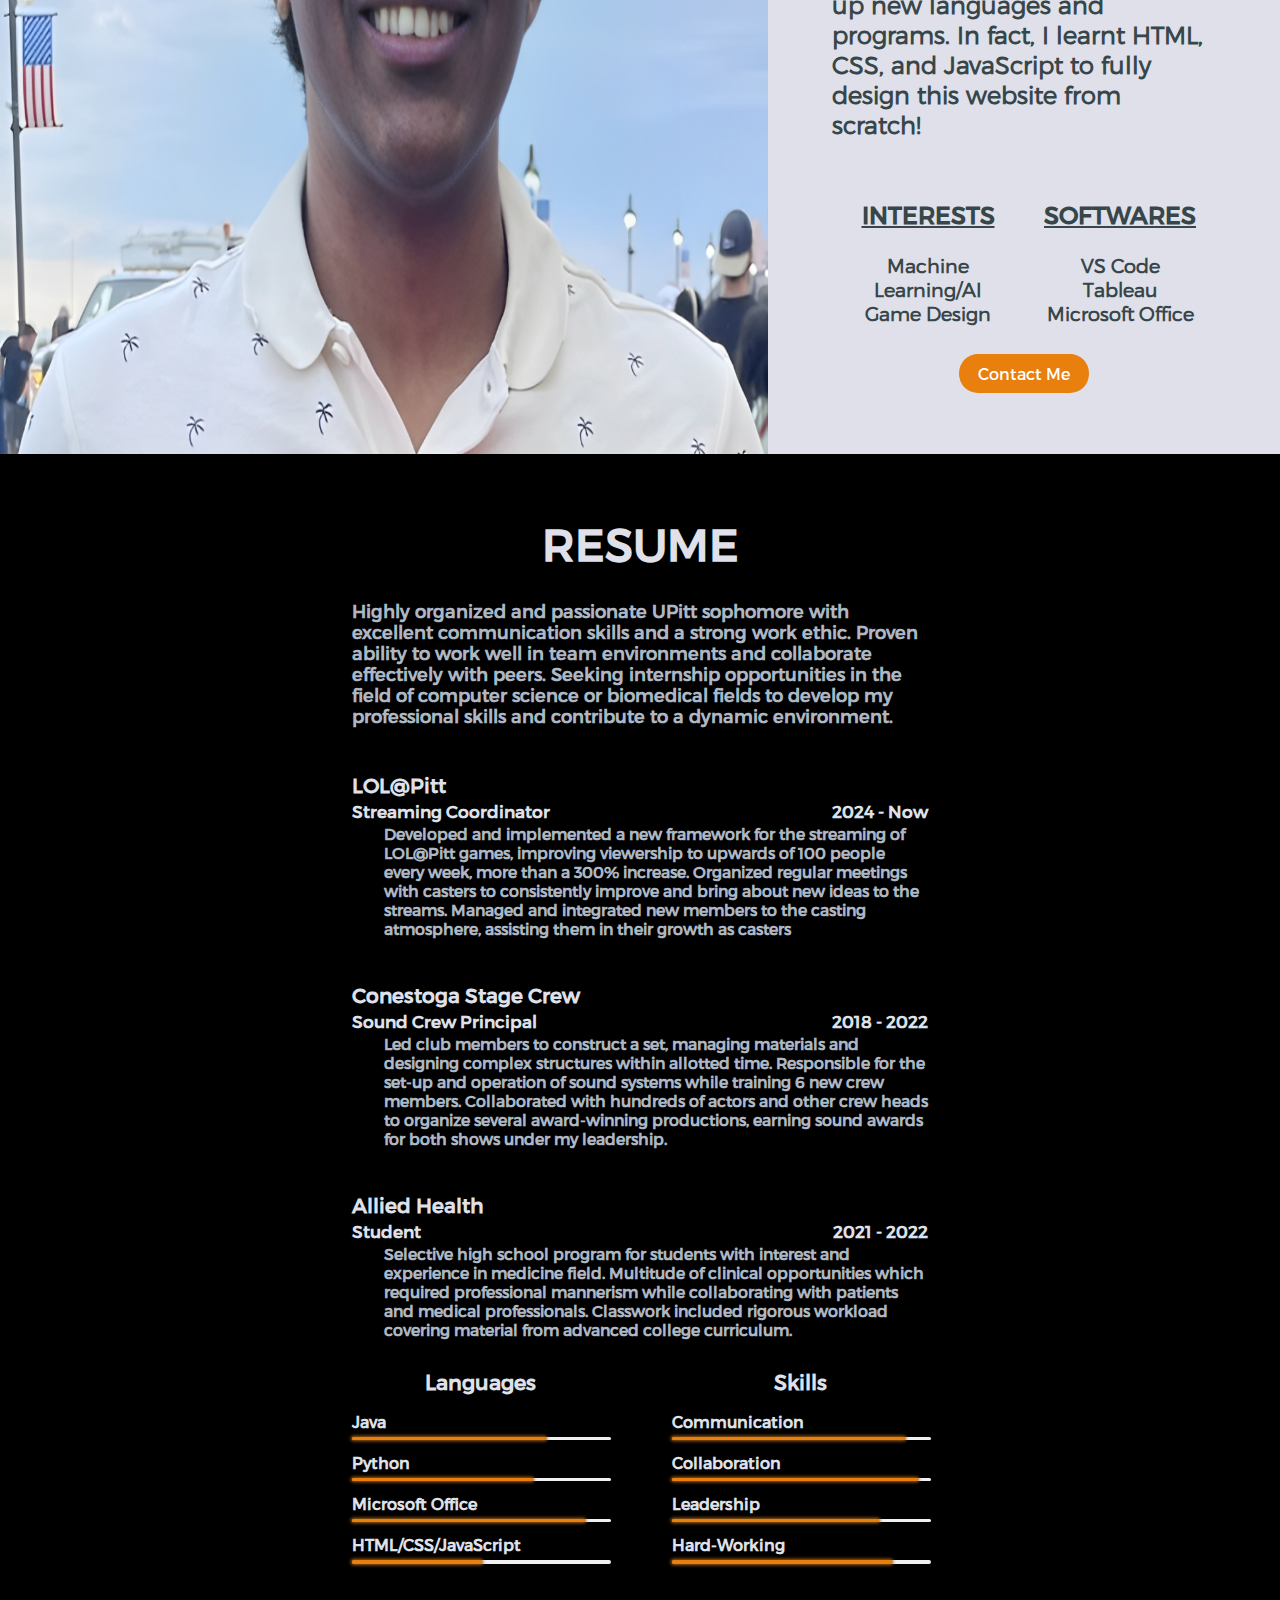
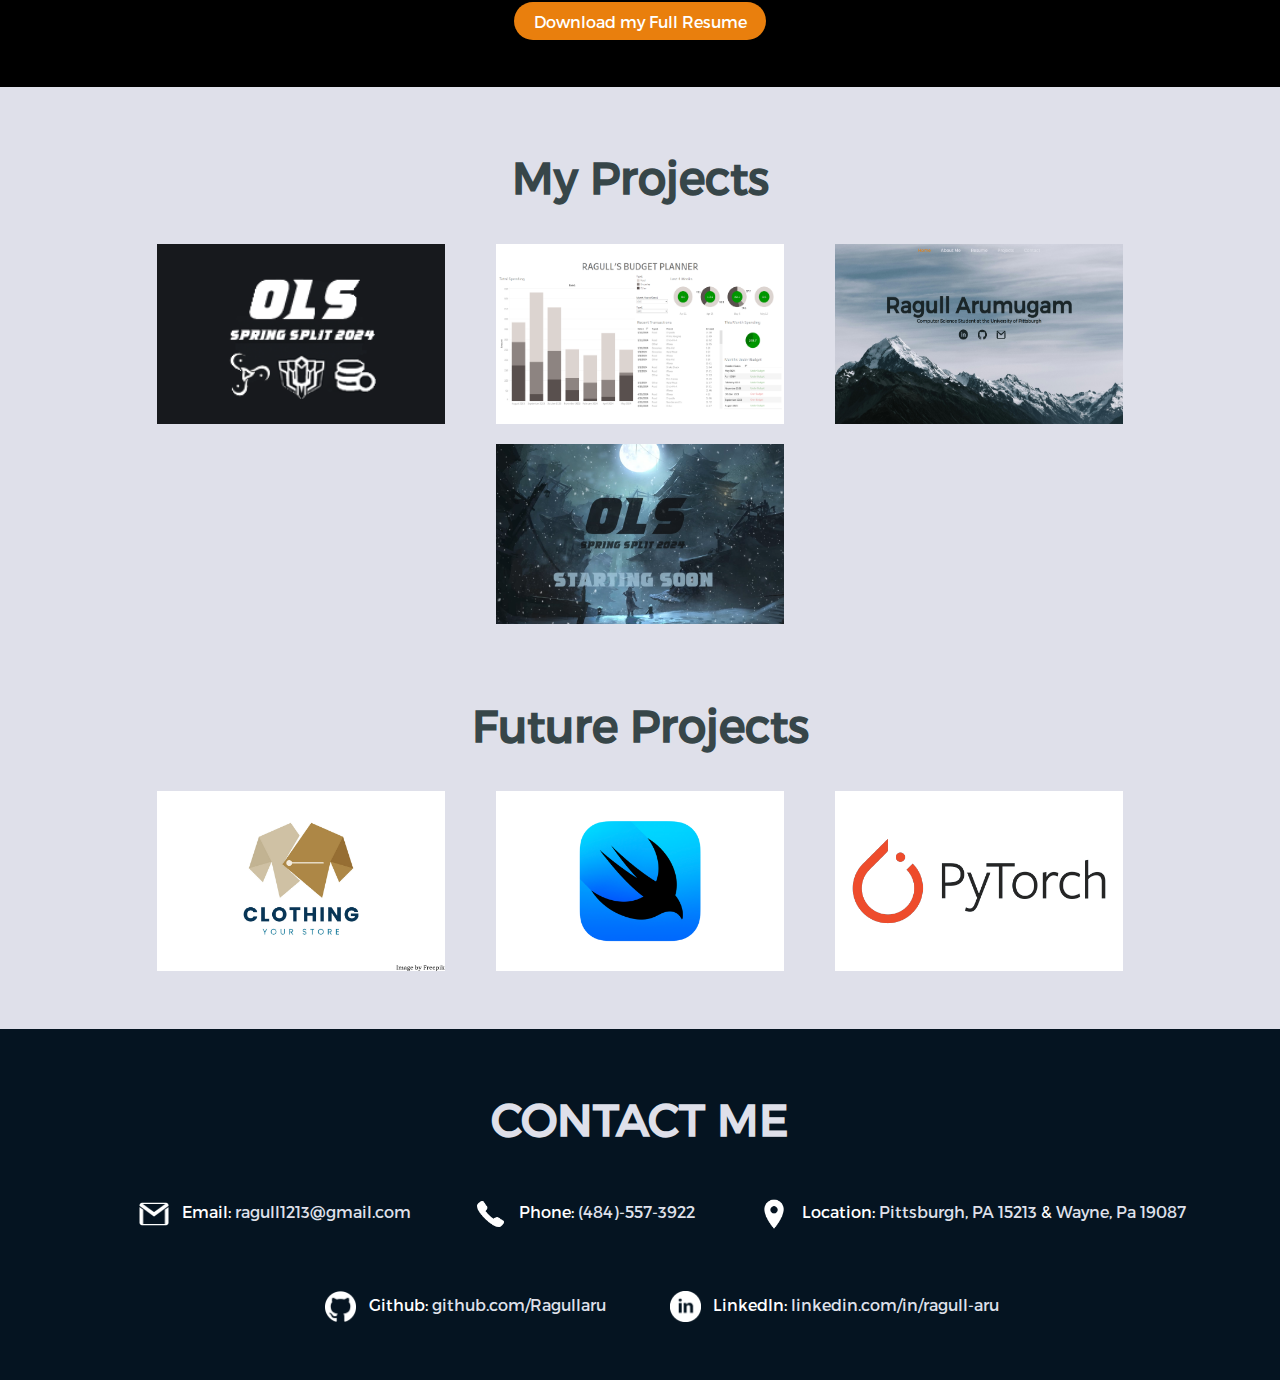
==== commit bbe9d653: "phonefinal" ====
--- a/index.html
+++ b/index.html
@@ -176,7 +176,7 @@
 				<a id="resumeButton" href="RagullArumugamResume.pdf" target="_blank" download>Download my Full Resume</a>
 			</div>
 
-
+			<div class="page-buffer" style="height: 2vh"></div>
 		</div>
 	</div>
 	
--- a/styles.css
+++ b/styles.css
@@ -222,7 +222,15 @@
 	}
 
 
-	
+	header{
+
+		font-size: 1.75em;
+	}
+	#navbar img{
+		height: 10vw;
+		width: 10vw;
+		padding: 1vw 5vw;
+	}
 	/* TITLE */
 	#home{
 		height: 100vh;
@@ -340,7 +348,7 @@
 		color: white;
 		border: none;
 		background-color: #e97f0d;
-		padding: .75vw 1.5vw;
+		padding: 1vw 1.75vw;
 		font-size: 1em;
 		border-radius: 1.5vw;
 		align-items: center;
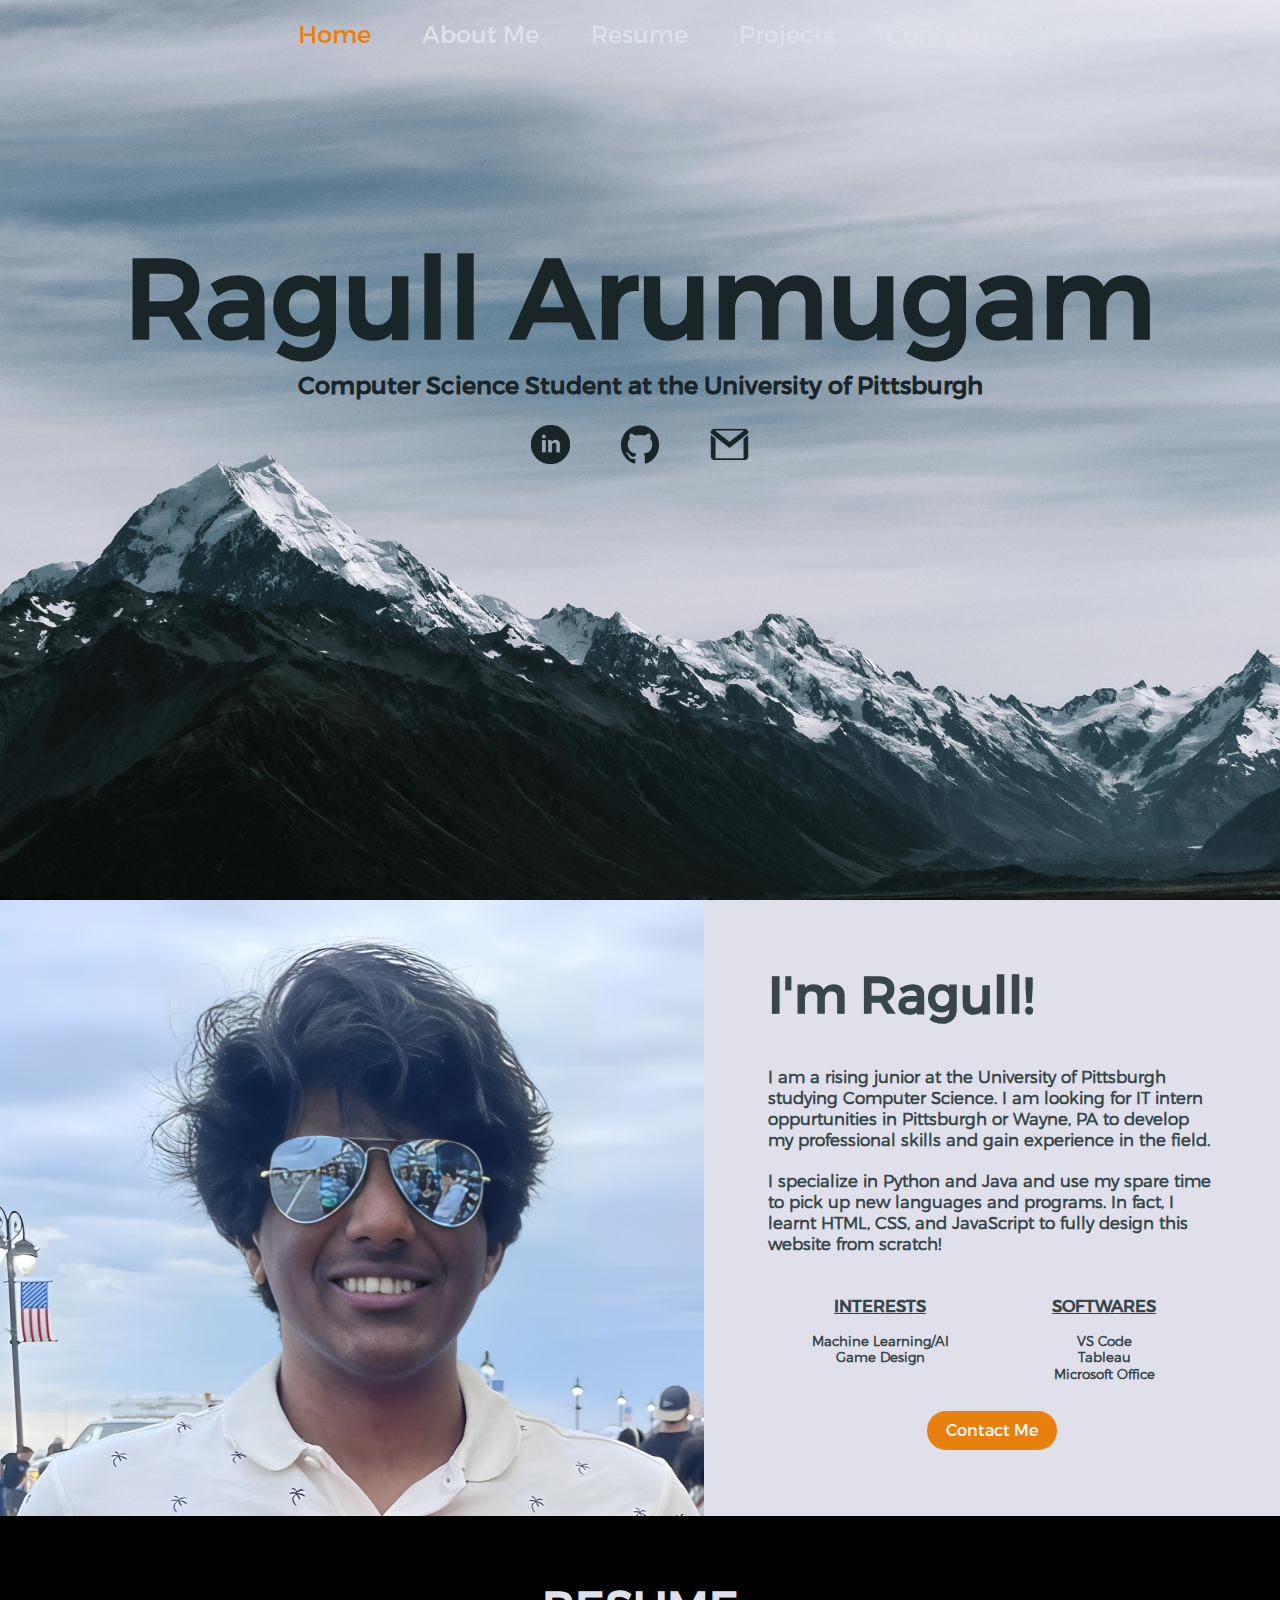
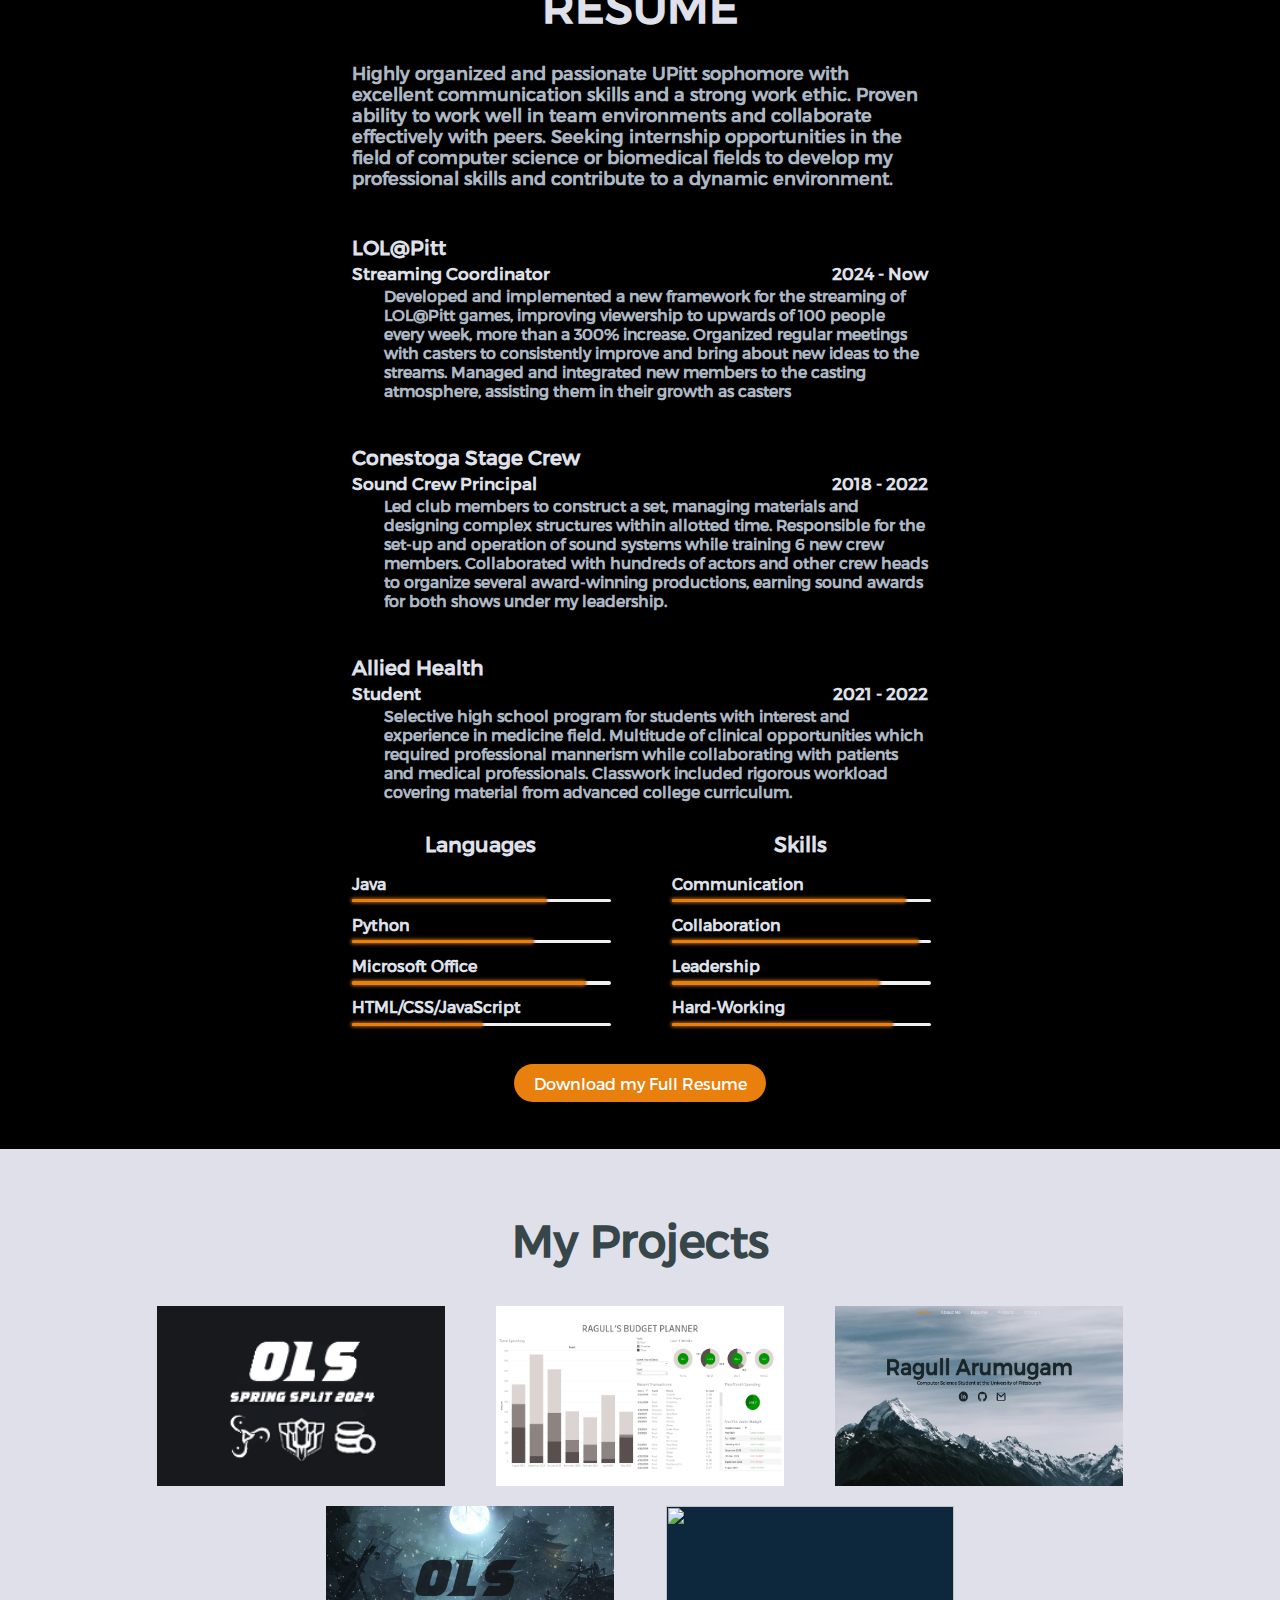
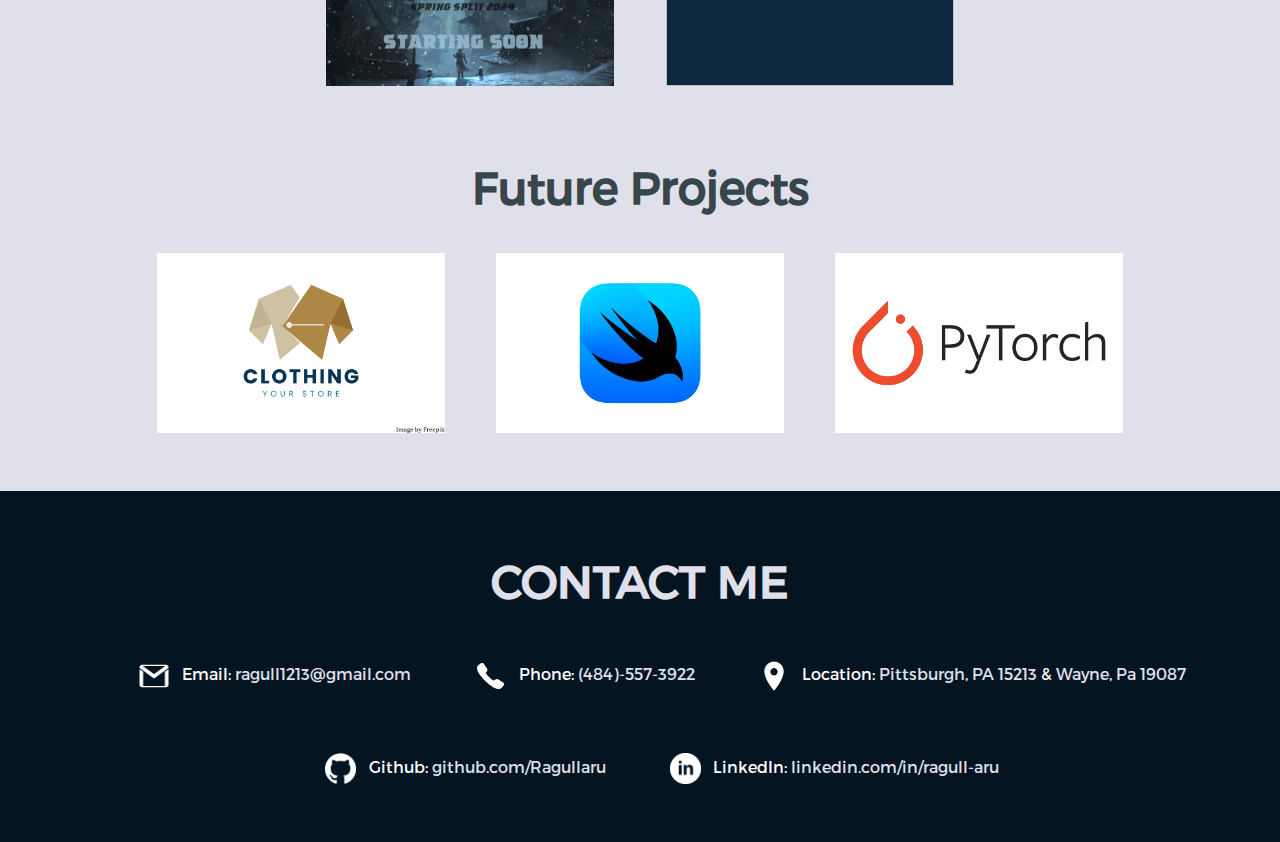
==== commit 85d7f864: "Add files via upload" ====
--- a/index.html
+++ b/index.html
@@ -1,342 +1,348 @@
-<!doctype html>
-<html>
-<head>
-    <meta charset="utf-8">
-	<meta name="viewport" content="width=device-width, initial-scale=1, maximum-scale=1">
-	<link rel="stylesheet" href="styles.css">
-	<title>RagullAru</title>
-
-</head>
-
-<body>
-
-	<header id="headerPane" class="backgroundhidden">
-			
-		<nav>
-			<ul>
-				<li><a href="#home" class="active">Home</a></li>
-				<li><a href="#about">About Me</a></li>
-				<li><a href="#resumeBlock">Resume</a></li>
-				<li><a href="#projects">Projects</a></li>
-				<li><a href="#contact">Contact</a></li>
-			</ul>
-		</nav>
-		
-	</header>
-
-	<div id="home" class="page">
-
-		<div class="page-buffer" style="height: 25vh"></div>
-		
-		<div class="title-card-container">
-
-				<h1 id="title">
-					Ragull Arumugam
-				</h1>
-				<h2 id="titleInfo">
-					Computer Science Student at the University of Pittsburgh
-				</h2>
-			<nav id="navbar">
-				<ul>
-					<li><a href="https://www.linkedin.com/in/ragull-aru/" target="_blank"><img src='Images/linkedin.png' 
-						onmouseover="this.src='Images/linkedin_hovered.png';" onmouseout="this.src='Images/linkedin.png';"></a></li>
-					<li><a href="https://github.com/Ragullaru" target="_blank"><img src='Images/github.png'
-						onmouseover="this.src='Images/github_hovered.png';" onmouseout="this.src='Images/github.png';"></a></li>
-					<li><a href="mailto:ragull1213@gmail.com" target="_blank"><img src='Images/gmail.png'
-						onmouseover="this.src='Images/gmail_hovered.png';" onmouseout="this.src='Images/gmail.png';"></a></li>
-				</ul>
-			</nav>
-
-		</div>
-	</div>
-
-	<div id="about" class="page">
-		<div id="aboutBlock">
-		
-			<section class="left l_about" id="left_section">
-				
-				<img id="pfp" src="Images/RagullPFP3 - Copy.png">
-
-			</section>
-			
-			<section class="right r_about" id="right_section">
-
-				<div style="margin: 2em;">
-					<h2 id="aboutTitle">I'm Ragull!</h2>
-					<h3 id="aboutText" style="font-family: Trueno_light;">
-						
-
-						I am a rising junior at the University of Pittsburgh studying Computer Science.
-						I am looking for IT intern oppurtunities in Pittsburgh or Wayne, PA to develop my professional skills and gain experience in the field.
-						<br><br>
-						I specialize in Python and Java and use my spare time to pick up new languages and programs.
-						In fact, I learnt HTML, CSS, and JavaScript to fully design this website from scratch!
-						
-						<br><br><br>
-
-						<section class="left l_about2">
-							<div style="text-decoration: underline; font-family: Trueno;">INTERESTS</div>
-							<div style="font-size: 0.8em;"><br>Machine Learning/AI<br>Game Design</div>
-						</section>
-						<section class="left r_about2">
-							<div style="text-decoration: underline; font-family: Trueno;">SOFTWARES</div>
-							<div style="font-size: 0.8em;"><br>VS Code<br>Tableau<br>Microsoft Office</div>
-						</section>
-
-					</h3>
-					<div class="buttonBlock">
-						<a id="resumeButton" href="#contact">Contact Me</a>
-					</div>
-				</div>
-
-			</section>
-
-		</div>
-	</div>
-
-	<div id="resumeBlock" class="page">
-		<div id="resume">
-
-			<h1 class="pageTitle" style="font-size: 5vh; text-align: center;">RESUME</h1>
-			<h2 class="resumeText" style="font-size: 2vh;">Highly organized and passionate UPitt sophomore with excellent communication skills and a strong work ethic. Proven ability to work well in team environments and collaborate effectively with peers. Seeking internship opportunities in the field of computer science or biomedical fields to develop my professional skills and contribute to a dynamic environment.
-
-			</h2>
-			<h1 class="pageTitle" style="font-size: 2.25vh;">
-
-				LOL@Pitt</h1>
-			<h1 class="pageTitle" style="font-size: 1.9vh; display: flex; justify-content: space-between; padding-top: 0px; line-height: 0px;">	
-				<div>Streaming Coordinator</div><div> 2024 - Now </div>
-			</h1>
-
-			<h2 class="resumeText" style="font-size: 1.75vh; padding-left: 5vw;">
-				Developed and implemented a new framework for the streaming of LOL@Pitt games, improving viewership to upwards of 100 people every week, more than a 300% increase. 
-				Organized regular meetings with casters to consistently improve and bring about new ideas to the streams.
-				Managed and integrated new members to the casting atmosphere, assisting them in their growth as casters
-			</h2>
-
-			<h1 class="pageTitle" style="font-size: 2.25vh;">
-
-				Conestoga Stage Crew</h1>
-			<h1 class="pageTitle" style="font-size: 1.9vh; display: flex; justify-content: space-between; padding-top: 0px; line-height: 0px;">	
-				<div>Sound Crew Principal</div><div> 2018 - 2022 </div>
-			</h1>
-
-			<h2 class="resumeText" style="font-size: 1.75vh; padding-left: 5vw;">
-				Led club members to construct a set, managing materials and designing complex structures within allotted time.
-				Responsible for the set-up and operation of sound systems while training 6 new crew members.
-				Collaborated with hundreds of actors and other crew heads to organize several award-winning productions, earning sound awards for both shows under my leadership.
-			</h2>
-
-			<h1 class="pageTitle" style="font-size: 2.25vh;">
-
-				Allied Health</h1>
-			<h1 class="pageTitle" style="font-size: 1.9vh; display: flex; justify-content: space-between; padding-top: 0px; line-height: 0px;">	
-				<div>Student</div><div> 2021 - 2022 </div>
-			</h1>
-
-			<h2 class="resumeText" style="font-size: 1.75vh; padding-left: 5vw;">
-				Selective high school program for students with interest and experience in medicine field.
-				Multitude of clinical opportunities which required professional mannerism while collaborating with patients and medical professionals.
-				Classwork included rigorous workload covering material from advanced college curriculum.
-			</h2>
-
-			<section class="left l_resume">
-
-				<h2 id="skillsTitle">Languages</h2>
-				<h3 id="skillsText">
-					Java
-					<div class="percent_bar">	<div class="percent_amt" style="width: 75%;"></div>		</div>
-					<br>Python
-					<div class="percent_bar">	<div class="percent_amt" style="width: 70%;"></div>		</div>
-					<br>Microsoft Office
-					<div class="percent_bar">	<div class="percent_amt" style="width: 90%;"></div> 	</div>
-					<br>HTML/CSS/JavaScript
-					<div class="percent_bar">	<div class="percent_amt" style="width: 50%;"></div> 	</div>
-				</h3>
-
-			</section>
-			
-			<section class="right r_resume">
-
-				<h2 id="skillsTitle">Skills</h2>
-				<h3 id="skillsText">
-					Communication
-					<div class="percent_bar">	<div class="percent_amt" style="width: 90%;"></div>		</div>
-					<br>Collaboration
-					<div class="percent_bar">	<div class="percent_amt" style="width: 95%;"></div>		</div>
-					<br>Leadership
-					<div class="percent_bar">	<div class="percent_amt" style="width: 80%;"></div> 	</div>
-					<br>Hard-Working
-					<div class="percent_bar">	<div class="percent_amt" style="width: 85%;"></div> 	</div>
-				</h3>
-
-			</section>
-
-			<div class="buttonBlock">
-				<a id="resumeButton" href="RagullArumugamResume.pdf" target="_blank" download>Download my Full Resume</a>
-			</div>
-
-			<div class="page-buffer" style="height: 2vh"></div>
-		</div>
-	</div>
-	
-	<div class="page" id="projects">
-
-		<h1 class="pageTitle" style="font-size: 5vh; 	text-align: center; color: #374649;">My Projects</h1>
-
-		<nav class="projectNav">
-			<ul>
-				<li><div class="projectBox">
-					<a href="https://youtu.be/_IQJWFUjayM"
-					target="_blank">
-					<img src="Images/HUD.png" class="projectImage">
-					<div class="overlay" style="font-size: 18px;">Modified pre-existing Heads Up Display (HUD) and used Riot Games API to design and build a custom overlay HUD
-						that provides for use in streams to provide a clearer display</div></a>
-				</div></li>
-				<li><div class="projectBox">
-					<a href="https://public.tableau.com/views/Costs_17147550358810/Planner?:language=en-US&publish=yes&:sid=&:display_count=n&:origin=viz_share_link"
-					target="_blank">
-					<img src="Images/Tableau.png" class="projectImage">
-					<div class="overlay">Tableau budget-management dashboard that analyzes and displays key insights on budgeted variances</div></a>
-				</div></li>
-
-				<li><div class="projectBox">
-					<a href="https://github.com/Ragullaru/Personal" target="_blank">
-					<img src="Images/Website.png" class="projectImage">
-					<div class="overlay">Backend code for this website which includes its HTML, CSS, and Javascript sections</div></a>
-				</div></li>
-				<li><div class="projectBox">
-					<a href="https://youtu.be/ja82kviqMpU"
-					target="_blank">
-					<img src="Images/Overlay.png" class="projectImage">
-					<div class="overlay">Developed a custom stream overlay for use in broadcasts along with a self-updating excel worksheet to display stats</div></a>
-				</div></li>
-
-			</ul>
-		</nav>
-
-		<h1 class="pageTitle" style="font-size: 5vh; 	text-align: center; color: #374649;">Future Projects</h1>
-
-		<nav class="projectNav">
-			<ul>
-				<li><div class="projectBox">
-					<img src="Images/Store.jpg" class="projectImage">
-					<div class="overlay">Develop the front and back-end of a website for professional use in my family business</div></a>
-				</div></li>
-
-				<li><div class="projectBox">
-					<img src="Images/Swift.png" class="projectImage">
-					<div class="overlay">Learn Swift and XCode to develop an IOS app that creates and reminds users of items on their schedule</div></a>
-				</div></li>
-
-				<li><div class="projectBox">
-					<img src="Images/Pytorch.png" class="projectImage">
-					<div class="overlay">Implement Pytorch to develop a predictive machine learning model</div></a>
-				</div></li>
-
-			</ul>
-		</nav>
-
-		<div class="page-buffer" style="height: 2.5vw"></div>
-	</div>
-
-<div class="page" id="contact">
-
-	<h1 class="pageTitle" style="font-size: 5vh; text-align: center;">CONTACT ME</h1>
-
-	<div class="contactText">
-
-		<ul>
-			<li><img class="contactImg" src='Images/gmail_white.png'>Email: 
-				<a href="mailto:ragull1213@gmail.com" target="_blank">ragull1213@gmail.com</a></li>
-			<li><img class="contactImg" src='Images/phone_white.png'>Phone:
-				<a href=tel: +1484-557-3922>(484)-557-3922</a></li>
-			<li><img class="contactImg" src='Images/location_white.png'>Location:
-				<a href="https://www.google.com/maps/place/Pittsburgh,+PA" target="_blank">Pittsburgh, PA 15213 </a> & 
-				<a href="https://www.google.com/maps/place/Wayne,+PA" target="_blank">Wayne, Pa 19087</a></li>
-		</ul>
-		<ul>
-			<li><img class="contactImg" src='Images/github_white.png'>Github:
-				<a href="https://github.com/Ragullaru" target="_blank">github.com/Ragullaru</a></li>
-			<li><img class="contactImg" src='Images/linkedin_white.png'>LinkedIn:
-				<a href="https://www.linkedin.com/in/ragull-aru/" target="_blank">linkedin.com/in/ragull-aru</a></li>
-		</ul>
-	</div>
-
-	<div class="page-buffer" style="height: 1.5vw"></div>
-
-</div>
-
-
-</body>
-
-
-<script>
-
-	window.addEventListener('scroll', function() {
-
-    	const header = document.getElementById('headerPane');
-        const pages = document.querySelectorAll('.page');
-        const scrollPos = window.scrollY;
-        const halfPageSize = window.innerHeight / 2;
-
-        pages.forEach(page => {
-            const top = page.offsetTop;
-            const height = page.offsetHeight;
-
-            if (scrollPos + halfPageSize >= top && scrollPos + halfPageSize < top + height) {
-                const id = page.getAttribute('id');
-                const correspondingLink = document.querySelector(`#headerPane nav ul li a[href="#${id}"]`);
-
-                if (correspondingLink) {
-                    document.querySelectorAll('#headerPane nav ul li a').forEach(link => {
-                        link.classList.remove('active');
-                    });
-                    correspondingLink.classList.add('active');
-                }
-            }
-
-            const firstPage = document.getElementById('home');
-            const firstPageSize = firstPage.offsetHeight * 0.2;
-			const secondPage = document.getElementById('aboutBlock');
-            const secondPageTop = secondPage.offsetTop;
-
-			if(scrollPos < secondPageTop){
-
-				if(scrollPos >= firstPageSize){
-					header.classList.add('hidden');
-				} else {
-					header.classList.remove('hidden');
-				}
-				header.classList.add('backgroundhidden');
-
-			} else {
-
-				header.classList.remove('backgroundhidden');
-				header.classList.remove('hidden');
-
-			}
-
-			const lastPage = document.getElementById('contact');
-            const lastPageTop = lastPage.offsetTop;
-			const lastPageSize = lastPage.offsetHeight;
-
-			if(scrollPos + window.innerHeight  >= lastPageTop+lastPageSize - 80){
-			
-				const correspondingLink = document.querySelector(`#headerPane nav ul li a[href="#contact"]`);
-			
-				if (correspondingLink) {
-                    document.querySelectorAll('#headerPane nav ul li a').forEach(link => {
-                        link.classList.remove('active');
-                    });
-                    correspondingLink.classList.add('active');
-                }
-			
-			}
-
-        });
-    });
-
-</script>
-
-</html>
+<!doctype html>
+<html>
+<head>
+    <meta charset="utf-8">
+	<meta name="viewport" content="width=device-width, initial-scale=1, maximum-scale=1">
+	<link rel="stylesheet" href="styles.css">
+	<title>RagullAru</title>
+
+</head>
+
+<body>
+
+	<header id="headerPane" class="backgroundhidden">
+			
+		<nav>
+			<ul>
+				<li><a href="#home" class="active">Home</a></li>
+				<li><a href="#about">About Me</a></li>
+				<li><a href="#resumeBlock">Resume</a></li>
+				<li><a href="#projects">Projects</a></li>
+				<li><a href="#contact">Contact</a></li>
+			</ul>
+		</nav>
+		
+	</header>
+
+	<div id="home" class="page">
+
+		<div class="page-buffer" style="height: 25vh"></div>
+		
+		<div class="title-card-container">
+
+				<h1 id="title">
+					Ragull Arumugam
+				</h1>
+				<h2 id="titleInfo">
+					Computer Science Student at the University of Pittsburgh
+				</h2>
+			<nav id="navbar">
+				<ul>
+					<li><a href="https://www.linkedin.com/in/ragull-aru/" target="_blank"><img src='Images/linkedin.png' 
+						onmouseover="this.src='Images/linkedin_hovered.png';" onmouseout="this.src='Images/linkedin.png';"></a></li>
+					<li><a href="https://github.com/Ragullaru" target="_blank"><img src='Images/github.png'
+						onmouseover="this.src='Images/github_hovered.png';" onmouseout="this.src='Images/github.png';"></a></li>
+					<li><a href="mailto:ragull1213@gmail.com" target="_blank"><img src='Images/gmail.png'
+						onmouseover="this.src='Images/gmail_hovered.png';" onmouseout="this.src='Images/gmail.png';"></a></li>
+				</ul>
+			</nav>
+
+		</div>
+	</div>
+
+	<div id="about" class="page">
+		<div id="aboutBlock">
+		
+			<section class="left l_about" id="left_section">
+				
+				<img id="pfp" src="Images/RagullPFP3 - Copy.png">
+
+			</section>
+			
+			<section class="right r_about" id="right_section">
+
+				<div style="margin: 2em;">
+					<h2 id="aboutTitle">I'm Ragull!</h2>
+					<h3 id="aboutText" style="font-family: Trueno_light;">
+						
+
+						I am a rising junior at the University of Pittsburgh studying Computer Science.
+						I am looking for IT intern oppurtunities in Pittsburgh or Wayne, PA to develop my professional skills and gain experience in the field.
+						<br><br>
+						I specialize in Python and Java and use my spare time to pick up new languages and programs.
+						In fact, I learnt HTML, CSS, and JavaScript to fully design this website from scratch!
+						
+						<br><br><br>
+
+						<section class="left l_about2">
+							<div style="text-decoration: underline; font-family: Trueno;">INTERESTS</div>
+							<div style="font-size: 0.8em;"><br>Machine Learning/AI<br>Game Design</div>
+						</section>
+						<section class="left r_about2">
+							<div style="text-decoration: underline; font-family: Trueno;">SOFTWARES</div>
+							<div style="font-size: 0.8em;"><br>VS Code<br>Tableau<br>Microsoft Office</div>
+						</section>
+
+					</h3>
+					<div class="buttonBlock">
+						<a id="resumeButton" href="#contact">Contact Me</a>
+					</div>
+				</div>
+
+			</section>
+
+		</div>
+	</div>
+
+	<div id="resumeBlock" class="page">
+		<div id="resume">
+
+			<h1 class="pageTitle" style="font-size: 5vh; text-align: center;">RESUME</h1>
+			<h2 class="resumeText" style="font-size: 2vh;">Highly organized and passionate UPitt sophomore with excellent communication skills and a strong work ethic. Proven ability to work well in team environments and collaborate effectively with peers. Seeking internship opportunities in the field of computer science or biomedical fields to develop my professional skills and contribute to a dynamic environment.
+
+			</h2>
+			<h1 class="pageTitle" style="font-size: 2.25vh;">
+
+				LOL@Pitt</h1>
+			<h1 class="pageTitle" style="font-size: 1.9vh; display: flex; justify-content: space-between; padding-top: 0px; line-height: 0px;">	
+				<div>Streaming Coordinator</div><div> 2024 - Now </div>
+			</h1>
+
+			<h2 class="resumeText" style="font-size: 1.75vh; padding-left: 5vw;">
+				Developed and implemented a new framework for the streaming of LOL@Pitt games, improving viewership to upwards of 100 people every week, more than a 300% increase. 
+				Organized regular meetings with casters to consistently improve and bring about new ideas to the streams.
+				Managed and integrated new members to the casting atmosphere, assisting them in their growth as casters
+			</h2>
+
+			<h1 class="pageTitle" style="font-size: 2.25vh;">
+
+				Conestoga Stage Crew</h1>
+			<h1 class="pageTitle" style="font-size: 1.9vh; display: flex; justify-content: space-between; padding-top: 0px; line-height: 0px;">	
+				<div>Sound Crew Principal</div><div> 2018 - 2022 </div>
+			</h1>
+
+			<h2 class="resumeText" style="font-size: 1.75vh; padding-left: 5vw;">
+				Led club members to construct a set, managing materials and designing complex structures within allotted time.
+				Responsible for the set-up and operation of sound systems while training 6 new crew members.
+				Collaborated with hundreds of actors and other crew heads to organize several award-winning productions, earning sound awards for both shows under my leadership.
+			</h2>
+
+			<h1 class="pageTitle" style="font-size: 2.25vh;">
+
+				Allied Health</h1>
+			<h1 class="pageTitle" style="font-size: 1.9vh; display: flex; justify-content: space-between; padding-top: 0px; line-height: 0px;">	
+				<div>Student</div><div> 2021 - 2022 </div>
+			</h1>
+
+			<h2 class="resumeText" style="font-size: 1.75vh; padding-left: 5vw;">
+				Selective high school program for students with interest and experience in medicine field.
+				Multitude of clinical opportunities which required professional mannerism while collaborating with patients and medical professionals.
+				Classwork included rigorous workload covering material from advanced college curriculum.
+			</h2>
+
+			<section class="left l_resume">
+
+				<h2 id="skillsTitle">Languages</h2>
+				<h3 id="skillsText">
+					Java
+					<div class="percent_bar">	<div class="percent_amt" style="width: 75%;"></div>		</div>
+					<br>Python
+					<div class="percent_bar">	<div class="percent_amt" style="width: 70%;"></div>		</div>
+					<br>Microsoft Office
+					<div class="percent_bar">	<div class="percent_amt" style="width: 90%;"></div> 	</div>
+					<br>HTML/CSS/JavaScript
+					<div class="percent_bar">	<div class="percent_amt" style="width: 50%;"></div> 	</div>
+				</h3>
+
+			</section>
+			
+			<section class="right r_resume">
+
+				<h2 id="skillsTitle">Skills</h2>
+				<h3 id="skillsText">
+					Communication
+					<div class="percent_bar">	<div class="percent_amt" style="width: 90%;"></div>		</div>
+					<br>Collaboration
+					<div class="percent_bar">	<div class="percent_amt" style="width: 95%;"></div>		</div>
+					<br>Leadership
+					<div class="percent_bar">	<div class="percent_amt" style="width: 80%;"></div> 	</div>
+					<br>Hard-Working
+					<div class="percent_bar">	<div class="percent_amt" style="width: 85%;"></div> 	</div>
+				</h3>
+
+			</section>
+
+			<div class="buttonBlock">
+				<a id="resumeButton" href="RagullArumugamResume.pdf" target="_blank" download>Download my Full Resume</a>
+			</div>
+
+			<div class="page-buffer" style="height: 2vh"></div>
+		</div>
+	</div>
+	
+	<div class="page" id="projects">
+
+		<h1 class="pageTitle" style="font-size: 5vh; 	text-align: center; color: #374649;">My Projects</h1>
+
+		<nav class="projectNav">
+			<ul>
+				<li><div class="projectBox">
+					<a href="https://youtu.be/_IQJWFUjayM"
+					target="_blank">
+					<img src="Images/HUD.png" class="projectImage">
+					<div class="overlay" style="font-size: 18px;">Modified pre-existing Heads Up Display (HUD) and used Riot Games API to design and build a custom overlay HUD
+						that provides for use in streams to provide a clearer display</div></a>
+				</div></li>
+				<li><div class="projectBox">
+					<a href="https://public.tableau.com/views/Costs_17147550358810/Planner?:language=en-US&publish=yes&:sid=&:display_count=n&:origin=viz_share_link"
+					target="_blank">
+					<img src="Images/Tableau.png" class="projectImage">
+					<div class="overlay">Tableau budget-management dashboard that analyzes and displays key insights on budgeted variances</div></a>
+				</div></li>
+
+				<li><div class="projectBox">
+					<a href="https://github.com/Ragullaru/Personal" target="_blank">
+					<img src="Images/Website.png" class="projectImage">
+					<div class="overlay">Backend code for this website which includes its HTML, CSS, and Javascript sections</div></a>
+				</div></li>
+				<li><div class="projectBox">
+					<a href="https://youtu.be/ja82kviqMpU"
+					target="_blank">
+					<img src="Images/Overlay.png" class="projectImage">
+					<div class="overlay">Developed a custom stream overlay for use in broadcasts along with a self-updating excel worksheet to display stats</div></a>
+				</div></li>
+				<li><div class="projectBox">
+					<a href="https://webplayer.vercel.app/"
+					target="_blank">
+					<img src="Images/welcome1.png" class="projectImage">
+					<div class="overlay">Developed a fully functional web player capable of playing, queuing, and shuffling music from CDs and folders.</div></a>
+				</div></li>
+
+			</ul>
+		</nav>
+
+		<h1 class="pageTitle" style="font-size: 5vh; 	text-align: center; color: #374649;">Future Projects</h1>
+
+		<nav class="projectNav">
+			<ul>
+				<li><div class="projectBox">
+					<img src="Images/Store.jpg" class="projectImage">
+					<div class="overlay">Develop the front and back-end of a website for professional use in my family business</div></a>
+				</div></li>
+
+				<li><div class="projectBox">
+					<img src="Images/Swift.png" class="projectImage">
+					<div class="overlay">Learn Swift and XCode to develop an IOS app that creates and reminds users of items on their schedule</div></a>
+				</div></li>
+
+				<li><div class="projectBox">
+					<img src="Images/Pytorch.png" class="projectImage">
+					<div class="overlay">Implement Pytorch to develop a predictive machine learning model</div></a>
+				</div></li>
+
+			</ul>
+		</nav>
+
+		<div class="page-buffer" style="height: 2.5vw"></div>
+	</div>
+
+<div class="page" id="contact">
+
+	<h1 class="pageTitle" style="font-size: 5vh; text-align: center;">CONTACT ME</h1>
+
+	<div class="contactText">
+
+		<ul>
+			<li><img class="contactImg" src='Images/gmail_white.png'>Email: 
+				<a href="mailto:ragull1213@gmail.com" target="_blank">ragull1213@gmail.com</a></li>
+			<li><img class="contactImg" src='Images/phone_white.png'>Phone:
+				<a href=tel: +1484-557-3922>(484)-557-3922</a></li>
+			<li><img class="contactImg" src='Images/location_white.png'>Location:
+				<a href="https://www.google.com/maps/place/Pittsburgh,+PA" target="_blank">Pittsburgh, PA 15213 </a> & 
+				<a href="https://www.google.com/maps/place/Wayne,+PA" target="_blank">Wayne, Pa 19087</a></li>
+		</ul>
+		<ul>
+			<li><img class="contactImg" src='Images/github_white.png'>Github:
+				<a href="https://github.com/Ragullaru" target="_blank">github.com/Ragullaru</a></li>
+			<li><img class="contactImg" src='Images/linkedin_white.png'>LinkedIn:
+				<a href="https://www.linkedin.com/in/ragull-aru/" target="_blank">linkedin.com/in/ragull-aru</a></li>
+		</ul>
+	</div>
+
+	<div class="page-buffer" style="height: 1.5vw"></div>
+
+</div>
+
+
+</body>
+
+
+<script>
+
+	window.addEventListener('scroll', function() {
+
+    	const header = document.getElementById('headerPane');
+        const pages = document.querySelectorAll('.page');
+        const scrollPos = window.scrollY;
+        const halfPageSize = window.innerHeight / 2;
+
+        pages.forEach(page => {
+            const top = page.offsetTop;
+            const height = page.offsetHeight;
+
+            if (scrollPos + halfPageSize >= top && scrollPos + halfPageSize < top + height) {
+                const id = page.getAttribute('id');
+                const correspondingLink = document.querySelector(`#headerPane nav ul li a[href="#${id}"]`);
+
+                if (correspondingLink) {
+                    document.querySelectorAll('#headerPane nav ul li a').forEach(link => {
+                        link.classList.remove('active');
+                    });
+                    correspondingLink.classList.add('active');
+                }
+            }
+
+            const firstPage = document.getElementById('home');
+            const firstPageSize = firstPage.offsetHeight * 0.2;
+			const secondPage = document.getElementById('aboutBlock');
+            const secondPageTop = secondPage.offsetTop;
+
+			if(scrollPos < secondPageTop){
+
+				if(scrollPos >= firstPageSize){
+					header.classList.add('hidden');
+				} else {
+					header.classList.remove('hidden');
+				}
+				header.classList.add('backgroundhidden');
+
+			} else {
+
+				header.classList.remove('backgroundhidden');
+				header.classList.remove('hidden');
+
+			}
+
+			const lastPage = document.getElementById('contact');
+            const lastPageTop = lastPage.offsetTop;
+			const lastPageSize = lastPage.offsetHeight;
+
+			if(scrollPos + window.innerHeight  >= lastPageTop+lastPageSize - 80){
+			
+				const correspondingLink = document.querySelector(`#headerPane nav ul li a[href="#contact"]`);
+			
+				if (correspondingLink) {
+                    document.querySelectorAll('#headerPane nav ul li a').forEach(link => {
+                        link.classList.remove('active');
+                    });
+                    correspondingLink.classList.add('active');
+                }
+			
+			}
+
+        });
+    });
+
+</script>
+
+</html>
--- a/styles.css
+++ b/styles.css
@@ -1,4 +1,30 @@
 @charset "UTF-8";
+
+@font-face {
+	font-family: Trueno;
+	src: url(Fonts/Trueno-wml2.otf);
+}
+@font-face {
+	font-family: Trueno_light;
+	src: url(Fonts/TruenoLight-E2pg.otf);
+}
+/* LINKS */
+a{
+	color: #dfe0ea;
+}
+a:link {
+	text-decoration: none;
+}
+a:visited {
+	text-decoration: none;
+}
+a:hover {
+	color: #e97f0d;
+	text-decoration: none;
+}
+a:active {
+	text-decoration: none;
+}
 
 html{
 	scroll-behavior: smooth;
@@ -8,102 +34,6 @@
 	font-size: 100%;
 	height: 100%;
 	font-family: Trueno;
-}
-
-/* LINKS */
-a{
-	color: #dfe0ea;
-}
-a:link {
-	text-decoration: none;
-}
-a:visited {
-	text-decoration: none;
-}
-a:hover {
-	color: #e97f0d;
-	text-decoration: none;
-}
-a:active {
-	text-decoration: none;
-}
-
-@font-face {
-	font-family: Trueno;
-	src: url(Fonts/Trueno-wml2.otf);
-}
-@font-face {
-	font-family: Trueno_light;
-	src: url(Fonts/TruenoLight-E2pg.otf);
-}
-
-
-
-
-
-.left {
-	float: left;
-}
-.right {
-	float: right;
-}
-.l_about{
-	width: 60%;
-	height: 100%;
-	line-height: 0;
-}
-.r_about{
-	width: 40%;
-	height: 100%;
-	line-height: 1.25;
-}
-.l_about2{
-	width: 50%;
-	height: 100%;
-	text-align: center;
-}
-.r_about2{
-	width: 50%;
-	height: 100%;
-	text-align: center;
-}
-.l_resume{
-	width: 50%;
-	height: 100%;
-}
-.r_resume{
-	width: 50%;
-	height: 100%;
-}
-
-
-/* TEXT */
-.h1 .h2 .h3 .h4 .h5{
-	color: black;
-}
-#title{
-	text-align: center;
-	font-size: 7em;
-	margin: 0;
-	padding: 0;
-	/* line-height: 0; */
-}
-#titleInfo{
-	text-align: center;
-	font-size: 1.5em;
-	margin: 0;
-	padding: 0;
-	/* line-height: 0; */
-	padding-top: .8vw;
-}
-#aboutTitle{
-	font-size: 6em;
-	line-height: 1.2;
-	padding-left: 2.5vw;
-}
-#aboutText{
-	font-size: 1.5em;
-	padding: 0 2.5vw;
 }
 
 /* HEADER */
@@ -127,7 +57,6 @@
 	height: 3vw;
 	width: 3vw;
 }
-
 ul{ 
 	display: flex;
 	justify-content: center;
@@ -140,7 +69,133 @@
 	padding: .8vw 2vw;
 }
 
-
+/* PAGES */
+#home{
+	height: 100vh;
+	background-image: url('Images/background.jpg');
+	background-position: center;
+	background-repeat: no-repeat;
+	background-size: cover;
+	position: relative;
+	color: #1a2528;
+}
+.title-card-container{
+	position: absolute;
+	width: 100%;
+}
+#aboutBlock{
+	width: 100%;
+	background-color: #dfe0ea;
+	color: #374649;
+	align-items: center;
+	justify-content: center;
+}
+#pfp{
+	height: 100%;
+	width: 100%;
+}
+#resumeBlock{
+	width: 100%;
+	background-color: #000000;
+	color: #dfe0ea;
+	display: flex;
+	align-items: center;
+	justify-content: center;
+}
+#resume{
+	overflow: hidden;
+}
+#projects{
+	background-color: #dfe0ea;
+	overflow: hidden;
+}
+#contact{
+	background-color: rgb(5, 20, 33);
+	overflow: hidden;
+}
+
+/* LAYOUT */
+.left {
+	float: left;
+}
+.right {
+	float: right;
+}
+.l_about2{
+	width: 50%;
+	height: 100%;
+	text-align: center;
+}
+.r_about2{
+	width: 50%;
+	height: 100%;
+	text-align: center;
+}
+.l_resume{
+	width: 50%;
+	height: 100%;
+}
+.r_resume{
+	width: 50%;
+	height: 100%;
+}
+
+/* TEXT */
+.h1 .h2 .h3 .h4 .h5{
+	color: black;
+}
+#title{
+	text-align: center;
+	font-size: 7em;
+	margin: 0;
+	padding: 0;
+}
+#titleInfo{
+	text-align: center;
+	font-size: 1.5em;
+	margin: 0;
+	padding: 0;
+	padding-top: .8vw;
+}
+#aboutTitle{
+	line-height: 1.2;
+	padding-left: 2.5vw;
+}
+#aboutText{
+	padding: 0 2.5vw;
+}
+.pageTitle{
+	padding-top: 2.5vw;
+	padding-left: 2.5vw;
+	padding-right: 2.5vw;
+	color: #dfe0ea;
+}
+.resumeText{
+	padding-left: 2.5vw;
+	padding-right: 2.5vw;
+	color: #adb7c4;
+}
+#skillsTitle{
+	font-size: 1.3em;
+	text-align: center;
+}
+#skillsText{
+	font-size: 1em;
+	padding-left: 2.5vw;
+}
+.contactText{
+	font-size: 1em;
+	padding-left: 2.5vw;
+	color: white;
+}
+.contactText img{
+	height: 2.4vw;
+	width: 2.4vw;
+	vertical-align: middle;
+	padding: 1vw;
+}
+
+/* MISC */
 .projectBox {
 	position: relative;
 
@@ -154,18 +209,16 @@
 	width: 16vw;
 	background-color: rgb(13, 39, 61);
 
-  }
-  
+}
 .projectImage {
 	width: 100%;
 	height: 100%;
 }
-  
 .overlay {
 	position: absolute;
 	bottom: 0;
 	background: rgb(0, 0, 0);
-	background: rgba(0, 0, 0, 0.5); /* Black see-through */
+	background: rgba(0, 0, 0, 0.5);
 	color: #f1f1f1;
 	width: 100%;
 	height: 100%;
@@ -180,30 +233,52 @@
 	box-sizing: border-box;
 	
 }
-  
 .projectBox:hover .overlay {
 	opacity: 1;
-  }
-
+}
 .active {
 	color: #e97f0d;
 }
-
-
-
-
-
-
-
-
-
-
-
-
-
-
-@media only screen and (max-width: 600px) {
-    /* Your CSS rules for mobile phones */
+.percent_bar {
+	position: relative;
+	top: .5vw;
+	width: 90%;
+	height: .25vw;
+	border-radius: .5vw;
+	background-color: #f0f0f0;
+}
+.percent_amt {
+	position: absolute;
+	left: 0;
+	height: 100%;
+	border-radius: .5vw;
+	text-align: right;
+	font-size: 1.75vh;
+	box-shadow: 0 0 .25vw .1vw #9d5910;
+	background-color: #e97f0d;
+}
+.buttonBlock{
+	width: 100%;
+	height: 7.5vw;
+	display: flex;
+	align-items: center;
+	justify-content: center;
+}
+#resumeButton{
+	color: white;
+	border: none;
+	background-color: #e97f0d;
+	font-size: 1em;
+	border-radius: 1.5vw;
+	align-items: center;
+}
+#resumeButton:hover{
+	color: white;
+	text-shadow: 0 0 .5vw #dfe0ea;
+}
+
+
+@media only screen and (max-width: 915px) {
 
 	body{font-size: 50%;}
 
@@ -212,7 +287,6 @@
 		float: none;
 		width: 100%;
 
-
 	}
 	#right_section{
 
@@ -221,314 +295,63 @@
 
 	}
 
+	#aboutTitle{
+		font-size: 6em;
+	}
+	#aboutText{
+		font-size: 1.5em;
+	}
 
 	header{
 
 		font-size: 1.75em;
 	}
 	#navbar img{
-		height: 10vw;
-		width: 10vw;
-		padding: 1vw 5vw;
-	}
-	/* TITLE */
-	#home{
-		height: 100vh;
-		/* max-height: 100vw; */
-		background-image: url('Images/background.jpg');
-		background-position: center;
-		background-repeat: no-repeat;
-		background-size: cover;
-		position: relative;
-		color: #1a2528;
-	}
-	.page-buffer{
-		height: 25vh;
-	}
-	.title-card-container{
-		position: absolute;
-		width: 100%;
-	}
-
-	/* ABOUT */
+		height: 6vw;
+		width: 6vw;
+	}
+
 	#aboutBlock{
-		width: 100%;
-		background-color: #dfe0ea;
-		color: #374649;
-		align-items: center;
-		justify-content: center;
 		overflow: hidden;
-
 	}
 
 	#about{
-		/* display: flex; */
-		
-	}
-	#pfp{
-		height: 100%;
-		width: 100%;
-	}
-
-	/* RESUME */
-	#resumeBlock{
-		
-		width: 100%;
-		background-color: #000000;
-		color: #dfe0ea;
 		display: flex;
-		align-items: center;
-		justify-content: center;
 	}
 	#resume{
 		width: 90%;
-		overflow: hidden;
-	}
-	.pageTitle{
-		/* font-size: 5em; */
-		padding-top: 2.5vw;
-		padding-left: 2.5vw;
-		padding-right: 2.5vw;
-		color: #dfe0ea;
-	}
-	.resumeText{
-		padding-left: 2.5vw;
-		padding-right: 2.5vw;
-		color: #adb7c4;
-	}
-	#skillsTitle{
-		font-size: 1.3em;
-		text-align: center;
-	}
-	#skillsText{
-		font-size: 1em;
-		padding-left: 2.5vw;
-	}
-	.contactText{
-		font-size: 1em;
-		padding-left: 2.5vw;
-		color: white;	
-	}
-	.contactText img{
-
-		height: 2.4vw;
-		width: 2.4vw;
-		vertical-align: middle;
-		padding: 1vw;
-
-	}
-
-	.percent_bar {
-		position: relative;
-		top: .5vw;
-		width: 90%;
-		height: .25vw;
-		border-radius: .5vw;
-		background-color: #f0f0f0;
-	}
-
-	.percent_amt {
-		position: absolute;
-		left: 0;
-		height: 100%;
-		border-radius: .5vw;
-		text-align: right;
-		font-size: 1.75vh;
-		box-shadow: 0 0 .25vw .1vw #9d5910;
-		background-color: #e97f0d;
-	}
-	.buttonBlock{
-		width: 100%;
-		height: 7.5vw;
+	}
+	#resumeButton{
+		padding: 1vw 1.75vw;
+	}
+}
+
+@media only screen and (min-width: 916px) {
+	#aboutTitle{
+		font-size: 4vw;
+	}
+	#aboutText{
+		font-size: 1.3vw;
+	}	
+	.l_about{
+		max-width: 55vw;
+		max-height: 55vw;
+		line-height: 0;
+	
+	}
+	.r_about{
+		max-width: 45vw;
+		max-height: 45vw;
+		line-height: 1.25;
+		width: fit-content;
+	}
+	#aboutBlock{
 		display: flex;
-		align-items: center;
-		justify-content: center;
-	}
-	#resumeButton{
-		color: white;
-		border: none;
-		background-color: #e97f0d;
-		padding: 1vw 1.75vw;
-		font-size: 1em;
-		border-radius: 1.5vw;
-		align-items: center;
-	}
-	#resumeButton:hover{
-		color: white;
-		text-shadow: 0 0 .5vw #dfe0ea;
-	}
-
-	/* PROJECTS */
-	#projects{
-
-		background-color: #dfe0ea;
-		overflow: hidden;
-
-	}
-
-	/* CONTACT */
-	#contact{
-
-		background-color: rgb(5, 20, 33);
-		overflow: hidden;
-
-	}
-}
-
-/* Tablets */
-@media only screen and (min-width: 601px) {
-    /* Your CSS rules for large desktops */
-
-	/* TITLE */
-	#home{
-		height: 100vh;
-		/* max-height: 100vw; */
-		background-image: url('Images/background.jpg');
-		background-position: center;
-		background-repeat: no-repeat;
-		background-size: cover;
-		position: relative;
-		color: #1a2528;
-	}
-	.page-buffer{
-		height: 25vh;
-	}
-	.title-card-container{
-		position: absolute;
-		width: 100%;
-	}
-
-	/* ABOUT */
-	#aboutBlock{
-		width: 100%;
-		background-color: #dfe0ea;
-		color: #374649;
-		align-items: center;
-		justify-content: center;
-	}
-
-	#about{
-		display: flex;
-	}
-	#pfp{
-		height: 100%;
-		width: 100%;
-	}
-
-	/* RESUME */
-	#resumeBlock{
-		width: 100%;
-		background-color: #000000;
-		color: #dfe0ea;
-		display: flex;
-		align-items: center;
-		justify-content: center;
 	}
 	#resume{
 		width: 50%;
-		overflow: hidden;
-	}
-	.pageTitle{
-		/* font-size: 5em; */
-		padding-top: 2.5vw;
-		padding-left: 2.5vw;
-		padding-right: 2.5vw;
-		color: #dfe0ea;
-	}
-	.resumeText{
-		padding-left: 2.5vw;
-		padding-right: 2.5vw;
-		color: #adb7c4;
-	}
-	#skillsTitle{
-		font-size: 1.3em;
-		text-align: center;
-	}
-	#skillsText{
-		font-size: 1em;
-		padding-left: 2.5vw;
-	}
-	.contactText{
-		font-size: 1em;
-		padding-left: 2.5vw;
-		color: white;	
-	}
-	.contactText img{
-
-		height: 2.4vw;
-		width: 2.4vw;
-		vertical-align: middle;
-		padding: 1vw;
-
-	}
-
-	.percent_bar {
-		position: relative;
-		top: .5vw;
-		width: 90%;
-		height: .25vw;
-		border-radius: .5vw;
-		background-color: #f0f0f0;
-	}
-
-	.percent_amt {
-		position: absolute;
-		left: 0;
-		height: 100%;
-		border-radius: .5vw;
-		text-align: right;
-		font-size: 1.75vh;
-		box-shadow: 0 0 .25vw .1vw #9d5910;
-		background-color: #e97f0d;
-	}
-	.buttonBlock{
-		width: 100%;
-		height: 7.5vw;
-		display: flex;
-		align-items: center;
-		justify-content: center;
 	}
 	#resumeButton{
-		color: white;
-		border: none;
-		background-color: #e97f0d;
 		padding: .75vw 1.5vw;
-		font-size: 1em;
-		border-radius: 1.5vw;
-		align-items: center;
-	}
-	#resumeButton:hover{
-		color: white;
-		text-shadow: 0 0 .5vw #dfe0ea;
-	}
-
-	/* PROJECTS */
-	#projects{
-
-		background-color: #dfe0ea;
-		overflow: hidden;
-
-	}
-
-	/* CONTACT */
-	#contact{
-
-		background-color: rgb(5, 20, 33);
-		overflow: hidden;
-
-	}
-	
-}
-
-
-
-
-
-
-
-
-
-
-
-
-
+	}
+}
